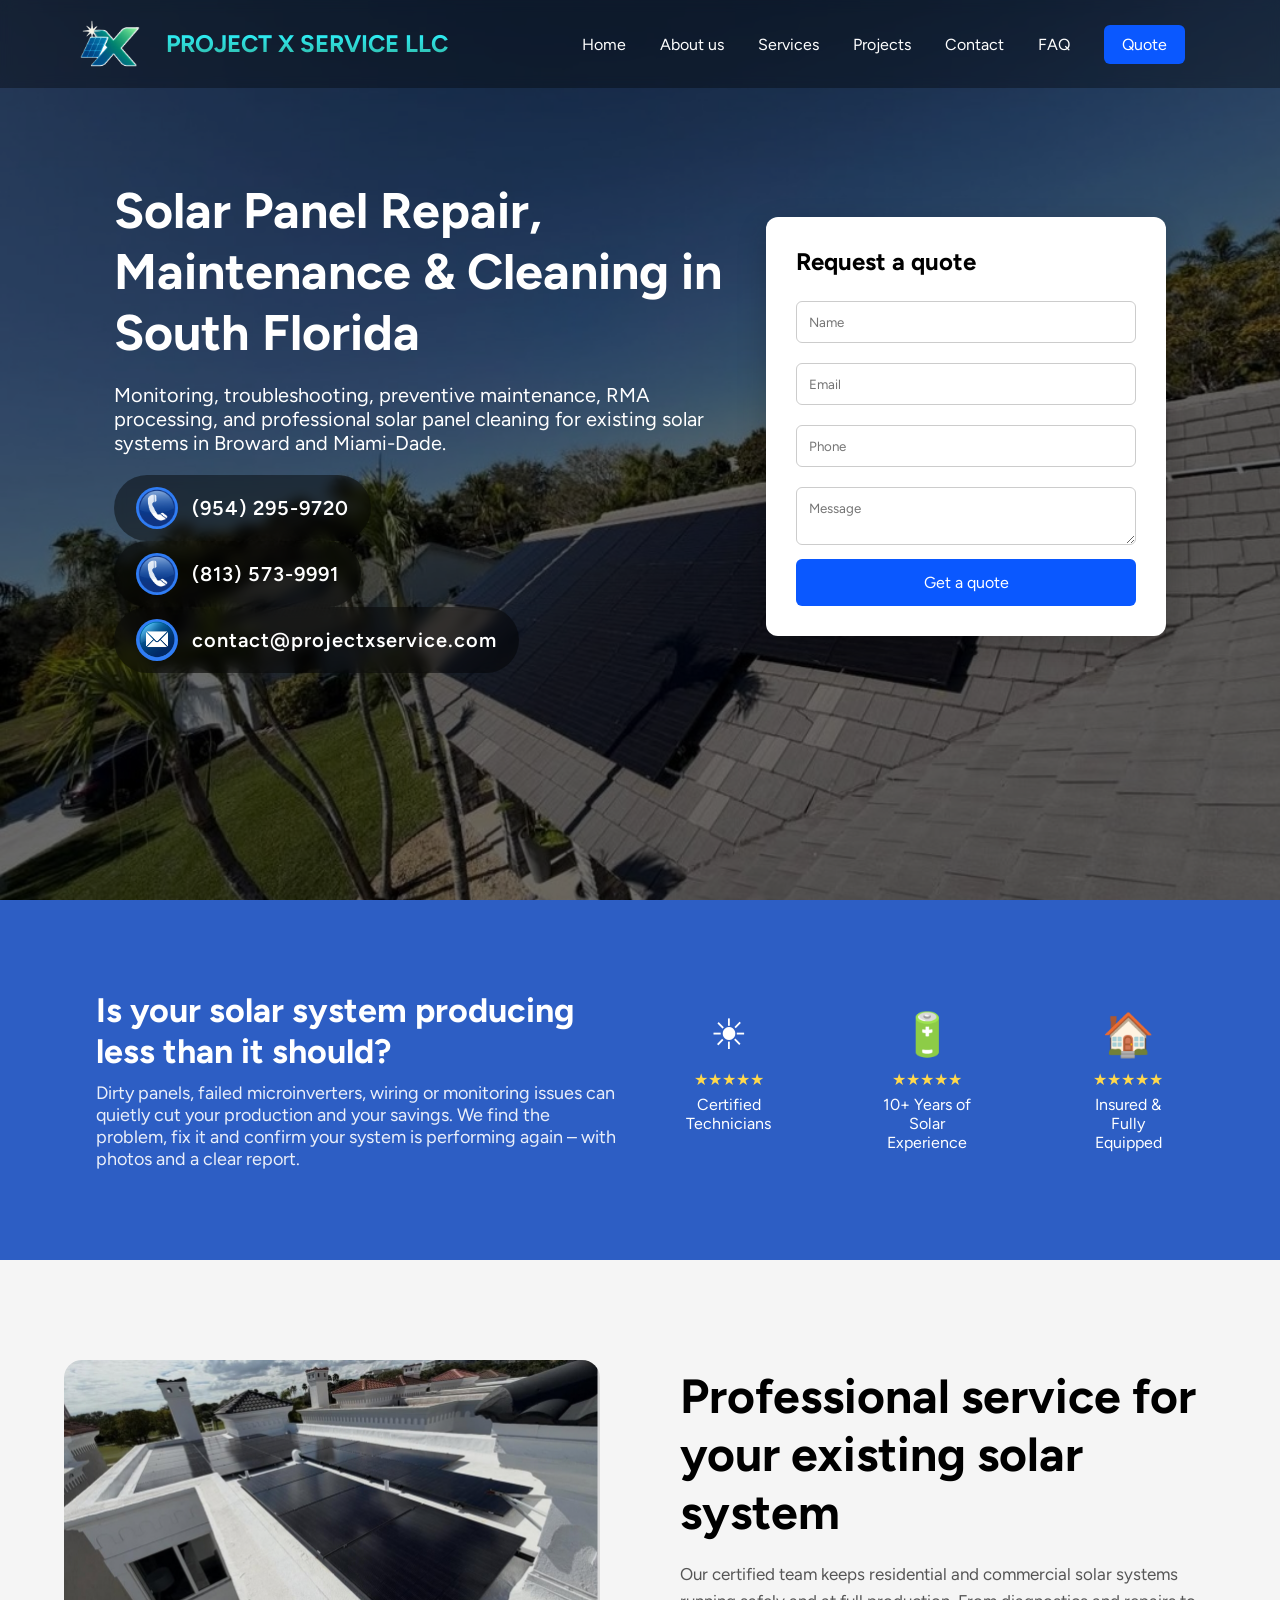
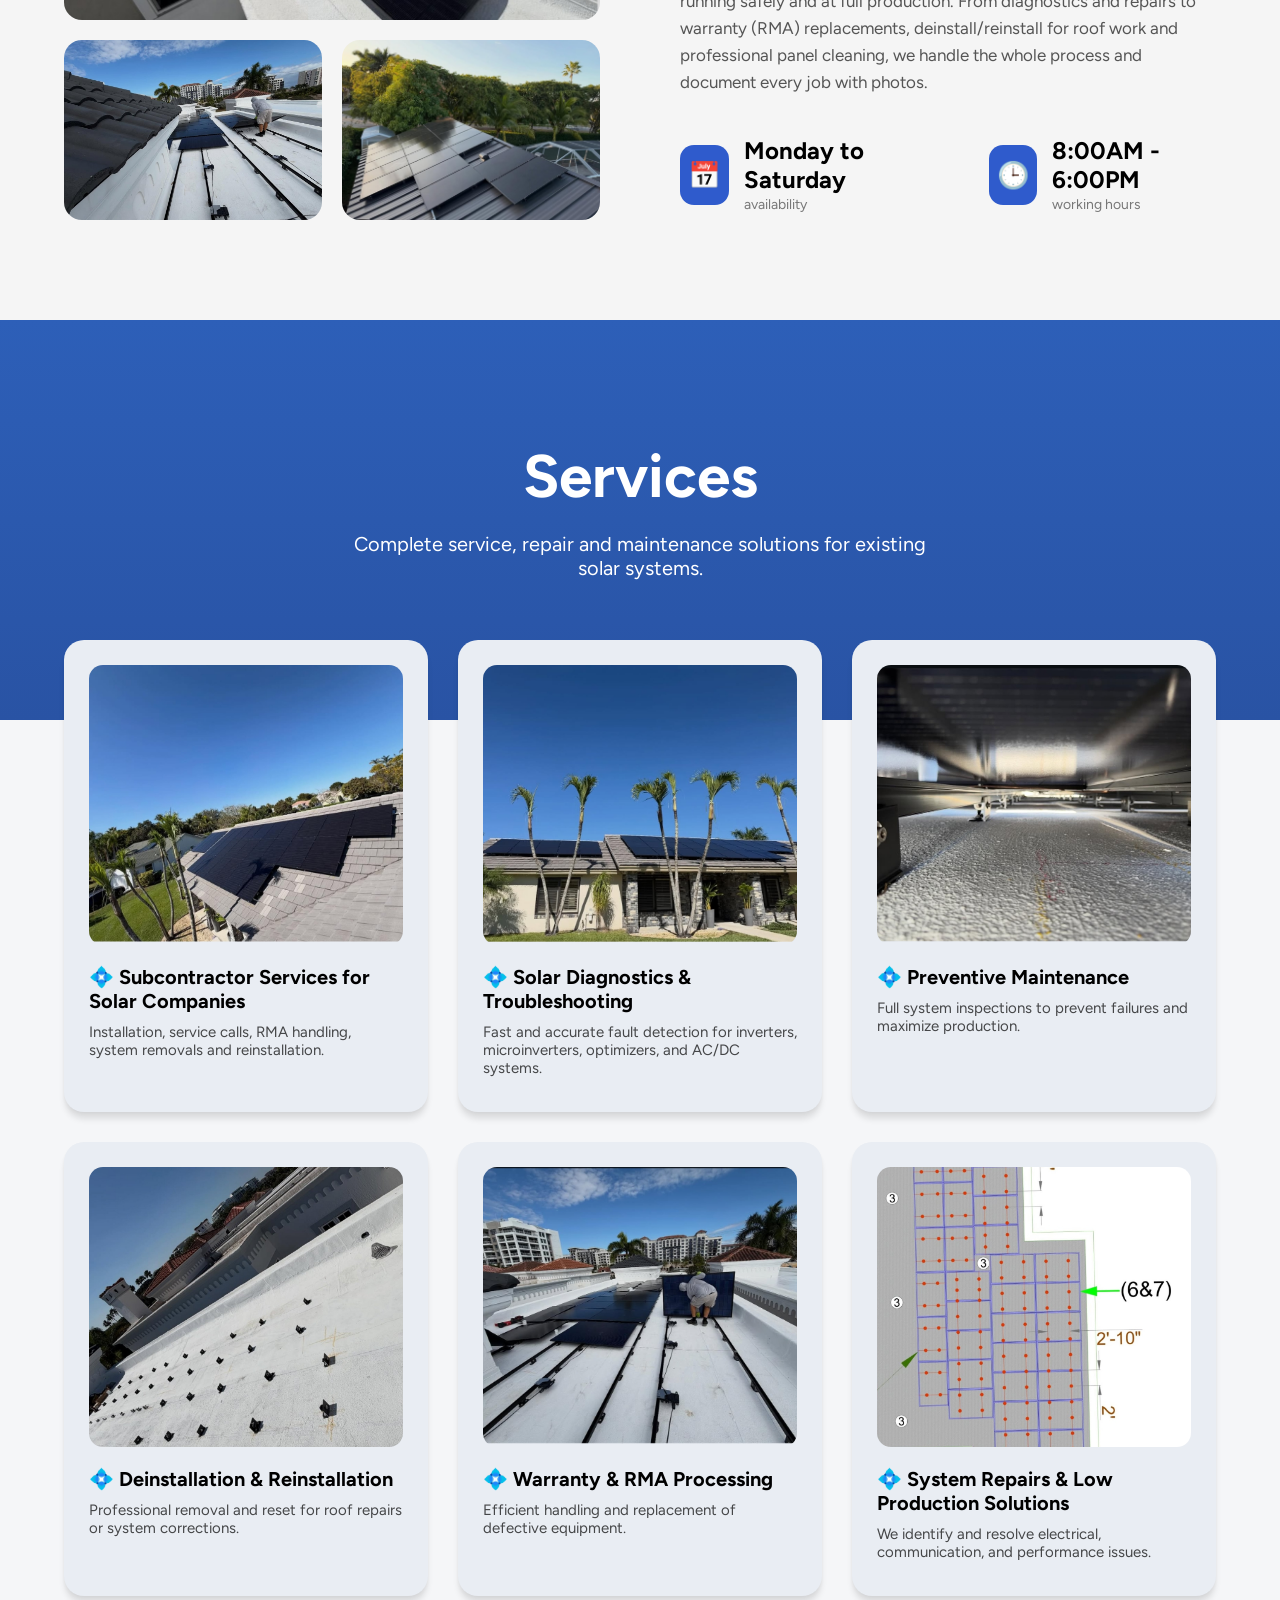
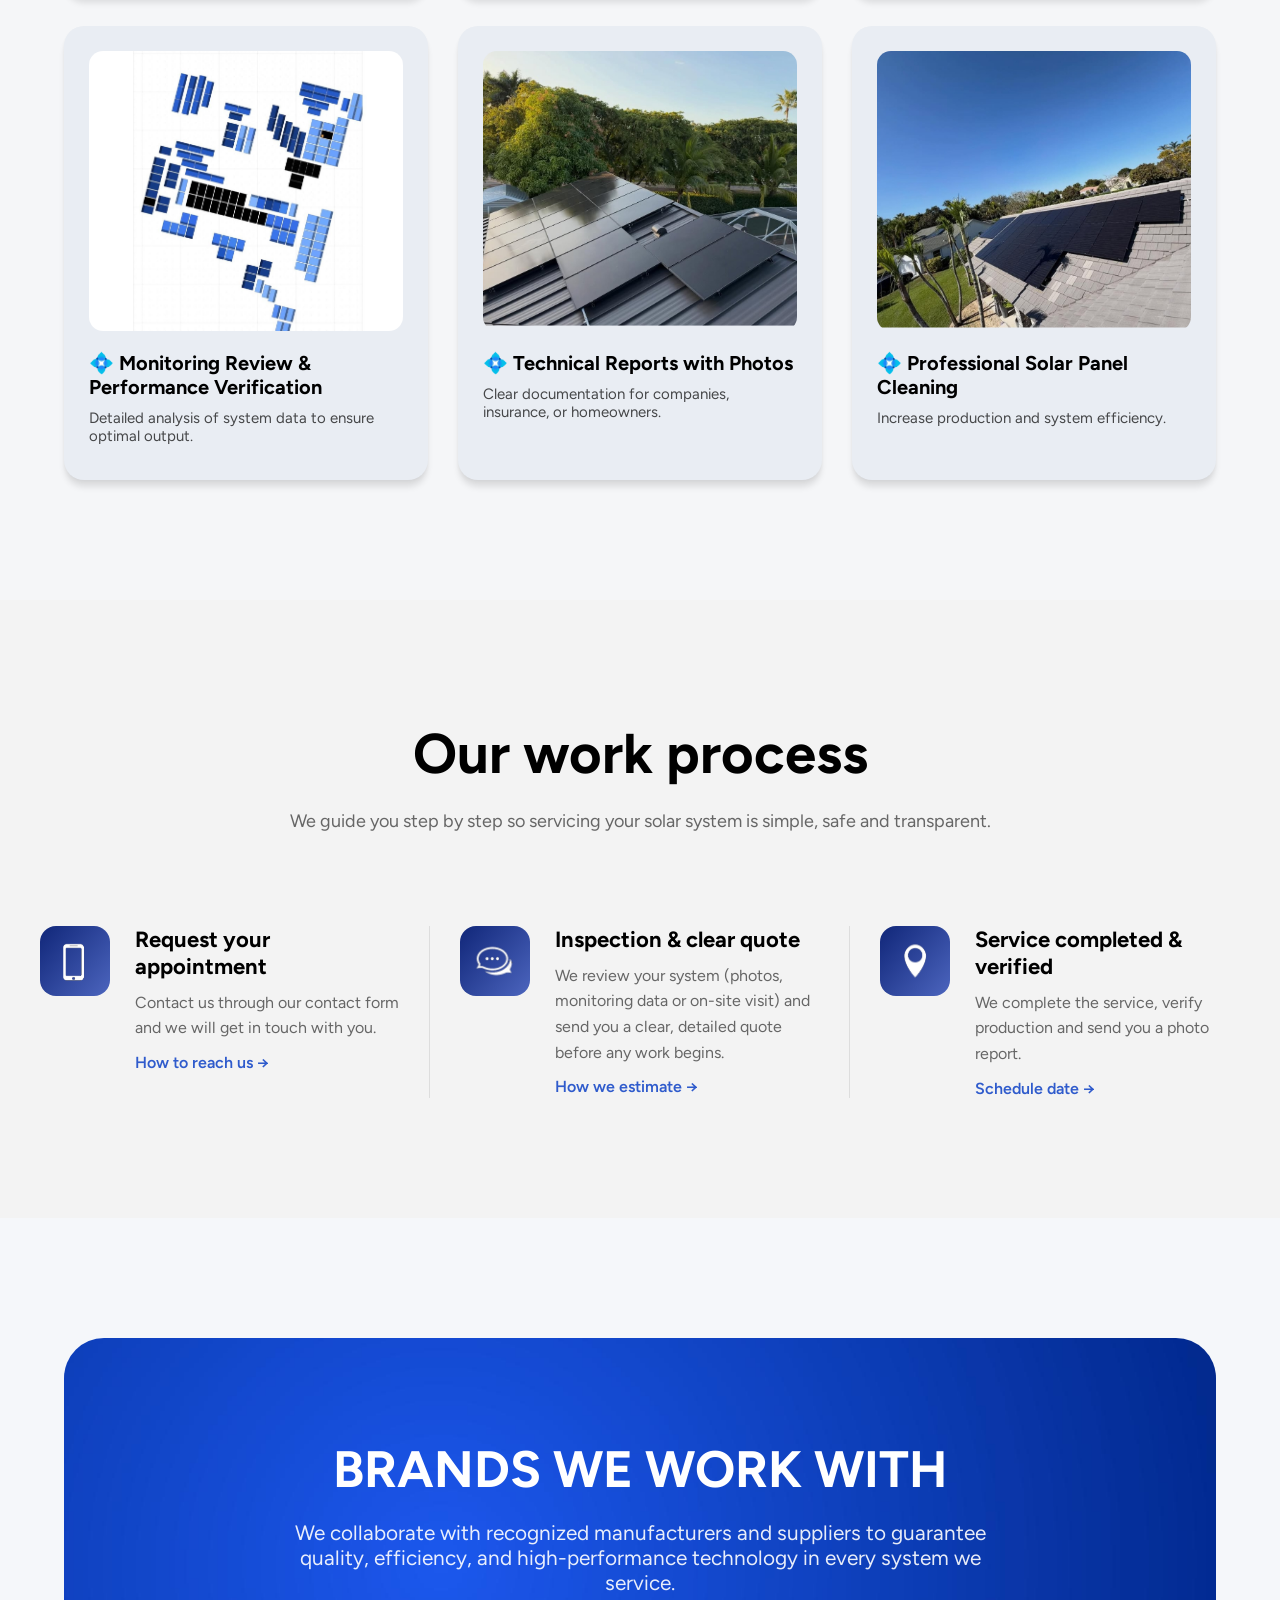
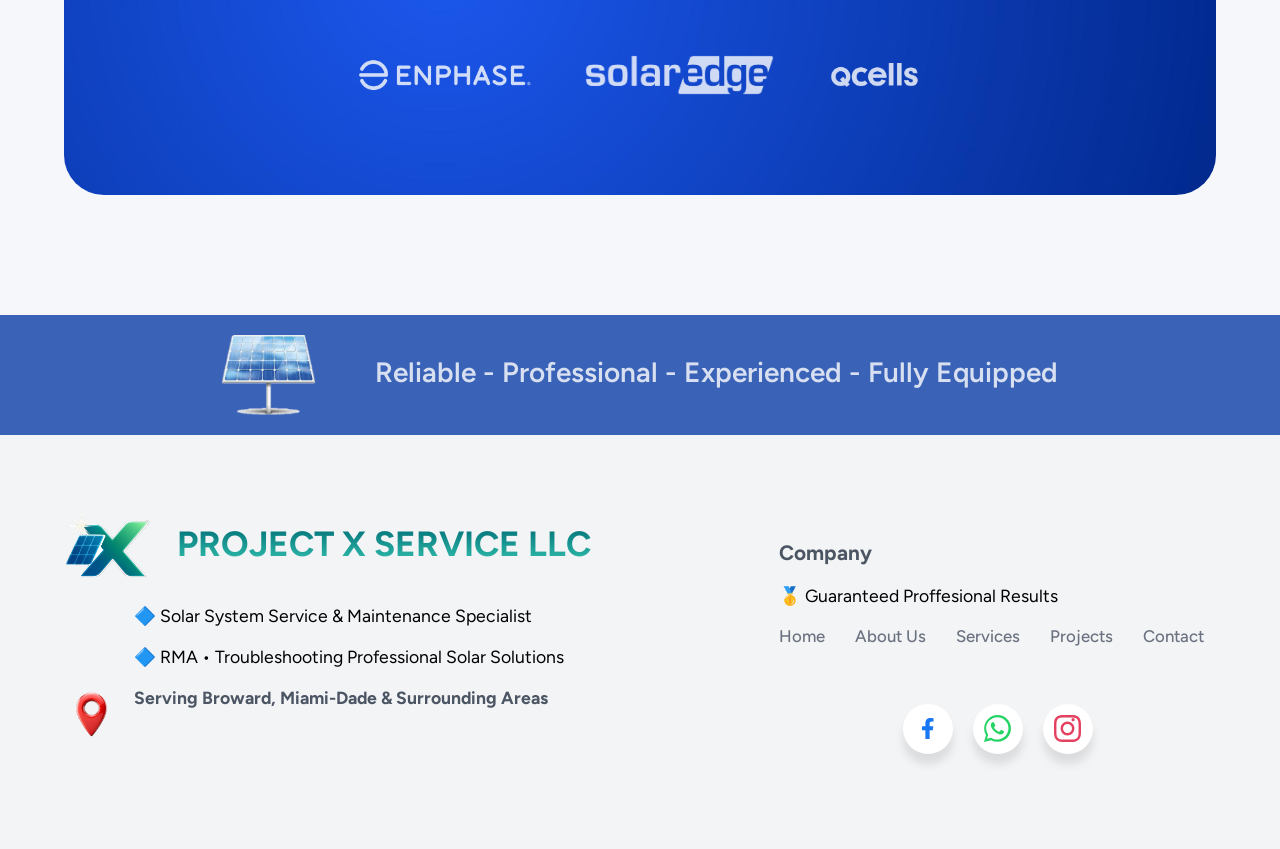
==== index.html @ cdb4c93f "Footer: serving Broward, Miami-Dade & surrounding areas" ====
<!doctype html>
<html lang="en">
<head>
  <meta charset="utf-8" />
  <meta name="viewport" content="width=device-width, initial-scale=1" />
  <link rel="shortcut icon" href="Img/Logo-nav.png" type="image/png">
  <title>Solar Panel Repair, Maintenance &amp; Cleaning | South Florida | Project X Service</title>
<meta name="description" content="Solar system service in Broward &amp; Miami-Dade: diagnostics, troubleshooting, preventive maintenance, RMA/warranty, deinstall/reinstall and panel cleaning. Call (954) 295-9720.">
<link rel="canonical" href="https://projectxservicellc.com/">
<meta name="robots" content="index, follow">
<meta property="og:type" content="website">
<meta property="og:site_name" content="Project X Service LLC">
<meta property="og:title" content="Solar Panel Repair, Maintenance &amp; Cleaning | South Florida | Project X Service">
<meta property="og:description" content="Solar system service in Broward &amp; Miami-Dade: diagnostics, troubleshooting, preventive maintenance, RMA/warranty, deinstall/reinstall and panel cleaning. Call (954) 295-9720.">
<meta property="og:url" content="https://projectxservicellc.com/">
<meta property="og:locale" content="en_US">
<meta name="twitter:card" content="summary_large_image">
<script type="application/ld+json">
{"@context":"https://schema.org","@type":"HomeAndConstructionBusiness","name":"Project X Service LLC","url":"https://projectxservicellc.com/","telephone":"+1-954-295-9720","email":"contact@projectxservice.com","description":"Solar system service and maintenance specialist: diagnostics, troubleshooting, preventive maintenance, RMA/warranty processing, deinstall/reinstall and professional solar panel cleaning.","address":{"@type":"PostalAddress","addressLocality":"Fort Lauderdale","addressRegion":"FL","addressCountry":"US"},"areaServed":["Broward County, FL","Miami-Dade County, FL"],"openingHoursSpecification":[{"@type":"OpeningHoursSpecification","dayOfWeek":["Monday","Tuesday","Wednesday","Thursday","Friday","Saturday"],"opens":"08:00","closes":"18:00"}],"sameAs":["https://www.instagram.com/projectxservicellc/","https://www.facebook.com/profile.php?id=61576101704373"]}
</script>
  <link rel="stylesheet" href="style.css" />
  <link rel="stylesheet" href="https://cdnjs.cloudflare.com/ajax/libs/font-awesome/6.5.0/css/all.min.css">


<link rel="preconnect" href="https://fonts.googleapis.com">
<link rel="preconnect" href="https://fonts.gstatic.com" crossorigin>
<link href="https://fonts.googleapis.com/css2?family=Figtree:ital,wght@0,300..900;1,300..900&family=Gentium+Plus:ital,wght@0,400;0,700;1,400;1,700&family=Lora:ital@1&family=Montserrat:wght@700&family=Noto+Serif:ital,wght@0,100..900;1,100..900&family=PT+Serif:ital,wght@0,400;0,700;1,400;1,700&family=Playfair+Display:ital,wght@0,600;1,600&family=Poppins:wght@500;700&display=swap" rel="stylesheet">
</head>
<body>

<!-- NAVBAR -->
<header id="home" class="navbar">
          <div class="logo">
          <img class="Logo-PX" src="Img/Logo.png">
          <a href="#home">PROJECT X SERVICE LLC</a>
        </div>

    <nav class="menu">
        <a href="#home">Home</a>
        <a href="about_us.html">About us</a>
        <a href="#services">Services</a>
        <a href="projects.html">Projects</a>
        <a href="contact.html">Contact</a>
        <a href="about_us.html#faq">FAQ</a>
        <a href="contact.html" class="btn-nav">Quote</a>
    </nav>

    <div class="menu-toggle">☰</div>
</header>

<!-- HERO -->
  <section class="hero">

      <div class="overlay"></div>

      <div class="hero-container">

          <!-- TEXTO -->
          <div class="hero-text">
              <h1 class="hero-reveal step-1">Solar Panel Repair, Maintenance &amp; Cleaning in South Florida</h1>
              <p class="hero-reveal step-2">Monitoring, troubleshooting, preventive maintenance, RMA processing, and professional solar panel cleaning for existing solar systems in Broward and Miami-Dade.</p>

          <div class="hero-buttons hero-reveal step-3">

            <div class="contact-bar">
              <div class="phone-box">
                <div class="phone-icon">
                  <img src="Img/tlf.png" alt="Teléfono">
                </div>
                <span class="phone-number">(954) 295-9720</span>
              </div>
            </div>

            <div class="contact-bar">
              <div class="phone-box">
                <div class="phone-icon">
                  <img src="Img/tlf.png" alt="Teléfono">
                </div>
                <span class="phone-number">(813) 573-9991</span>
              </div>
            </div>
            
            <div class="contact-bar">
              <div class="phone-box">
                <div class="phone-icon">
                  <img src="Img/email-principal.png" alt="Email">
                </div>
                <span class="phone-number">contact@projectxservice.com</span>
              </div>
            </div>

          </div>
          </div>
          
          <!-- FORMULARIO -->
          <div class="form hero-reveal step-4">
            <div class="form-card">
                
                <h2>Request a quote</h2>

                <form id="heroForm">
                    <input type="text" id="heroName" placeholder="Name" required>
                    <input type="email" id="heroEmail" placeholder="Email" required>
                    <input type="tel" id="heroPhone" placeholder="Phone">
                    <textarea id="heroMessage" placeholder="Message"></textarea>

                    <button type="submit">Get a quote</button>
                </form>

                <!-- SUCCESS STATE -->
                <div class="form-success" id="heroSuccess">
                  <div class="success-circle">
                    <svg viewBox="0 0 52 52">
                      <circle class="circle" cx="26" cy="26" r="24"/>
                      <path class="check" d="M14 27 L22 35 L38 18"/>
                    </svg>
                  </div>
                  <h3>Your message has been sent</h3>
                </div>

            </div>
          </div>

      </div>
</section>

<!-- FRANJA AZUL -->
<section class="solar-band">
  <div class="solar-container">

      <div class="solar-left reveal-item">
          <h2>Is your solar system producing less than it should?</h2>
          <p> Dirty panels, failed microinverters, wiring or monitoring issues can quietly cut your production and your savings. We find the problem, fix it and confirm your system is performing again – with photos and a clear report.</p>
      </div>

      <div class="solar-right">

          <div class="solar-item reveal-item">
              <div class="solar-icon">☀</div>
              <div class="stars">★★★★★</div>
              <span>Certified Technicians</span>
          </div>

          <div class="solar-item reveal-item">
              <div class="solar-icon">🔋</div>
              <div class="stars">★★★★★</div>
              <span>10+ Years of Solar Experience</span>
          </div>

          <div class="solar-item reveal-item">
              <div class="solar-icon">🏠</div>
              <div class="stars">★★★★★</div>
              <span>Insured &amp; Fully Equipped</span>
          </div>

      </div>

  </div>
</section>

<!-- ===== SECCIÓN SERVICIOS ===== -->
<section class="services-section">

  <div class="services-container">

    <!-- IMÁGENES IZQUIERDA -->
    <div class="services-images reveal">
      <img src="Img/T1.jpg" class="img-big" alt="Solar technician servicing a rooftop solar system in South Florida">
      
      <div class="img-row">
        <img src="Img/T2.jpg" alt="Solar panel maintenance by Project X Service LLC">
        <img src="Img/T3.jpg" alt="Solar system inspection in Fort Lauderdale, FL">
      </div>
    </div>

    <!-- TEXTO DERECHA -->
    <div class="services-content">

      <h2 class="reveal">Professional service for your existing solar system</h2>

      <p class="reveal">
        Our certified team keeps residential and commercial solar systems running safely and at full production. From diagnostics and repairs to warranty (RMA) replacements, deinstall/reinstall for roof work and professional panel cleaning, we handle the whole process and document every job with photos.
      </p>
      <!-- ICONOS -->
      <div class="services-features">

        <div class="feature-box reveal">
          <div class="feature-icon">📅</div>
          <div>
            <h3>Monday to Saturday</h3>
            <span>availability</span>
          </div>
        </div>

        <div class="feature-box reveal">
          <div class="feature-icon">🕒</div>
          <div>
            <h3>8:00AM - 6:00PM</h3>
            <span>working hours</span>
          </div>
        </div>

      </div>

    </div>
  </div>
</section>

<!-- SERVICES -->
<section id="services" class="services">

  <!-- FRANJA AZUL -->
  <div class="services-hero">
    <h2 class="reveal">Services</h2>
    <p class="reveal">
      Complete service, repair and maintenance solutions for existing solar systems.
    </p>
  </div>

  <!-- TARJETAS -->
  <div class="services-grid">

    <div class="service-card reveal">
      <div class="service-img">
        <img src="Img/servicio1.jpg" alt="Subcontractor services for solar companies">
      </div>
      <h3>💠 Subcontractor Services for Solar Companies</h3>
      <p>Installation, service calls, RMA handling, system removals and reinstallation.</p>
    </div>

    <div class="service-card reveal">
      <div class="service-img">
        <img src="Img/servicio2.jpg" alt="Solar diagnostics and troubleshooting">
      </div>
      <h3>💠 Solar Diagnostics & Troubleshooting</h3>
      <p>Fast and accurate fault detection for inverters, microinverters, optimizers, and AC/DC systems.</p>
    </div>

    <div class="service-card reveal">
      <div class="service-img">
        <img src="Img/servicio3.jpg" alt="Preventive solar maintenance">
      </div>
      <h3>💠 Preventive Maintenance</h3>
      <p>Full system inspections to prevent failures and maximize production.</p>
    </div>

    <div class="service-card reveal">
      <div class="service-img">
        <img src="Img/servicio4.jpg" alt="Solar deinstallation and reinstallation for roof work">
      </div>
      <h3>💠 Deinstallation & Reinstallation</h3>
      <p>Professional removal and reset for roof repairs or system corrections.</p>
    </div>

    <div class="service-card reveal">
      <div class="service-img">
        <img src="Img/servicio5.jpg" alt="Solar warranty and RMA processing">
      </div>
      <h3>💠 Warranty & RMA Processing</h3>
      <p>Efficient handling and replacement of defective equipment.</p>
    </div>

    <div class="service-card reveal">
      <div class="service-img">
        <img src="Img/servicio6.jpg" alt="Solar system repair for low production">
      </div>
      <h3>💠 System Repairs & Low Production Solutions</h3>
      <p>We identify and resolve electrical, communication, and performance issues.</p>
    </div>

    <div class="service-card reveal">
      <div class="service-img">
        <img src="Img/servicio7.jpg" alt="Solar monitoring review and performance verification">
      </div>
      <h3>💠 Monitoring Review & Performance Verification</h3>
      <p>Detailed analysis of system data to ensure optimal output.</p>
    </div>

    <div class="service-card reveal">
      <div class="service-img">
        <img src="Img/servicio8.jpg" alt="Solar technical report with photos">
      </div>
      <h3>💠 Technical Reports with Photos</h3>
      <p>Clear documentation for companies, insurance, or homeowners.</p>
    </div>

    <div class="service-card reveal">
      <div class="service-img">
        <img src="Img/servicio9.jpg" alt="Professional solar panel cleaning in South Florida">
      </div>
      <h3>💠 Professional Solar Panel Cleaning</h3>
      <p>Increase production and system efficiency.</p>
    </div>

  </div>
</section>

<section class="process">

  <div class="process-header">
    <h2 class="reveal">Our work process</h2>
    <p class="reveal">
      We guide you step by step so servicing your solar system is simple, safe and transparent.
    </p>
  </div>

  <div class="process-steps">

    <!-- PASO 1 -->
    <div class="process-step reveal step step-1">
      <div class="step-icon">
        <img src="Img/process-1.png" alt="">
      </div>

      <div class="step-text">
        <h3>Request your appointment</h3>
        <p>
          Contact us through our contact form and we will get in touch with you.
        </p>
        <a href="contact.html">How to reach us →</a>
      </div>
    </div>

    <!-- PASO 2 -->
    <div class="process-step reveal step step-2">
      <div class="step-icon">
        <img src="Img/process-2.png" alt="">
      </div>

      <div class="step-text">
        <h3>Inspection &amp; clear quote</h3>
        <p>
          We review your system (photos, monitoring data or on-site visit) and send you a clear, detailed quote before any work begins.
        </p>
        <a href="contact.html">How we estimate →</a>
      </div>
    </div>

    <!-- PASO 3 -->
    <div class="process-step reveal step step-3">
      <div class="step-icon">
        <img src="Img/process-3.png" alt="">
      </div>

      <div class="step-text">
        <h3>Service completed &amp; verified</h3>
        <p>
          We complete the service, verify production and send you a photo report.
        </p>
        <a href="contact.html">Schedule date →</a>
      </div>
    </div>

  </div>

</section>

<section class="brands reveal">
  <div class="brands-container">

    <h2>BRANDS WE WORK WITH</h2>
    <p>
      We collaborate with recognized manufacturers and suppliers to guarantee quality, efficiency, and high-performance technology in every system we service.
    </p>

    <div class="brands-logos">
      <img src="Img/Enphase_Logo.png" alt="Enphase">
      <img src="Img/Solar_Logo.png" alt="Solar Edge">
      <img src="Img/Qcells_Logo.webp" alt="Qcells">
    </div>

  </div>
</section>

<section class="end-band">
<div class="top-bar">
  <div class="top-bar-content reveal">
    <img src="Img/pp.png" alt="Icono">
    <h3>Reliable - Professional - Experienced - Fully Equipped</h3>
  </div>
</div>

</section>

<footer class="footer">
  <div class="footer-container">

    <!-- LEFT SIDE -->
    <div class="footer-left reveal">
      <div class="footer-logo">
        <img src="Img/Logo.png" alt="Project X">
        <h3>PROJECT X SERVICE LLC</h3>
      </div>

    <p class="D-footer">🔷 Solar System Service & Maintenance Specialist</p>
    <p class="D-footer">🔷 RMA • Troubleshooting Professional Solar Solutions</p>

      <div class="footer-address">
        <div class="address-row">
          <img src="Img/location_icon.png" alt="Location">
          <div>
            <p>Serving Broward, Miami-Dade &amp; Surrounding Areas</p>
          </div>
        </div>

      </div>
    </div>

    <!-- RIGHT SIDE -->
    <div class="footer-right reveal">

      <h4>Company</h4>
      <p class="D2-footer">🥇 Guaranteed Proffesional Results</p>

      <ul class="footer-links-horizontal">
        <li><a href="index.html">Home</a></li>
        <li><a href="about_us.html">About Us</a></li>
        <li><a href="index.html#services">Services</a></li>
        <li><a href="projects.html">Projects</a></li>
        <li><a href="contact.html">Contact</a></li>
      </ul>

      <!-- Redes sociales --> 
    <ul class="wrapper">

    <li>
        <a href="https://www.facebook.com/profile.php?id=61576101704373" target="_blank" class="icon facebook">
        <span class="tooltip">Facebook</span>
        <svg viewBox="0 0 320 512" height="1.2em" fill="currentColor">
            <path d="M279.14 288l14.22-92.66h-88.91v-60.13c0-25.35 12.42-50.06 52.24-50.06h40.42V6.26S260.43 0 225.36 0c-73.22 0-121.08 44.38-121.08 124.72v70.62H22.89V288h81.39v224h100.17V288z"/>
        </svg>
        </a>
    </li>

    <li>
        <a href="https://wa.me/message/UJJFYZ3BVUFKO1" target="_blank" class="icon whatsapp">
        <span class="tooltip">WhatsApp</span>
    <svg viewBox="0 0 24 24" height="1.5em" fill="currentColor">
    <path d="M20.52 3.48A11.88 11.88 0 0012.06 0C5.5 0 .17 5.33.17 11.89c0 2.09.55 4.13 1.6 5.93L0 24l6.34-1.66a11.86 11.86 0 005.72 1.46h.01c6.56 0 11.89-5.33 11.89-11.89 0-3.18-1.24-6.17-3.44-8.43zM12.07 21.8c-1.86 0-3.68-.5-5.27-1.44l-.38-.23-3.76.99 1-3.67-.25-.38a9.86 9.86 0 01-1.52-5.19c0-5.47 4.45-9.92 9.92-9.92 2.65 0 5.14 1.03 7.01 2.9a9.86 9.86 0 012.9 7.02c0 5.47-4.45 9.92-9.92 9.92zm5.45-7.41c-.3-.15-1.77-.87-2.04-.97-.27-.1-.47-.15-.67.15-.2.3-.77.97-.95 1.17-.17.2-.35.22-.65.07-.3-.15-1.27-.47-2.42-1.5-.89-.79-1.5-1.77-1.68-2.07-.17-.3-.02-.46.13-.61.13-.13.3-.35.45-.52.15-.17.2-.3.3-.5.1-.2.05-.37-.02-.52-.07-.15-.67-1.62-.92-2.22-.24-.58-.49-.5-.67-.51h-.57c-.2 0-.5.07-.76.36-.26.3-1 1-.97 2.44.03 1.44 1.02 2.83 1.16 3.03.15.2 2 3.06 4.86 4.29.68.29 1.21.46 1.62.59.68.22 1.3.19 1.79.11.55-.08 1.77-.72 2.02-1.42.25-.7.25-1.31.18-1.43-.07-.12-.27-.19-.57-.34z"/>
    </svg>
        </a>
    </li>

    <li>
        <a href="https://www.instagram.com/projectxservicellc/" target="_blank" class="icon instagram">
        <span class="tooltip">Instagram</span>
    <svg viewBox="0 0 24 24" height="1.5em" fill="currentColor">
    <path d="M12 2.16c3.2 0 3.58.01 4.85.07 3.25.15 4.77 1.69 4.92 4.92.06 1.27.07 1.65.07 4.85s-.01 3.58-.07 4.85c-.15 3.23-1.67 4.77-4.92 4.92-1.27.06-1.65.07-4.85.07s-3.58-.01-4.85-.07c-3.25-.15-4.77-1.69-4.92-4.92C2.17 15.58 2.16 15.2 2.16 12s.01-3.58.07-4.85c.15-3.23 1.67-4.77 4.92-4.92C8.42 2.17 8.8 2.16 12 2.16zm0-2.16C8.74 0 8.33.01 7.05.07 2.7.27.27 2.7.07 7.05.01 8.33 0 8.74 0 12s.01 3.67.07 4.95c.2 4.35 2.63 6.78 6.98 6.98 1.28.06 1.69.07 4.95.07s3.67-.01 4.95-.07c4.35-.2 6.78-2.63 6.98-6.98.06-1.28.07-1.69.07-4.95s-.01-3.67-.07-4.95C23.73 2.7 21.3.27 16.95.07 15.67.01 15.26 0 12 0zm0 5.84a6.16 6.16 0 100 12.32 6.16 6.16 0 000-12.32zm0 10.16a4 4 0 110-8 4 4 0 010 8zm6.41-11.85a1.44 1.44 0 11-2.88 0 1.44 1.44 0 012.88 0z"/>
    </svg>
        </a>
    </li>

    </ul>
  </div>
</footer>

<script src="script.js"></script>
</body>

</html>
---- style.css ----
*{
    margin:0;
    padding:0;
    box-sizing:border-box;
    font-family:Figtree, "Figtree Placeholder", sans-serif;
}

body{
    background:#f5f7fa;
}

/* NAVBAR */
.navbar{
    position:fixed;
    top:0;
    left:0;
    width:100%;
    display:flex;
    justify-content:space-between;
    align-items:center;
    padding:20px 80px;
    color:white;
    z-index:9999;
    background:rgba(0,0,0,0.35);
    backdrop-filter:blur(6px);
    transition: all 0.3s ease;
}


.menu a{
    margin:0 15px;
    color:white;
    text-decoration:none;
}

.btn-nav{
    background:#0a58ff;
    border:none;
    padding:10px 18px;
    color:white;
    border-radius:6px;
    cursor: pointer;
}

.menu-toggle{
    display:none;
    font-size:28px;
}

.navbar .logo {
  display: flex;
  flex-wrap: nowrap;
  align-items: center;
  gap: 12px;
  height: 100%;
}
.navbar .logo img.Logo-PX {
  display: block;
  height: 48px;
  width: auto;
  object-fit: contain;
}
.navbar .logo a {
  font-size: 24px;
  font-weight: 700;
  margin: 0;
  line-height: 1;
  align-self: center;
  margin-left: 14px;
  background: linear-gradient(#2DF3FD, #31BDAC);
  background-clip: text;
  -webkit-background-clip: text;
  -webkit-text-fill-color: transparent;
  text-decoration: none;
}

/* =====================================
   NAVBAR RESPONSIVE
=====================================*/
@media (max-width: 1024px){
  .navbar{
    padding: 20px 40px;
  }
}

@media (max-width: 768px){
  .navbar{
    padding: 18px 25px;
  }

  .menu{
    position: absolute;
    top: 100%;
    right: 0;
    background: #0b1c39;
    width: 240px;
    padding: 25px;
    display: flex;
    flex-direction: column;
    gap: 20px;
    transform: translateY(-20px);
    opacity: 0;
    pointer-events: none;
    transition: all 0.3s ease;
    border-radius: 0 0 0 12px;
  }

  .menu a{
    margin: 0;
    font-size: 16px;
  }

  .btn-nav{
    width: 100%;
    margin-top: 10px;
  }

  .menu.active{
    transform: translateY(0);
    opacity: 1;
    pointer-events: auto;
  }

  .menu-toggle{
    display:block;
    cursor:pointer;
  }
}

/* ==============================           PAG PRINCIPAL          ============================== */
/* ============================== SECCIÓN 1 - HERO - PAG PRINCIPAL ============================== */
.hero{
    min-height:100vh;
    padding:80px 0 80px 0;
    background:url("Img/Fondo.jpg") center/cover no-repeat;
    display:flex;
    align-items:center;
    position:relative;
}

.overlay{
    position:absolute;
    width:100%;
    height:100%;
    background:rgba(0,0,0,0.55);
}

.hero-container{
    position:relative;
    width:90%;
    margin:auto;
    display:flex;
    justify-content:space-between;
    align-items:center;
    color:white;
    margin-top: 100px;
}

/* TEXTO */
.hero-text{
    max-width:620px;
    margin-left: 50px;
}

.hero-text h1{
    font-size:50px;
    margin-bottom:20px;
}
.hero-text p{
    font-size:20px;
    margin-bottom: 20px;
}

.phone{
    margin-top:35px;
    background:#0a58ff;
    padding:12px 20px;
    border-radius:30px;
    display:inline-block;
}

.contact-bar {
  display: flex;
  align-items: center;
  gap: 25px;
  font-family: Arial, Helvetica, sans-serif;
}

/* BOTÓN TELÉFONO */
.phone-box {
   display: flex;
  justify-content: flex-start;
  align-items: center;
  gap: 14px;
  padding: 12px 22px;
  border-radius: 40px;

  background: rgba(0, 0, 0, 0.45);
  backdrop-filter: blur(6px);

  color: #fff;
  font-size: 20px;
  font-weight: 600;

  transition: all 0.3s ease;
  cursor: pointer;
}

/* HOVER */
.phone-box:hover {
  background: #ffffff;
  color: #000000;
}

/* ICONO */
.phone-icon {
  width: 42px;
  height: 42px;
  border-radius: 50%;
  background: #2f7df6;

  display: flex;
  align-items: center;
  justify-content: center;

  transition: all 0.3s ease;
}

/* Imagen dentro del icono */
.phone-icon img {
  width: 40px;
  height: 40px;
  object-fit: contain;
}

/* Cambiar icono al hacer hover */
.phone-box:hover .phone-icon {
  background: #000;
}

/* TEXTO */
.phone-number {
  letter-spacing: 1px;
}

/* FORM */
.form-card{
    background:white;
    padding:30px;
    border-radius:12px;
    width:400px;
    color:black;
    box-shadow:0 10px 30px rgba(0,0,0,0.2);
    margin-right: 50px;
}

.form-card h2{
    margin-bottom:15px;
}

.form-card input,
.form-card textarea{
    width:100%;
    margin:10px 0;
    padding:12px;
    border:1px solid #ccc;
    border-radius:6px;
}

.form-card button{
    width:100%;
    background:#0a58ff;
    color:white;
    border:none;
    padding:14px;
    border-radius:6px;
    font-size:16px;
    cursor:pointer;
}

.msg{
    margin-top:10px;
    text-align:center;
    font-size:14px;
}


/* =====================================
   HERO EXCLUSIVE ANIMATION
===================================== */

.hero-reveal{
  opacity: 0;
  transform: translateY(70px);
  transition: opacity 0.9s ease, transform 0.9s ease;
}

.hero-reveal.active{
  opacity: 1;
  transform: translateY(0);
}

@media (max-width: 1024px){
  .hero-container{
    flex-direction: column;
    text-align: center;
    gap: 50px;
    align-items: center;
  }

  .hero-text{
    margin-left: 0;
    max-width: 100%;
  }

  .form-card{
  margin: 0 auto;
  }
}

@media (max-width: 768px){
  .hero{
    padding: 36px 0 60px 0;
  }
  .hero-text h1{
    font-size: 34px;
    line-height: 1.2;
  }
  .hero-text p{
    font-size: 16.5px;
  }

.phone-box{
    font-size: 16px;
    padding: 10px 18px;
    margin: 5px auto 0 auto; /* centra automáticamente */
}

  .phone-icon{
    width: 36px;
    height: 36px;
  }

  .phone-icon img{
    width: 22px;
    height: 22px;
  }

  .form-card{
    width: 90%;
    padding: 25px;
  }
}

@media (max-width: 480px){
  .hero-text h1{
    font-size: 28px;
  }
  .hero-text p{
    font-size: 16px;
  }

  .phone-box{
    flex-direction: row;
    justify-content: center;
    font-size: 15px;
  }

  .form-card{
    width: 95%;
    margin: 0 auto; 
  }
}

@media (max-width: 768px){
  .hero-phone{
    justify-content: center;
  }

  .form-card{
    width: 90%;
    padding: 25px;
    margin: 0 auto;
  }
}

/* =================================== SECCIÓN 2 - FRANJA AZUL =================================== */
/* FRANJA AZUL */
.solar-band{
    background:#2d5ec4;
    padding:90px 0;
    color:white;
}

.solar-container{
    width:85%;
    margin:auto;
    display:flex;
    justify-content:space-between;
    align-items:center;
    gap: 60px;
}

.solar-left{
    max-width:520px;
}
.solar-left h2{
    font-size:34px;
    margin-bottom:10px;
}
.solar-left p{
    font-size:18px;
    opacity:0.9;
}

.solar-right{
    display:flex;
    gap:80px;
}

.solar-item{
    text-align:center;
    padding: 10px;
}

.solar-icon{
    font-size:42px;
    margin-bottom:10px;
}

.stars{
    color:#ffd84d;
    margin-bottom:6px;
}

.section-white{
    background:#fff;
    height:600px;
}

.reveal-item{
    opacity:0;
    transform:translateY(60px);
    transition:all 0.9s ease;
}
.reveal-item.show{
    opacity:1;
    transform:translateY(0);
}

@media (max-width: 1024px){
  .solar-container{
    flex-direction: column;
    text-align: center;
    gap: 50px;
  }

  .solar-left{
    max-width: 100%;
  }

  .solar-right{
    gap: 60px;
  }
}

@media (max-width: 768px){
  .solar-band{
    padding: 70px 0;
  }

  .solar-left h2{
    font-size: 26px;
    line-height: 1.3;
  }
  .solar-left p{
    font-size: 16px;
  }

  .solar-right{
    flex-direction: column;
    gap: 40px;
  }

  .solar-icon{
    font-size: 36px;
  }
}

@media (max-width: 480px){
  .solar-band{
    padding: 60px 0;
  }

  .solar-left h2{
    font-size: 22px;
  }
  .solar-left p{
    font-size: 15px;
  }

  .solar-icon{
    font-size: 32px;
  }
}

@media (max-width: 768px){
  .solar-item{
    background: rgba(255,255,255,0.08);
    border-radius: 12px;
  }
}

/* =================================== SECCIÓN 3 - GET PROFESSIONAL SERVICES =================================== */
.services-section{
  background:#f5f5f5;
  padding:100px 0;
}

.services-container{
  width:1200px;
  max-width:90%;
  margin:auto;
  display:grid;
  grid-template-columns:1fr 1fr;
  gap:80px;
  align-items:center;
}

/* ===== IMÁGENES ===== */
.services-images{
  display:flex;
  flex-direction:column;
  gap:20px;
}

.img-big{
  width:100%;
  height:260px;
  object-fit:cover;
  border-radius:18px;
}

.img-row{
  display:grid;
  grid-template-columns:1fr 1fr;
  gap:20px;
}

.img-row img{
  width:100%;
  height:180px;
  object-fit:cover;
  border-radius:18px;
}

/* ===== TEXTO ===== */
.services-content h2{
  font-size:48px;
  font-weight:700;
  margin-bottom:20px;
  color:#000;
}
.services-content p{
  font-size:17px;
  color:#555;
  line-height:1.6;
  margin-bottom:40px;
}

/* ===== FEATURES ===== */
.services-features{
  display:flex;
  gap:60px;
}

.feature-box{
  display:flex;
  align-items:center;
  gap:15px;
}

.feature-icon{
  width:60px;
  height:60px;
  background:#2f5bcc;
  color:#fff;
  display:flex;
  align-items:center;
  justify-content:center;
  border-radius:14px;
  font-size:26px;
}

.feature-box h3{
  margin:0;
  font-size:24px;
}

.feature-box span{
  color:#777;
  font-size:14px;
}

@media(max-width:900px){
  .services-container{
    grid-template-columns:1fr;
  }

  .services-content h2{
    font-size:34px;
  }

  .services-features{
    gap:30px;
  }

    .feature-box h3{
        font-size:20px;
        }
}

/* =================================== SECCIÓN 4 - SERVICIOS =================================== */
.services {
  background: #f5f6f8;
  padding-bottom: 120px;
}

/* FRANJA AZUL */
.services-hero {
  background: linear-gradient(180deg,#2d5fb8,#2953a4);
  color: white;
  text-align: center;
  padding: 120px 20px 140px;
  position: relative;
}

.services-hero h2 {
  font-size: 60px;
  margin-bottom: 20px;
}
.services-hero p {
  font-size: 20px;
  opacity: .9;
  max-width: 600px;
  margin: auto;
}

/* GRID */
.services-grid {
  width: 90%;
  max-width: 1200px;
  margin: -80px auto 0 auto;
  display: grid;
  grid-template-columns: repeat(3, 1fr);
  gap: 30px;
}

/* TARJETAS */
.service-card {
  background: #e9edf3;
  padding: 25px 25px 35px;
  border-radius: 20px;
  transition: .3s;
  box-shadow: 0 8px 6px -1px rgba(0, 0, 0, 0.1), 0 2px 4px -1px rgba(0, 0, 0, 0.06);
}
.service-card:hover {
  transform: translateY(-8px);
  background: white;
}

.service-card .icon {
  font-size: 32px;
  margin-bottom: 20px;
}

.service-card h3 {
  font-size: 20px;
  margin-bottom: 10px;
}
.service-card p {
  font-size: 15px;
  opacity: .7;
}

@media (max-width: 1000px) {
  .services-grid {
    grid-template-columns: repeat(2, 1fr);
  }
}

@media (max-width: 600px) {
  .services-grid {
    grid-template-columns: 1fr;
  }

  .services-hero h2 {
    font-size: 38px;
  }
}

/* IMAGEN EN TARJETA */
.service-img {
  width: 100%;
  height: 280px;
  border-radius: 14px;
  overflow: hidden;
  margin-bottom: 20px;
}

.service-img img {
  width: 100%;
  height: 100%;
  object-fit: cover;
  transition: .4s;
}

/* HOVER ZOOM */
.service-card:hover .service-img img {
  transform: scale(1.08);
}

/* =================================== SECCIÓN 5 - PROCESO DE TRABAJO =================================== */
.process {
  background:#f3f3f3;
  padding:120px 20px;
  text-align:center;
}

.process-header h2{
  font-size:56px;
  margin-bottom:20px;
}
.process-header p{
  max-width:720px;
  margin:auto;
  font-size:18px;
  color:#666;
  line-height:1.6;
}

/* STEPS */
.process-steps{
  margin-top:90px;
  display:grid;
  grid-template-columns:repeat(3,1fr);
  gap:60px;
  max-width:1200px;
  margin-left:auto;
  margin-right:auto;
}

/* STEP */
.process-step{
  display:flex;
  align-items:flex-start;
  gap:25px;
  text-align:left;
  position:relative;
}

/* línea divisoria */
.process-step:not(:last-child)::after{
  content:"";
  position:absolute;
  right:-30px;
  top:0;
  height:100%;
  width:1px;
  background:#ddd;
}

/* ICONO */
.step-icon{
  width:70px;
  height:70px;
  background: linear-gradient(130deg, #071e74f5, #4c65be);
  border-radius:16px;
  display:flex;
  align-items:center;
  justify-content:center;
  flex-shrink:0;
}

.step-icon img{
  width:56px;
}
.process-step .step-icon img{
  transition: transform 0.4s ease;
}
.process-step:hover .step-icon img{
  transform: scale(1.1);
}

/* TEXTO */
.step-text h3{
  font-size:22px;
  margin-bottom:10px;
}
.step-text p{
  color:#666;
  margin-bottom:12px;
  line-height:1.6;
}

.step-text a{
  color:#2f5bcc;
  font-weight:600;
  text-decoration:none;
}
.step-text a:hover{
  text-decoration:underline;
}

@media(max-width:900px){
  .process-steps{
    grid-template-columns:1fr;
    gap:40px;
  }
  .process-step::after{
    display:none;
  }

  .process-header h2{
    font-size:36px;
  }
}

@media (max-width:1200px){

  .process{
    padding:100px 20px;
  }

  .process-header h2{
    font-size:48px;
  }

  .process-steps{
    gap:40px;
  }

}

@media (max-width:1024px){

  .process-header h2{
    font-size:42px;
  }

  .process-header p{
    font-size:17px;
  }

  .step-icon{
    width:60px;
    height:60px;
  }

  .step-icon img{
    width:46px;
  }

  .step-text h3{
    font-size:20px;
  }

}

@media (max-width:480px){
  .process{
    padding:70px 16px;
  }

  .process-header h2{
    font-size:28px;
  }
}

@media (max-width:768px){

  .process{
    padding:80px 20px;
  }

  .process-header h2{
    font-size:32px;
  }

  .process-header p{
    font-size:16px;
  }

  .process-steps{
    margin-top:60px;
    gap:35px;
    grid-template-columns:1fr;
  }

  .process-step{
    gap:18px; /* mantiene icono a la izquierda */
  }

  .step-icon{
    width:55px;
    height:55px;
  }

  .step-icon img{
    width:40px;
  }

  .step-text h3{
    font-size:18px;
  }

  .step-text p{
    font-size:15px;
  }

}

/* =================================== SECCIÓN 6 - MARCAS CON LAS QUE TRABAJAMOS =================================== */
.brands{
  width: 90%;
  max-width: 1300px;
  margin: 120px auto;
  padding: 100px 40px;
  border-radius: 40px;
  background: url("Img/58801.png") center/cover no-repeat;
  color: white;
  text-align: center;
  position: relative;
  overflow: hidden;
}

.brands h2{
  font-size: 3.2rem;
  margin-bottom: 20px;
}
.brands p{
  max-width: 700px;
  margin: 0 auto 60px auto;
  font-size: 1.3rem;
  opacity: 0.9;
}

.brands-logos{
  display: flex;
  justify-content: center;
  align-items: center;
  flex-wrap: wrap;
  gap: 50px;
}

.brands-logos img{
  height: 40px;
  opacity: 0.8;
  transition: all 0.4s ease;
  filter: brightness(0) invert(1);
}
.brands-logos img:hover{
  opacity: 1;
  transform: scale(1.1);
}

@media (max-width:1024px){

  .brands{
    margin: 90px auto;
    padding: 80px 30px;
    border-radius: 30px;
  }

  .brands h2{
    font-size: 2.6rem;
  }

  .brands p{
    font-size: 1.1rem;
    margin-bottom: 45px;
  }

  .brands-logos{
    gap: 35px;
  }

  .brands-logos img{
    height: 34px;
  }

}

@media (max-width:768px){

  .brands{
    margin: 70px auto;
    padding: 60px 25px;
    border-radius: 25px;
  }

  .brands h2{
    font-size: 2.1rem;
    line-height: 1.2;
  }

  .brands p{
    font-size: 1rem;
    margin-bottom: 35px;
  }

  .brands-logos{
    gap: 25px;
  }

  .brands-logos img{
    height: 30px;
  }

}

@media (max-width:480px){

  .brands{
    margin: 60px auto;
    padding: 45px 20px;
    border-radius: 20px;
  }

  .brands h2{
    font-size: 1.7rem;
  }

  .brands p{
    font-size: 0.95rem;
    margin-bottom: 28px;
  }

  .brands-logos{
    gap: 18px;
  }

  .brands-logos img{
    height: 24px;
  }

}

/* ===================================== SECCIÓN 7 - FRANJA AZUL FINAL =====================================*/
.top-bar{
  background: #3a63b8;
  padding: 20px 0;
}

.top-bar-content{
  width: 90%;
  max-width: 1200px;
  margin: auto;
  display: flex;
  align-items: center;
  justify-content: center;
  gap: 60px;
  text-align: center;
}
.top-bar-content img{
  height: 80px;
  width: auto;
}

.top-bar-content h3{
  color: white;
  margin: 0;
  font-weight: 600;
  font-size: 28px;
  height: 40px;
  opacity: 0.8;
  transition: all 0.4s ease;
  filter: brightness(0) invert(1);
}

/* =====================================
   ANIMACIÓN REVEAL
=====================================*/
.reveal-item{
    opacity:0;
    transform:translateY(60px);
    transition:all 0.9s ease;
}
.reveal-item.show{
    opacity:1;
    transform:translateY(0);
}

.top-bar-content h3:hover{
  opacity: 1;
  transform: scale(1.1);
}

@media (max-width: 1024px){
  .top-bar-content{
    gap: 40px;
  }

  .top-bar-content h3{
    font-size: 24px;
  }

  .top-bar-content img{
    height: 65px;
  }
}

@media (max-width: 768px){
  .top-bar{
    padding: 30px 0;
  }

  .top-bar-content{
    flex-direction: column;
    gap: 20px;
  }

  .top-bar-content img{
    height: 55px;
  }

  .top-bar-content h3{
    font-size: 20px;
    line-height: 1.4;
  }
}

@media (max-width: 480px){
  .top-bar-content h3{
    font-size: 17px;
  }

  .top-bar-content img{
    height: 45px;
  }
}

/* =================================== SECCIÓN 8 - FOOTER =================================== */
.footer{
  background: #f3f4f6;
  padding: 75px 0;
}
.footer-container{
  width: 90%;
  max-width: 1200px;
  margin: auto;

  display: grid;
  grid-template-columns: 1.5fr 1fr;
  gap: 60px;
  align-items: start;
}

/* LEFT */
.footer-logo{
  display: flex;
  align-items: center;
  gap: 12px;
  margin-bottom: 25px;
}
.footer-logo img{
  height: 70px;
}

.footer-logo h3{
  font-size: 2.188rem;
  font-weight: 700;
  margin: 0;
  line-height: 1;
  align-self: center;
  margin-left: 14px;
  background: linear-gradient(#037278, #31BDAC);
  background-clip: text;
  -webkit-background-clip: text;
  -webkit-text-fill-color: transparent;
  text-decoration: none;
}

.footer-address .address-row{
  display: flex;
  gap: 15px;
  align-items: flex-start;
  margin-bottom: 15px;
}

.footer-address img{
  height: 55px;
}
.footer-address p{
  margin: 0;
  color: #4b5563;
  font-size: 1.1rem;
  font-weight: bold;
  margin-bottom: 8px;
}
.google-link{
  font-size: 1rem;
  color: #2563eb;
  text-decoration: underline;
}

.D-footer{
  font-size: 1.1rem;
  margin-bottom: 20px;
  margin-left: 70px;
}

/* RIGHT */
.footer-right h4{
  margin-top: 30px;
  margin-bottom: 20px;
  color: #4b5563;
  font-size: 1.3rem;
}
.D2-footer{
  font-size: 1.1rem;
  margin-bottom: 20px;
  text-align: left;
}

@media (max-width: 768px){
  .footer-right{
    text-align: center;
  }

  .D2-footer{
    text-align: center;
  }
}

.footer-links-horizontal{
  list-style: none;
  padding: 0;
  margin: 0 0 8px 0;

  display: flex;
  gap: 30px;
  flex-wrap: wrap;
  font-size: 1.05rem;
}

.footer-links-horizontal li{
  margin: 0;
}

.footer-links-horizontal a{
  text-decoration: none;
  color: #6b7280;
  font-weight: 500;
  transition: color 0.3s ease;
}
.footer-links-horizontal a:hover{
  color: #2563eb;
}

/* Social */
.wrapper {
  display: inline-flex;
  list-style: none;
  height: 120px;
  width: 100%;
  padding-top: 40px;
  font-family: "Poppins", sans-serif;
  justify-content: center;
}

.wrapper .icon {
  position: relative;
  background: #fff;
  border-radius: 50%;
  margin: 10px;
  width: 50px;
  height: 50px;
  font-size: 18px;

  display: flex;
  align-items: center;
  justify-content: center;

  box-shadow: 0 10px 10px rgba(0, 0, 0, 0.1);
  cursor: pointer;

  transition: transform 0.25s ease, background 0.25s ease;
}

.wrapper .tooltip {
  position: absolute;
  top: 0;
  font-size: 14px;
  background: #fff;
  color: #fff;
  padding: 5px 8px;
  border-radius: 5px;
  box-shadow: 0 10px 10px rgba(0, 0, 0, 0.1);
  opacity: 0;
  pointer-events: none;
  transition: all 0.3s cubic-bezier(0.68, -0.55, 0.265, 1.55);
}

.wrapper .tooltip::before {
  position: absolute;
  content: "";
  height: 8px;
  width: 8px;
  background: #fff;
  bottom: -3px;
  left: 50%;
  transform: translate(-50%) rotate(45deg);
  transition: all 0.3s cubic-bezier(0.68, -0.55, 0.265, 1.55);
}

.wrapper .icon:hover .tooltip {
  top: -45px;
  opacity: 1;
  visibility: visible;
  pointer-events: none;
}

.wrapper .icon:hover span,
.wrapper .icon:hover .tooltip {
  text-shadow: 0px -1px 0px rgba(0, 0, 0, 0.1);
}

.wrapper .facebook:hover,
.wrapper .facebook:hover .tooltip,
.wrapper .facebook:hover .tooltip::before {
  background: #1877f2;
  color: #fff;
}

.wrapper .instagram:hover,
.wrapper .instagram:hover .tooltip,
.wrapper .instagram:hover .tooltip::before {
  background: #e4405f;
  color: #fff;
}

.wrapper .whatsapp:hover,
.wrapper .whatsapp:hover .tooltip,
.wrapper .whatsapp:hover .tooltip::before {
  background: #25D366;
  color: #fff;
}

.wrapper .icon a {
  color: inherit;
  text-decoration: none;
  display: flex;
  align-items: center;
  justify-content: center;
}
.wrapper .icon a:visited {
  color: inherit;
}

.wrapper li {
  list-style: none;
}

.wrapper .icon {
  text-decoration: none;
  color: inherit;
}
.wrapper .icon svg {
  pointer-events: none;
}

.wrapper .facebook {
  color: #1877f2;
}
.wrapper .instagram {
  color: #e4405f;
}
.wrapper .whatsapp {
  color: #25D366;
}

@media (max-width: 768px){
  .footer-container{
    grid-template-columns: 1fr;
  }

  .footer-logo img{
    height: 50px;
  }

  .footer-logo h3{
    font-size: 1.6rem;
  }

  .footer-address img{
  height: 50px;
  }

}

@media (max-width:480px){

  .footer-logo img{
    height: 42px;
  }

  .footer-logo h3{
    font-size: 1.4rem;
  }

  .footer-address img{
  height: 42px;
  }

}


/* ======================================== NAVBAR - SECCIÓN ABOUT US  ======================================== */
/* === ABOUT HERO =====*/
.about-hero{
    height: 70vh;
    background: url("Img/About_Us.jpg") center/cover no-repeat;
    position: relative;
    display: flex;
    align-items: center;
    justify-content: center;
    text-align: center;
    color: white;
}

.about-overlay{
    position: absolute;
    inset: 0;
    background: rgba(0,0,0,0.55);
}

.about-content{
    position: relative;
    z-index: 2;
    max-width: 700px;
}
.about-content h1{
    font-size: 4rem;
    margin-bottom: 15px;
}

/* ===================================== SECCIÓN 1 - WHO WE ARE =====================================*/
.about-section{
    padding: 100px 0;
    background: #f8f9fc;
}
.about-container{
    width: 90%;
    max-width: 1200px;
    margin: auto;
    display: flex;
    align-items: center;
    gap: 60px;
}

.about-text{
    flex: 1;
}
.about-text h2{
    font-size: 36px;
    margin-bottom: 20px;
}
.about-text p{
    font-size: 18px;
    line-height: 1.6;
    color: #444;
    padding: 10px;
}

.name-bold{
  font-weight: bold;
}

.about-image{
    flex: 1;
}
.about-image img{
    width: 100%;
    border-radius: 12px;
    box-shadow: 0 10px 30px rgba(0,0,0,0.1);
}

@media (max-width: 992px){
    .about-container{
        flex-direction: column;
        text-align: center;
    }

    .about-content h1{
        font-size: 38px;
    }
}

@media (max-width: 480px){
    .about-content h1{
        font-size: 30px;
    }

    .about-text h2{
        font-size: 26px;
    }
}

/* Delay escalonado */
.delay-1{
    transition-delay: 0.2s;
}
.delay-2{
    transition-delay: 0.4s;
}
.delay-3{
    transition-delay: 0.6s;
}

/* ===================================== SECCIÓN 2 - QUALIFICATIONS =====================================*/
.qualifications-section{
    background: #f2f2f2;
    padding-bottom: 140px;
}

/* FRANJA */
.qualifications-band{
    position: relative;
    background: url("Img/58801.png") center/cover no-repeat;
    padding: 90px 20px;
    text-align: center;
    overflow: hidden;
}
.qualifications-overlay{
    position: absolute;
    inset: 0;
    background: rgba(0,0,0,0.45);
}

.qualifications-band-content{
    position: relative;
    max-width: 800px;
    margin: auto;
    color: white;
}
.qualifications-band h2{
    font-size: 44px;
    letter-spacing: 2px;
    margin-bottom: 15px;
}
.qualifications-band p{
    font-size: 18px;
    opacity: 0.9;
}

/* CONTENEDOR CARDS */
.qualifications-cards{
    width: 90%;
    max-width: 1200px;
    margin: 120px auto 0 auto;
    display: flex;
    justify-content: center;
    align-items: center;
    gap: 70px;
    position: relative;
}

/* ESTRUCTURA 3 - 1 - 3 */
.qualifications-cards{
    width: 90%;
    max-width: 1300px;
    margin: 120px auto 0 auto;
    display: flex;
    justify-content: center;
    align-items: center;
    gap: 90px;
}

/* COLUMNAS LATERALES */
.qualifications-column{
    display: flex;
    flex-direction: column;
    gap: 40px;
}

/* ---------- TARJETAS BASE -------- */
.qualification-card{
    background: white;
    border-radius: 24px;
    overflow: hidden;
    position: relative;
    box-shadow: 0 20px 50px rgba(0,0,0,0.07);
    transition: all 0.45s cubic-bezier(.25,.8,.25,1);
    display: flex;
    align-items: center;
    justify-content: center;
}

.qualification-card::before{
    content: "";
    position: absolute;
    top: -50%;
    left: -50%;
    width: 200%;
    height: 200%;
    background: linear-gradient(
        120deg,
        rgba(255,255,255,0.0) 30%,
        rgba(255,255,255,0.4) 50%,
        rgba(255,255,255,0.0) 70%
    );
    transform: rotate(25deg) translateX(-100%);
    transition: all 0.7s ease;
}

/* IMÁGENES GENERALES */
.qualification-card img{
    width: 100%;
    height: 100%;
    object-fit: cover;
    display: block;
    transition: transform 0.5s ease;
}

/* ---------- LATERALES -------- */
.qualification-card.side{
    width: 250px;
    height: 220px;
    opacity: 0.95;
}

.qualification-card.side img{
    object-fit: contain;
}

/* ---------- CENTRAL -------- */
.qualification-card.center{
    width: 390px;
    height: 480px;
    z-index: 2;
    box-shadow: 0 35px 90px rgba(0,0,0,0.12);
}

/* ---------- HOVER EFECTO -------- */
.qualification-card:hover{
    transform: translateY(-12px) scale(1.04);
    box-shadow: 0 45px 110px rgba(0,0,0,0.18);
}

.qualification-card:hover img{
    transform: scale(1.05);
}

.qualification-card:hover::before{
    transform: rotate(25deg) translateX(100%);
}

/* =====================================
   GLOBAL SCROLL ANIMATION SYSTEM
===================================== */
.reveal {
  opacity: 0;
  transform: translateY(50px);
  transition: opacity 0.8s ease, transform 0.8s ease;
}

.reveal.active {
  opacity: 1;
  transform: translateY(0);
}

/* ============================= */
/* RESPONSIVE */
/* ============================= */
@media (max-width:1200px){
  .qualifications-cards{
    gap:60px;
  }

  .qualification-card.side{
    width:220px;
    height:210px;
  }

  .qualification-card.center{
    width:340px;
    height:440px;
  }
}

@media (max-width:992px){
  .qualifications-band h2{
    font-size:36px;
  }

  .qualifications-band p{
    font-size:16px;
  }

  .qualifications-cards{
    gap:40px;
  }

  .qualification-card.side{
    width:180px;
    height:180px;
  }

  .qualification-card.center{
    width:260px;
    height:360px;
  }
}

@media (max-width:820px){
  .qualifications-cards{
    gap:30px;
  }

  .qualification-card.side{
    width:160px;
    height:160px;
  }

  .qualification-card.center{
    width:230px;
    height:330px;
  }
}

@media (max-width:768px){
  .qualifications-section{
    padding-bottom:80px;
  }

  .qualifications-band{
    padding:70px 20px;
  }

  .qualifications-band h2{
    font-size:28px;
  }

  .qualifications-band p{
    font-size:15px;
  }

  .qualifications-cards{
    flex-direction:column;
    gap:40px;
    margin-top:80px;
  }

  .qualifications-column{
    flex-direction:column;
    gap:25px;
    align-items:center;
  }

  .qualification-card.side{
    width:80%;
    max-width:320px;
    height:auto;
  }

  .qualification-card.center{
    width:85%;
    max-width:360px;
    height:auto;
  }

  .qualification-card img{
    height:auto;
  }
}
/* ===================================== SECCIÓN 3 - FAQ =====================================*/
.faq-section{
    padding: 120px 0;
    background: #f5f7fa;
}
.faq-header{
    text-align: center;
    margin-bottom: 70px;
}

.faq-badge{
    display: inline-block;
    padding: 6px 18px;
    border-radius: 20px;
    border: 1px solid #1d4ed8;
    color: #1d4ed8;
    font-size: 14px;
    margin-bottom: 20px;
}

.faq-header h2{
    font-size: 60px;
    font-weight: 600;
}
.faq-header h2 span{
    color: #1d4ed8;
}

.faq-container{
    width: 85%;
    max-width: 1000px;
    margin: 0 auto;
}

.faq-answer{
    max-height: 0;
    overflow: hidden;
    transition: max-height 0.4s ease;
    margin-top: 10px;
}

.faq-item.active .faq-answer{
    max-height: 500px;
}

/* ============================= */
/* FAQ SCROLL REVEAL */
/* ============================= */
.faq-item{
    background: #ffffff;
    border-radius: 20px;
    margin-bottom: 25px;
    padding: 25px 30px;
    cursor: pointer;
    border: 1px solid #e5e7eb;

    opacity: 0;
    transform: translateY(40px);
    transition: 
        transform 0.6s cubic-bezier(.25,.8,.25,1),
        opacity 0.6s ease,
        background 0.3s ease,
        box-shadow 0.3s ease;
}

/* Cuando aparece en pantalla */
.faq-item.show{
    opacity: 1;
    transform: translateY(0);
}

.faq-item.active{
    background: #8ac0e6;
    background: linear-gradient(175deg,rgba(138, 192, 230, 1) 0%, rgba(168, 208, 237, 1) 35%, rgba(182, 215, 241, 1) 45%, rgba(237, 243, 255, 1) 100%);
    box-shadow: 0 20px 60px rgba(0,0,0,0.06);
}

.faq-question{
    display: flex;
    justify-content: space-between;
    align-items: center;
}
.faq-question h3{
    font-size: 20px;
    font-weight: 500;
}

.faq-icon{
    width: 38px;
    height: 38px;
    border-radius: 50%;
    background: #eef2ff;
    display: flex;
    align-items: center;
    justify-content: center;
    color: #1d4ed8;
    transition: all 0.35s ease;
}
.faq-icon svg{
    width: 18px;
    height: 18px;
    transition: transform 0.35s ease;
}

/* Cuando está activo */
.faq-item.active .faq-icon{
    background: #3d6cef;
    color: white;
}
.faq-item.active .faq-icon svg{
    transform: rotate(180deg);
}

.faq-answer{
    overflow: hidden;
    height: 0;
    transition: height 0.4s ease;
    margin-top: 10px;
}
.faq-answer p{
    margin: 0;
    color: #4b4b4b;
}

@media (max-width:1200px){
  .faq-header h2{
    font-size:48px;
  }

  .faq-container{
    width:90%;
  }
}

@media (max-width:992px){
  .faq-section{
    padding:100px 0;
  }

  .faq-header{
    margin-bottom:50px;
  }

  .faq-header h2{
    font-size:40px;
  }
  .faq-question h3{
    font-size:18px;
  }
}

@media (max-width:768px){
  .faq-section{
    padding:80px 0;
  }

  .faq-header h2{
    font-size:30px;
  }

  .faq-badge{
    font-size:13px;
    padding:5px 15px;
  }

  .faq-item{
    padding:20px 22px;
    border-radius:16px;
  }

  .faq-question h3{
    font-size:17px;
    line-height:1.4;
  }

  .faq-icon{
    width:32px;
    height:32px;
  }

  .faq-icon svg{
    width:16px;
    height:16px;
  }
}

@media (max-width:480px){
  .faq-section{
    padding:70px 0;
  }

  .faq-header h2{
    font-size:26px;
  }

  .faq-container{
    width:92%;
  }

  .faq-item{
    padding:18px;
  }
}

/* ===================================== SECCIÓN 4 - READY TO TRANSFORM =====================================*/
.cta-section{
    background: url("Img/58801.png") center center no-repeat;
    background-size: cover;
}

.cta-overlay{
    width: 100%;
    background: rgba(25, 63, 160, 0.85);
    display: flex;
    align-items: center;
    padding: 100px 0;
}

.cta-content{
    width: 85%;
    max-width: 1200px;
    margin: 0 auto;
    display: flex;
    justify-content: space-between;
    align-items: center;
}
.cta-content h2{
    color: white;
    font-size: 48px;
    font-weight: 600;
}

.cta-button{
    padding: 16px 35px;
    border: 1px solid rgba(255,255,255,0.5);
    border-radius: 14px;
    color: white;
    text-decoration: none;
    font-weight: 500;
    transition: all 0.3s ease;
    backdrop-filter: blur(5px);
}
.cta-button:hover{
    background: white;
    color: #1d4ed8;
}

/* Estado inicial oculto */
.fade-up {
    opacity: 0;
    transform: translateY(40px);
    transition: all 0.4s ease;
}

/* Cuando aparece */
.fade-up.show {
    opacity: 1;
    transform: translateY(0);
}

/* Pequeño retraso para el botón */
.delay {
    transition-delay: 0.1s;
}

@media (max-width:992px){
  .cta-content{
    width: 90%;
  }

  .cta-content h2{
    font-size: 38px;
  }
}

@media (max-width:768px){

  .cta-content{
    flex-direction: column;
    gap: 25px;
    text-align: center;
  }

  .cta-overlay{
    padding: 80px 20px;
  }

  .cta-content h2{
    font-size: 28px;
    line-height: 1.3;
  }
}

@media (max-width:480px){

  .cta-overlay{
    padding: 60px 20px;
  }

  .cta-content h2{
    font-size: 22px;
  }

  .cta-button{
    width: 100%;
    max-width: 280px;
  }
}

/* =================================== NAVBAR - SECCIÓN CONTACT =================================== */
/* === CONTACT HERO =====*/
.contact-hero{
    height: 70vh;
    background: url("Img/F-Contact.jpg") center/cover no-repeat;
    position: relative;
    display: flex;
    align-items: center;
    justify-content: center;
    text-align: center;
    color: white;
}

.contact-overlay{
    position: absolute;
    inset: 0;
    background: rgba(0,0,0,0.55);
}

.contact-content{
    position: relative;
    z-index: 2;
    max-width: 700px;
}
.contact-content h1{
    font-size: 4rem;
    margin-bottom: 15px;
}

/* =================== SECCIÓN 1 - FORMULARIO ====================== */
.contact-section{
  background:#f4f4f4;
  padding:120px 20px;
  text-align:center;
}

.contact-header{
  max-width:700px;
  margin:auto;
  margin-bottom:60px;
}
.contact-header h2{
  font-size:48px;
  margin-bottom:15px;
}
.contact-header p{
  font-size:18px;
  color:#666;
}

/* FORM WRAPPER */
.contact-form-wrapper{
  max-width:700px;
  margin:auto;
  position:relative;
  border-radius:24px;
  overflow:hidden;
}

/* FORM */
.contact-form{
  display:flex;
  flex-direction:column;
  gap:20px;
  transition:opacity .5s ease, transform .5s ease;
}

.form-row{
  display:flex;
  gap:20px;
}

.contact-form input,
.contact-form textarea{
  width:100%;
  padding:18px;
  border:none;
  border-radius:14px;
  background:#e9edf3;
  font-size:16px;
  outline:none;
  transition:.3s;
}

.contact-form input:focus,
.contact-form textarea:focus{
  background:#dde3ec;
}

.send-btn{
  padding:18px;
  border:none;
  border-radius:14px;
  background:#2f5ec4;
  color:white;
  font-size:18px;
  font-weight:600;
  cursor:pointer;
  transition:.3s;
}
.send-btn:hover{
  background:#244ca3;
}

/* SUCCESS STATE - CAMBIO A APROBADO */
.form-success{
  position:absolute;
  inset:0;
  display:flex;
  flex-direction:column;
  justify-content:center;
  align-items:center;
  background:white;
  border-radius:24px;
  opacity:0;
  pointer-events:none;
  transform:translateY(20px) scale(.97);
  box-shadow: 0 10px 30px rgba(0,0,0,0.06);
  transition: all .6s cubic-bezier(.25,.8,.25,1),
              box-shadow .6s ease;
}

.form-success.active{
  opacity:1;
  pointer-events:auto;
  transform:translateY(0) scale(1);
  box-shadow:
    0 35px 90px rgba(0,0,0,0.12),
    0 20px 40px rgba(47,94,196,0.08);
}

.success-circle{
  width:90px;
  height:90px;
  margin-bottom:25px;
}
.success-circle svg{
  width:100%;
  height:100%;
}

/* CÍRCULO ANIMADO */
.circle{
  fill:none;
  stroke:#2f5ec4;
  stroke-width:3;
  stroke-linecap:round;

  stroke-dasharray:151;
  stroke-dashoffset:151;

  transform:rotate(-90deg);
  transform-origin:center;

}

/* CHECK */
.check{
  fill:none;
  stroke:#2f5ec4;
  stroke-width:3;
  stroke-linecap:round;
  stroke-linejoin:round;

  stroke-dasharray:48;
  stroke-dashoffset:48;

  opacity:0;
}

/* ANIMACIÓN SOLO CUANDO ESTÁ ACTIVO */
.form-success.active .circle{
  animation:drawCircle 1s cubic-bezier(.65,0,.35,1) forwards;
}

.form-success.active .check{
  animation:
    drawCheck .5s .9s ease forwards,
    fadeCheck .3s .9s ease forwards;
}

.form-success h3{
  color:#2f5ec4;
  font-weight:600;
}

@keyframes drawCircle{
  to{
    stroke-dashoffset:0;
  }
}

@keyframes drawCheck{
  to{
    stroke-dashoffset:0;
  }
}

@keyframes fadeCheck{
  to{
    opacity:1;
  }
}

/* NOTAS DEL FORMULARIO */
.form-notes{
  margin-top:25px;
  padding:15px 18px;
  background:#f4f6fa;
  border-radius:12px;
  font-size:13px;
  color:#475569;
  line-height:1.6;
}

.form-notes p{
  margin-bottom:8px;
}
.form-notes span{
  font-weight:600;
  color:#2f5ec4;
}

@media (max-width:768px){
  .contact-header h2{
    font-size: 42px;
  }
}

@media (max-width:480px){
  .contact-header h2{
    font-size: 36px;
  }
}

/* =================== SECCIÓN 2 - CONTACT OTHERS PLATFORMS ====================== */
.contact-platforms{
  margin-top:100px;
  text-align:center;
}
.contact-platforms h2{
  font-size:22px;
  letter-spacing:1px;
  margin-bottom:50px;
  color:#1e293b;
}

.platforms-grid{
  display:grid;
  grid-template-columns:repeat(auto-fit,minmax(220px,1fr));
  gap:30px;
  max-width:900px;
  margin:auto;
}

.platform-title-wrapper{
  width:100%;
  height:110px;
  background-image:url("Img/58801.png");
  background-size:cover;
  background-position:center;
  background-repeat:no-repeat;
  display:flex;
  align-items:center;
  justify-content:center;
  text-align:center;
  margin-bottom: 60px;
}

.platform-title-wrapper h2{
  margin:0; 
  color:white;
  font-size:22px;
  letter-spacing:1px;
  line-height:1; 
}

.platform-card{
  background:white;
  padding:35px 25px;
  border-radius:18px;
  box-shadow:0 10px 40px rgba(0,0,0,0.06);
  transition:.4s ease;
}
.platform-card:hover{
  transform:translateY(-6px);
  box-shadow:0 20px 60px rgba(0,0,0,0.12);
}

.platform-card h4{
  margin-bottom:15px;
  color:#2f5ec4;
  font-weight:600;
}
.platform-card p{
  margin:6px 0;
  color:#475569;
  font-size:15px;
}
.platform-card p span{
  font-weight: bold;
  color: #083075;
}

.platform-icon{
  width:75px;
  height:75px;
  margin:0 auto 25px;
  display:flex;
  align-items:center;
  justify-content:center;
  border-radius:50%;
  background:#f1f4fb;
  transition:0.3s ease;
}
.platform-icon img{
  width:60px;
  height:60px;
  object-fit:contain;
}

.platform-card:hover .platform-icon{
  transform:scale(1.08);
}

/* =================== SECCIÓN 3 - LOADING + LINEA DIVISORA FOOTER ====================== */
/* Loading - Recurso del Final */ 
.loading-wave{
  width:300px;
  height:100px;
  display:flex;
  justify-content:center;
  align-items:flex-end;
  margin:0 auto;
}

.loading-bar {
  width: 20px;
  height: 10px;
  margin: 0 5px;
  background-color: #3498db;
  border-radius: 5px;
  animation: loading-wave-animation 1s ease-in-out infinite;
}

.loading-bar:nth-child(2) {
  animation-delay: 0.1s;
}
.loading-bar:nth-child(3) {
  animation-delay: 0.2s;
}
.loading-bar:nth-child(4) {
  animation-delay: 0.3s;
}

@keyframes loading-wave-animation {
  0% {
    height: 10px;
  }

  50% {
    height: 50px;
  }

  100% {
    height: 10px;
  }
}

/* Linea Divisora Footer */ 
.section-divider{
  width:100%;
  max-width:1200px;
  height:1px;
  margin:100px auto 0 auto;
  background:linear-gradient(
    to right,
    transparent,
    rgba(0,0,0,0.15),
    transparent
  );
}

/* =================================== NAVBAR - SECCIÓN PROJECTS =================================== */
/* === SECCIÓN 1 - PROJECTS HERO =====*/
.projects-hero{
    height: 70vh;
    background: url("Img/F-Projects.jpg") center/cover no-repeat;
    position: relative;
    display: flex;
    align-items: center;
    justify-content: center;
    text-align: center;
    color: white;
}

.projects-overlay{
    position: absolute;
    inset: 0;
    background: rgba(0,0,0,0.55);
}

.projects-content{
    position: relative;
    z-index: 2;
    max-width: 700px;
}
.projects-content h1{
    font-size: 4rem;
    margin-bottom: 15px;
}

/* --------------------------- Sección 2 ------------------------------- */
/* === REEL CAROUSEL =====*/
.reel-carousel{
  position:relative;
  margin:60px auto 50px auto;
  max-width:900px;
  height:540px;
  border-radius:25px;
  overflow:hidden;
  box-shadow:0 40px 80px rgba(0,0,0,0.15);
  background:#000;
}

.reel-overlay h3{
  font-size: 50px;
}
.reel-overlay p{
  font-size: 20px;
}

.reel-slide{
  position:absolute;
  inset:0;
  opacity:0;
  transition:opacity .8s ease;
}
.reel-slide.active{
  opacity:1;
  z-index:1;
}

.reel-slide img{
  width:100%;
  height:100%;
  object-fit:cover;
}

/* Gradient */
.reel-slide::after{
  content:"";
  position:absolute;
  inset:0;
  background:linear-gradient(to top, rgba(0,0,0,0.7), transparent 60%);
}

/* Overlay text */
.reel-overlay{
  position:absolute;
  bottom:40px;
  left:40px;
  color:white;
  z-index:2;
  max-width:500px;
}

/* Progress bars */
.reel-progress{
  position:absolute;
  top:20px;
  left:20px;
  right:80px;
  display:flex;
  gap:8px;
  z-index:3;
}

.reel-progress span{
  flex:1;
  height:4px;
  background:rgba(255,255,255,0.3);
  border-radius:4px;
  overflow:hidden;
  position:relative;
}

.reel-progress span div{
  height:100%;
  width:0%;
  background:white;
}

.reel-pause{
  position:absolute;
  top:15px;
  right:20px;
  z-index:4;
  width:40px;
  height:40px;
  border-radius:50%;
  border:none;
  background:rgba(0,0,0,0.5);
  color:white;
  cursor:pointer;
  font-size:14px;
}

/* Arrows */
.reel-btn{
  position:absolute;
  top:50%;
  transform:translateY(-50%);
  background:rgba(0,0,0,0.4);
  border:none;
  color:white;
  width:45px;
  height:45px;
  border-radius:50%;
  cursor:pointer;
  z-index:4;
}

.reel-btn.prev{ left:20px; }
.reel-btn.next{ right:20px; }

/* --------------------------- Sección 3 ------------------------------- */
/* SECTION MORE PROJECTS - FRANJA AZUL */
.more-projects-section{
    background: #f2f2f2;
    padding-bottom: 140px;
}

.more-projects-band{
    position: relative;
    background: url("Img/58801.png") center/cover no-repeat;
    padding: 62px 20px;
    text-align: center;
    overflow: hidden;
}

.more-projects-overlay{
    position: absolute;
    inset: 0;
    background: rgba(0,0,0,0.45);
}

.more-projects-band-content{
    position: relative;
    max-width: 800px;
    margin: auto;
    color: white;
}

.more-projects-band h2{
    font-size: 44px;
    letter-spacing: 2px;
    margin-bottom: 15px;
}
.more-projects-band p{
    font-size: 18px;
    opacity: 0.9;
}

/* --------------------------- Sección 4 ------------------------------- */
/* SECTION MORE PROJECTS - TARJETAS DE ANTES Y DESPUÉS */
.projects-section{
  padding:100px 20px;
  max-width:1200px;
  margin:auto;
}

.projects-intro{
  text-align:center;
  margin-bottom:70px;
}
.projects-intro h2{
  font-size:2.5rem;
  margin-bottom:20px;
  color: #1d4ed8;
}
.projects-intro p{
  font-size: 1.25rem;
  max-width:600px;
  margin:auto;
  color:#6b7280;
  line-height:1.6;
}

.projects-grid{
  display:grid;
  grid-template-columns: repeat(2, 1fr);
  gap:50px;
  margin-top:30px;
}

/* Tablet */
@media (max-width: 992px){
  .projects-grid{
    grid-template-columns: 1fr;
  }
}

.project-card{
  background:white;
  border-radius:20px;
  overflow:visible;
  box-shadow:0 15px 40px rgba(0,0,0,0.06);
  transition:0.4s ease;
}
.project-card:hover{
  transform:translateY(-5px);
  box-shadow:0 20px 50px rgba(0,0,0,0.1);
}

.project-images{
  display:flex;
}
.project-images div{
  position:relative;
  width:50%;
}

.project-images img{
  width:100%;
  height:250px;
  object-fit:cover;
  display:block;
}

.project-images span{
  position:absolute;
  top:12px;
  left:12px;
  background:#2f5ec4;
  color:white;
  font-size:0.8rem;
  padding:5px 12px;
  border-radius:20px;
}

.project-images div{
  position:relative;
  width:50%;
  transition:0.4s ease;
}

.project-images div img{
  transition:0.4s ease;
}

.project-images:hover div{
  opacity:0.6;
}

.project-images div:hover{
  opacity:1;
  transform: scale(1.15);
  z-index:5;
}

.project-info{
  padding:25px;
}
.project-info h3{
  margin-bottom:10px;
}
.project-info p{
  color:#6b7280;
  font-size:0.95rem;
  line-height:1.5;
}

.projects-cta{
  margin-top:100px;
  text-align:center;
}
.projects-cta h3{
  margin-bottom:25px;
  font-size:1.5rem;
}

.projects-btn{
  display:inline-block;
  padding:14px 40px;
  background:#2f5ec4;
  color:white;
  border-radius:10px;
  text-decoration:none;
  transition:0.3s ease;
}
.projects-btn:hover{
  background:#1f47a3;
}

.lightbox{
  position:fixed;
  inset:0;
  background:rgba(0,0,0,0.85);
  backdrop-filter:blur(8px);
  display:flex;
  align-items:center;
  justify-content:center;
  opacity:0;
  visibility:hidden;
  transition:0.4s ease;
  z-index:9999;
}
.lightbox.active{
  opacity:1;
  visibility:visible;
}

.lightbox-img{
  max-width:90%;
  max-height:85vh;
  border-radius:20px;
  box-shadow:0 40px 80px rgba(0,0,0,0.5);
  transform:scale(0.8);
  transition:0.4s ease;
}
.lightbox.active .lightbox-img{
  transform:scale(1);
}

/* BOTÓN CERRAR */
.lightbox-close{
  position:absolute;
  top:30px;
  right:40px;
  font-size:40px;
  color:white;
  cursor:pointer;
  transition:0.3s;
}
.lightbox-close:hover{
  transform:scale(1.2);
}

/* ----- Sección 5 y 7 - Rail-less solar y On-Site Performance - Descripción + Galería ------ */
/* ------------- SECCIÓN MORE PROJECTS - SHOWCASE - VARIANTE 4 IMAGENES ------------------ */
.project-showcase{
  padding:120px 0;
  background:#f8fafc;
}
.showcase-container{
  max-width:1220px;
  margin:auto;
  display:grid;
  grid-template-columns: 1.2fr 1fr;
  gap:60px;
  align-items:center;
}

/* LEFT SIDE */
.showcase-gallery{
  position:relative;
}

.showcase-main{
  position:relative;
  height:480px;
  border-radius:20px;
  overflow:hidden;
  box-shadow:0 30px 60px rgba(0,0,0,0.1);
}

.main-image{
  position:absolute;
  inset:0;
  width:100%;
  height:100%;
  object-fit:cover;
  opacity:0;
  transition:opacity .8s ease;
}
.main-image.active{
  opacity:1;
}

.showcase-thumbs{
  display:flex;
  gap:15px;
  margin-top:20px;
}

.thumb{
  width:100px;
  height:70px;
  object-fit:cover;
  border-radius:10px;
  cursor:pointer;
  opacity:0.6;
  transition:0.3s;
}

.thumb.active,
.thumb:hover{
  opacity:1;
  transform:scale(1.05);
}

/* Buttons */
.showcase-btn{
  position:absolute;
  top:45%;
  transform:translateY(-50%);
  background:white;
  border:none;
  width:45px;
  height:45px;
  border-radius:50%;
  cursor:pointer;
  box-shadow:0 10px 25px rgba(0,0,0,0.1);
  z-index:2;
}

.showcase-btn.prev{ left:-20px; }
.showcase-btn.next{ right:-20px; }

/* RIGHT SIDE */
.showcase-content h2{
  font-size:2.5rem;
  margin-bottom:20px;
}
.showcase-content p{
  color:#555;
  line-height:1.6;
  margin-bottom:25px;
  font-size: 1.1rem;
}

.showcase-content ul{
  list-style:none;
  padding:0;
}
.showcase-content li{
  margin-bottom:10px;
  color:#444;
}

@media (max-width: 992px){
  .showcase-container{
    grid-template-columns: 1fr;
    gap:30px;
  }

  .showcase-content{
    order:1;
    text-align:center;
    max-width:700px;
    margin:auto;
  }

  .showcase-gallery{
    order:2;
  }

  .showcase-main{
    height:360px;
  }

  .showcase-thumbs{
    justify-content:center;
  }

  .showcase-btn.prev{
    left:15px;
  }
  .showcase-btn.next{
    right:15px;
  }
}

@media (max-width: 576px){
  .project-showcase{
    padding:80px 20px;
  }

  .showcase-content h2{
    font-size:1.6rem;
    line-height:1.3;
  }
  .showcase-content p{
    font-size:1rem;
  }

  .showcase-main{
    height:260px;
    border-radius:16px;
  }

  .thumb{
    width:65px;
    height:45px;
  }
}

/* ----- Sección 6 - Electrical Connections - Descripción + Galería ------ */
/* SHOWCASE - VARIANTE DE DOS IMAGENES */
.project-showcase.two-images .showcase-container{
  grid-template-columns: 1fr 1.1fr;
}

.project-showcase.two-images .showcase-main{
  height:500px;
}

/* En móvil mantiene texto arriba */
@media (max-width: 992px){
  .project-showcase.two-images .showcase-container{
    grid-template-columns:1fr;
  }

  .project-showcase.two-images .showcase-content{
    order:1;
    text-align:center;
  }

  .project-showcase.two-images .showcase-gallery{
    order:2;
  }

  .project-showcase.two-images .showcase-main{
    height:360px;
  }
}

@media (max-width:576px){
  .project-showcase.two-images .showcase-main{
    height:260px;
  }
}

/* ----- Sección 8 - Advance Solar - Descripción + Galería ------ */
/* ---- SHOWCASE - VARIANTE 5 IMAGENES ---- */
.project-showcase.advanced-troubleshooting .showcase-thumbs{
  display:flex;
  justify-content:left;
  gap:12px;
  flex-wrap:wrap;
  width:100%;
  max-width:100%;
  box-sizing:border-box;
}

.project-showcase.advanced-troubleshooting .thumb{
  width:85px;
  height:60px;
  object-fit:cover;
}

/* ADVANCED TROUBLESHOOTING – RESPONSIVE */
@media (max-width:768px){
  .project-showcase.advanced-troubleshooting{
    padding:60px 20px;
  }

  .project-showcase.advanced-troubleshooting .showcase-main{
    height:260px;
  }

  .project-showcase.advanced-troubleshooting .showcase-thumbs{
    justify-content:center;
    gap:10px;
  }

  .project-showcase.advanced-troubleshooting .thumb{
    width:70px;
    height:50px;
  }
}

@media (min-width:992px){
  .project-showcase.advanced-troubleshooting .showcase-gallery{
    order:2;
  }

  .project-showcase.advanced-troubleshooting .showcase-content{
    order:1;
  }
}

/* ----- Sección 9 - Seguridad Trabajo - Descripción + Galería ------ */
.project-safety{
  padding:100px 20px;
  background:#f8f9fb;
}
.safety-container{
  max-width:1200px;
  margin:0 auto;
}

.safety-hero img{
  width:100%;
  height:500px;
  object-fit:cover;
  border-radius:12px;
}

.safety-grid{
  display:grid;
  grid-template-columns:repeat(3,1fr);
  gap:15px;
  margin-top:25px;
}

.safety-grid img{
  width:100%;
  height:200px;
  object-fit:cover;
  border-radius:10px;
}

.safety-content{
  margin-top:60px;
  text-align:center;
  max-width:1000px;
  margin-left:auto;
  margin-right:auto;
}

.safety-content h2{
  font-size:38px;
  margin-bottom:15px;
}
.safety-content p{
  margin-bottom:18px;
  line-height:1.6;
  color: #60666e;
  font-size: 17.6px;
}

.safety-content ul{
  list-style:none;
  padding:0;
  margin:30px 0;
}
.safety-content ul li{
  margin-bottom:10px;
  font-weight:500;
  color: #60666e;
}

@media(max-width:992px){
  .safety-hero img{
    height:350px;
  }

  .safety-grid{
    grid-template-columns:repeat(2,1fr);
  }
}

@media(max-width:768px){
  .project-safety{
    padding:70px 20px;
  }

  .safety-hero img{
    height:250px;
  }

  .safety-grid{
    grid-template-columns:1fr;
  }

  .safety-content h2{
    font-size:26px;
  }
}

/* =========================================
   CUSTOM LIGHTBOX
========================================= */
.custom-lightbox2{
  position:fixed;
  inset:0;
  background:rgba(0,0,0,0.9);
  display:flex;
  align-items:center;
  justify-content:center;
  opacity:0;
  visibility:hidden;
  transition:0.3s ease;
  z-index:9999;
}

.custom-lightbox2.active{
  opacity:1;
  visibility:visible;
}

.lightbox2-image{
  max-width:90%;
  max-height:85%;
  border-radius:8px;
}

.lightbox2-close{
  position:absolute;
  top:25px;
  right:35px;
  font-size:40px;
  color:#fff;
  cursor:pointer;
}

.lightbox2-prev,
.lightbox2-next{
  position:absolute;
  top:50%;
  transform:translateY(-50%);
  font-size:40px;
  background:none;
  border:none;
  color:#fff;
  cursor:pointer;
  padding:10px 20px;
}

.lightbox2-prev{ left:30px; }
.lightbox2-next{ right:30px; }

.lightbox2-prev:hover,
.lightbox2-next:hover,
.lightbox2-close:hover{
  opacity:0.7;
}

.lightbox2-trigger{
  cursor:pointer;
  transition:0.3s ease;
}
.lightbox2-trigger:hover{
  transform:scale(1.03);
}

/* ----- Sección 10 - Electrical Connections - Descripción + Galería ------ */
.project-electrical{
  padding:100px 20px;
  background:#ffffff;
}
.electrical-container{
  max-width:1200px;
  margin:0 auto;
  display:grid;
  grid-template-columns:1.1fr 1fr;
  gap:60px;
  align-items:center;
}

.electrical-gallery{
  display:flex;
  gap:15px;
}

.electrical-main img{
  width:100%;
  height:500px;
  object-fit:cover;
  border-radius:12px;
}

.electrical-thumbs{
  display:flex;
  flex-direction:column;
  gap:10px;
  max-height:500px;
  overflow-y:auto;
}

.electrical-thumb{
  width:90px;
  height:70px;
  object-fit:cover;
  border-radius:8px;
  cursor:pointer;
  opacity:0.6;
  transition:0.3s ease;
}

.electrical-thumb.active,
.electrical-thumb:hover{
  opacity:1;
  transform:scale(1.05);
}

.electrical-content h2{
  font-size:40px;
  margin-bottom:15px;
}
.electrical-content p{
  margin-bottom:18px;
  line-height:1.6;
}
.electrical-content ul{
  list-style:none;
  padding:0;
  margin:25px 0;
}
.electrical-content ul li{
  margin-bottom:10px;
  font-weight:500;
}

.electrical-main{
  position:relative;
  width:100%;
  min-width:0;
}

.electrical-prev,
.electrical-next{
  position:absolute;
  top:50%;
  transform:translateY(-50%);
  background:rgba(0,0,0,0.5);
  border:none;
  color:#fff;
  font-size:28px;
  padding:10px 15px;
  cursor:pointer;
  border-radius:6px;
  transition:0.3s ease;
}

.electrical-prev{ left:15px; }
.electrical-next{ right:15px; }

.electrical-prev:hover,
.electrical-next:hover{
  background:rgba(0,0,0,0.8);
}

.electrical-gallery{
  display:flex;
  gap:15px;
  min-width:0;
}

.electrical-container > *{
  min-width:0;
}

@media (max-width: 992px){
  .electrical-container{
    grid-template-columns: 1fr;
    gap: 40px;
  }
  .electrical-gallery{
    flex-direction: column;
    width: 100%;
  }

  .electrical-main{
    width: 100%;
  }
  .electrical-main img{
    width: 100%;
    height: 360px;
  }

  .electrical-thumbs{
    flex-direction: row;
    overflow-x: auto;
    overflow-y: hidden;
    max-height: none;
    width: 100%;
    gap: 10px;
  }
  .electrical-thumb{
    flex: 0 0 auto;
    width: 80px;
    height: 60px;
  }
}

@media (max-width: 768px){
  .project-electrical{
    padding: 70px 15px;
  }
  .electrical-main img{
    height: 260px;
  }

  .electrical-content{
    text-align: center;
  }
  .electrical-content h2{
    font-size: 24px;
    line-height: 1.2;
  }
}

@media (max-width: 480px){
  .electrical-main img{
    height: 220px;
  }

  .electrical-thumb{
    width: 65px;
    height: 50px;
  }

  .electrical-prev,
  .electrical-next{
    font-size: 18px;
    padding: 6px 10px;
  }
}

/* ----- Sección 11 - Battery Installation - Descripción + Galería ------ */
.project-battery{
  padding:100px 20px;
  background:#f9f9f9;
}

.battery-container{
  max-width:1200px;
  margin:0 auto;
  display:grid;
  grid-template-columns:1.1fr 1fr;
  gap:60px;
  align-items:center;
}
.battery-container > *{
  min-width:0;
}

.battery-gallery{
  display:flex;
  gap:15px;
  min-width:0;
}

.battery-main{
  position:relative;
  width:100%;
}
.battery-main img{
  width:100%;
  height:500px;
  object-fit:cover;
  border-radius:12px;
}

.battery-prev,
.battery-next{
  position:absolute;
  top:50%;
  transform:translateY(-50%);
  background:rgba(0,0,0,0.5);
  border:none;
  color:#fff;
  font-size:28px;
  padding:10px 15px;
  cursor:pointer;
  border-radius:6px;
  transition:0.3s ease;
}

.battery-prev{ left:15px; }
.battery-next{ right:15px; }

.battery-prev:hover,
.battery-next:hover{
  background:rgba(0,0,0,0.8);
}

.battery-thumbs{
  display:flex;
  flex-direction:column;
  gap:10px;
  max-height:500px;
  overflow-y:auto;
}

.battery-thumb{
  width:90px;
  height:70px;
  object-fit:cover;
  border-radius:8px;
  cursor:pointer;
  opacity:0.6;
  transition:0.3s ease;
}

.battery-thumb.active,
.battery-thumb:hover{
  opacity:1;
  transform:scale(1.05);
}

.battery-content h2{
  font-size:38px;
  margin-bottom:15px;
}
.battery-content p{
  margin-bottom:18px;
  line-height:1.6;
}

@media (max-width: 992px){
  .battery-container{
    grid-template-columns:1fr;
    gap:40px;
  }

  .battery-gallery{
    flex-direction:column;
  }

  .battery-main img{
    height:360px;
  }

  .battery-thumbs{
    flex-direction:row;
    overflow-x:auto;
    overflow-y:hidden;
    max-height:none;
  }
  .battery-thumb{
    flex:0 0 auto;
    width:80px;
    height:60px;
  }
}

@media (max-width:768px){
  .battery-main img{
    height:260px;
  }
  .battery-content{
    text-align:center;
  }
  .battery-content h2{
    font-size:26px;
  }
}

@media (max-width:480px){
  .battery-main img{
    height:220px;
  }
  .battery-thumb{
    width:65px;
    height:50px;
  }
}

/* ---------- Sección 12 - Battery Benefits - Contenido Informativo ------------ */
.battery-benefits{
  padding:110px 20px;
  background:#ffffff;
}
.battery-benefits-container{
  max-width:1200px;
  margin:0 auto;
}

.section-tag{
  font-size:14px;
  letter-spacing:1.5px;
  text-transform:uppercase;
  color:#1f6feb;
  font-weight:600;
}

.battery-benefits-header h2{
  font-size:40px;
  margin:15px 0 10px;
}
.section-line{
  width:60px;
  height:4px;
  background:linear-gradient(90deg,#1f6feb,#00c896);
  border-radius:4px;
  margin:15px 0 25px;
}
.battery-benefits-header p{
  font-size:18px;
  line-height:1.6;
  color:#555;
  max-width:1050px;
}

/* Grid */
.battery-benefits-grid{
  display:grid;
  grid-template-columns:repeat(3,1fr);
  gap:35px;
  margin:70px 0;
}

/* Cards */
.benefit-card{
  padding:35px 30px;
  border-radius:16px;
  background: #ffffff;
  background: linear-gradient(79deg, rgba(255, 255, 255, 1) 0%, rgba(216, 227, 242, 1) 45%, rgba(196, 223, 242, 1) 59%, rgba(170, 194, 242, 1) 100%);
  transition:all 0.35s ease;
  position:relative;
  overflow:hidden;
}

.benefit-card::before{
  content:"";
  position:absolute;
  top:0;
  left:0;
  width:4px;
  height:100%;
  background:linear-gradient(180deg,#1f6feb,#00c896);
  transition:0.3s ease;
}

.benefit-card:hover{
  transform:translateY(-8px);
  box-shadow:0 20px 40px rgba(0,0,0,0.08);
}

.benefit-icon{
  font-size:28px;
  margin-bottom:18px;
}
.benefit-card h3{
  font-size:20px;
  margin-bottom:12px;
}
.benefit-card p{
  font-size:16px;
  line-height:1.6;
  color:#555;
}

.battery-benefits-footer{
  max-width:1200px;
}
.battery-benefits-footer p{
  font-size:18px;
  font-weight:500;
  line-height:1.6;
  color:#515151;
}

@media (max-width:992px){
  .battery-benefits-grid{
    grid-template-columns:repeat(2,1fr);
  }
}

@media (max-width:768px){
  .battery-benefits{
    padding:80px 20px;
  }
  .battery-benefits-grid{
    grid-template-columns:1fr;
  }
  .battery-benefits-header h2{
    font-size:28px;
  }
}

@media (max-width:768px){
  .battery-benefits-footer p{
    font-size:16px;
    text-align: center;
  }
}

/* ----- Sección 13 - Reel Final - Variante sutil del primer reel ------ */
.reel-variant{
  max-width:1000px;
  height:500px;
  box-shadow:0 30px 60px rgba(0,0,0,0.12);
  margin-top: 30px;
  margin-bottom: 30px;
}

.reel-variant .single-title{
  position:absolute;
  bottom:40px;
  left:50%;
  transform:translateX(-50%);
  text-align:center;
  width:80%;
  max-width:700px;
}
.reel-variant .single-title h3{
  font-size:25px;
  font-weight:500;
  line-height:1.4;
  background:rgba(0,0,0,0.45);
  padding:12px 24px;
  border-radius:12px;
  display:inline-block;
}

.reel-variant .reel-slide::after{
  background:linear-gradient(to top, rgba(0,0,0,0.6), rgba(0,0,0,0.2));
}

/* TABLET */
@media (max-width: 992px){
  .reel-variant{
    height:420px;
  }
  .reel-variant .single-title h3{
    font-size:22px;
    padding:10px 20px;
  }
}

/* MÓVIL */
@media (max-width: 576px){
  .reel-variant{
    height:340px;
  }
  .reel-variant .single-title{
    bottom:25px;
    width:90%;
  }
  .reel-variant .single-title h3{
    font-size:18px;
    padding:8px 16px;
    line-height:1.3;
  }

}
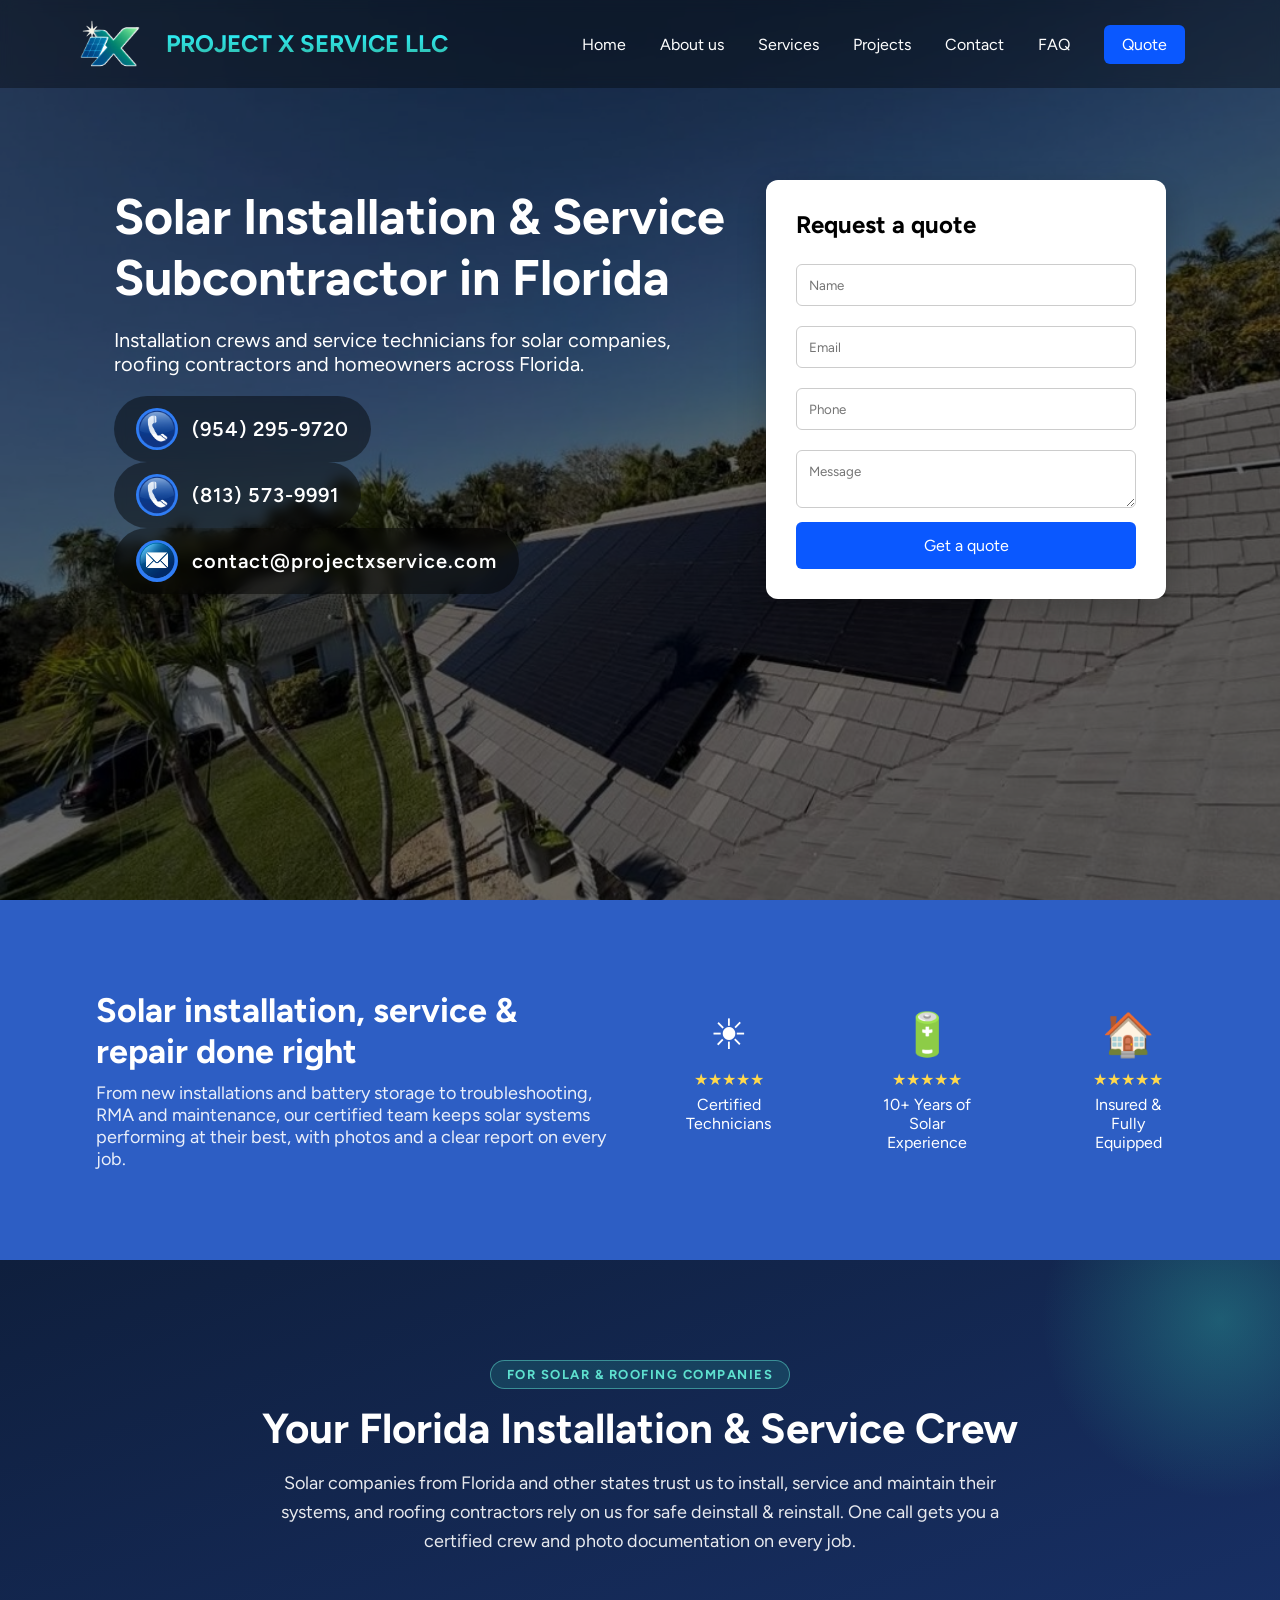
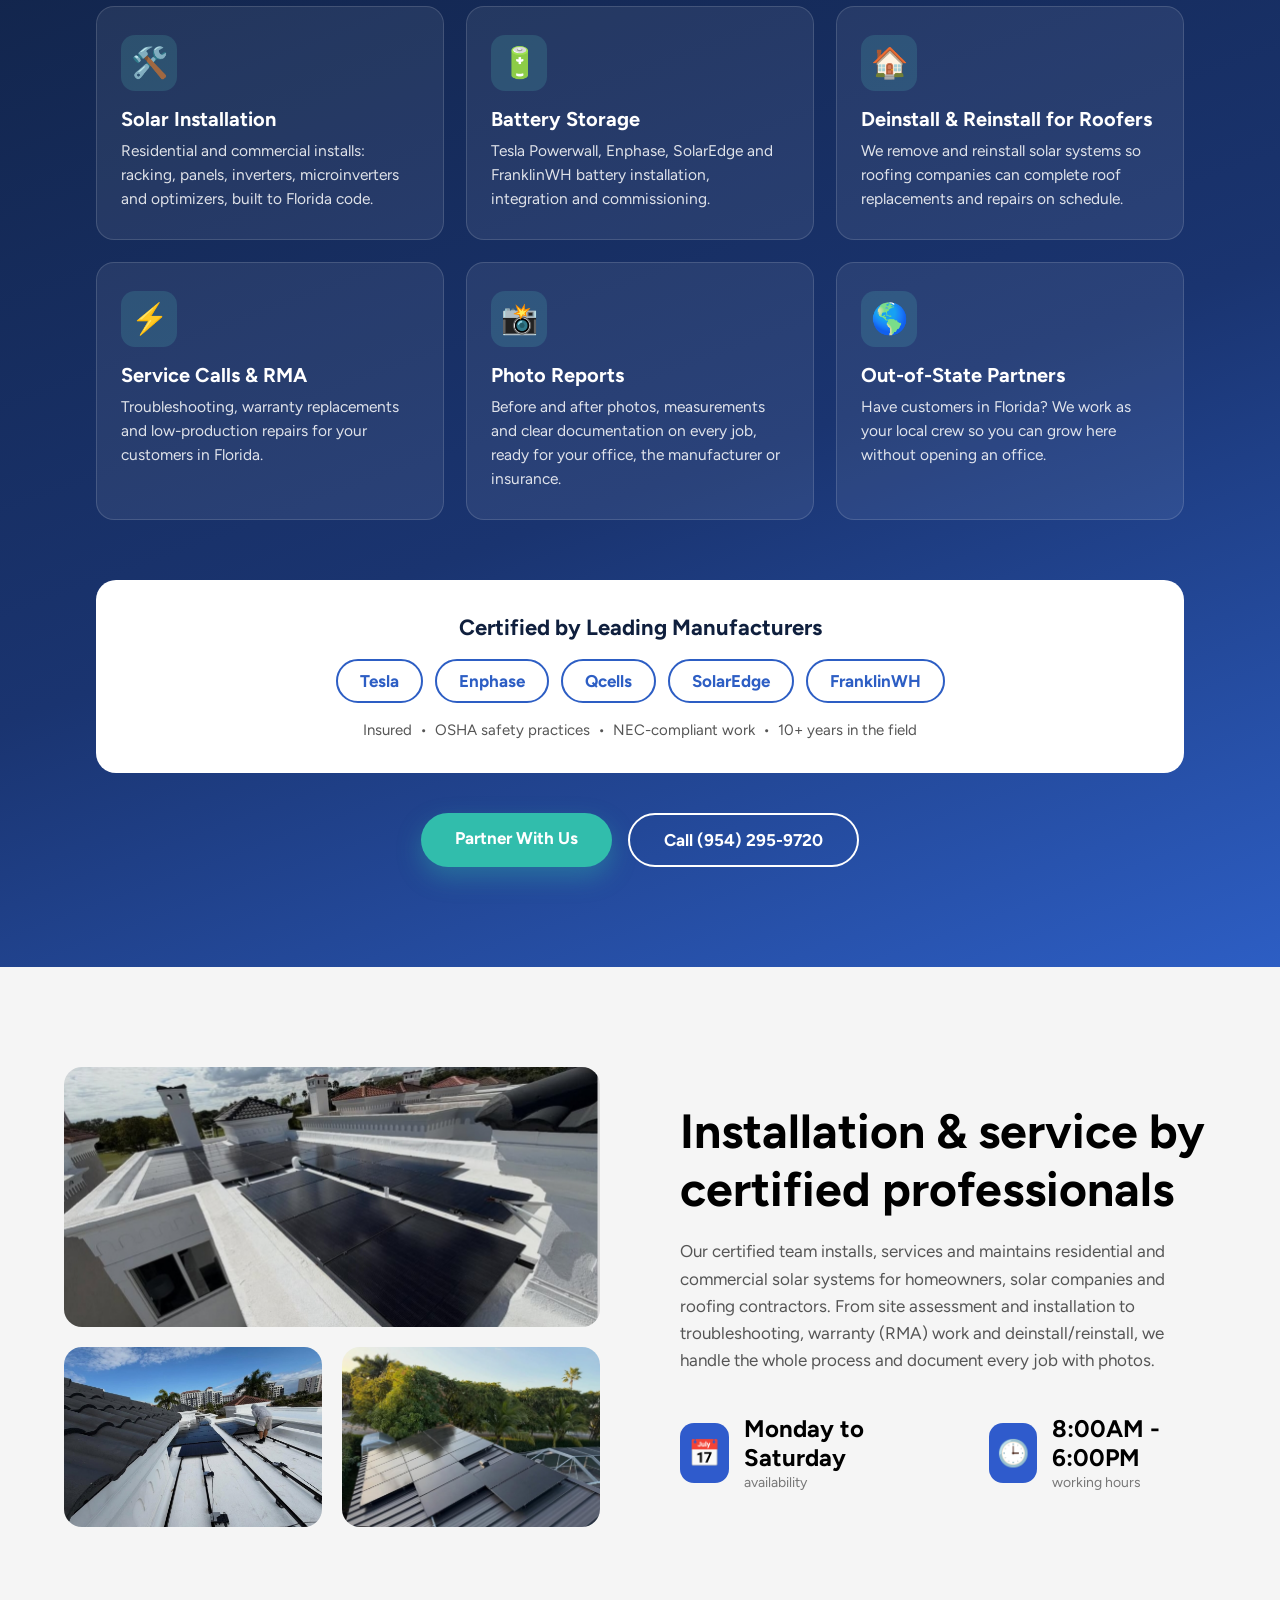
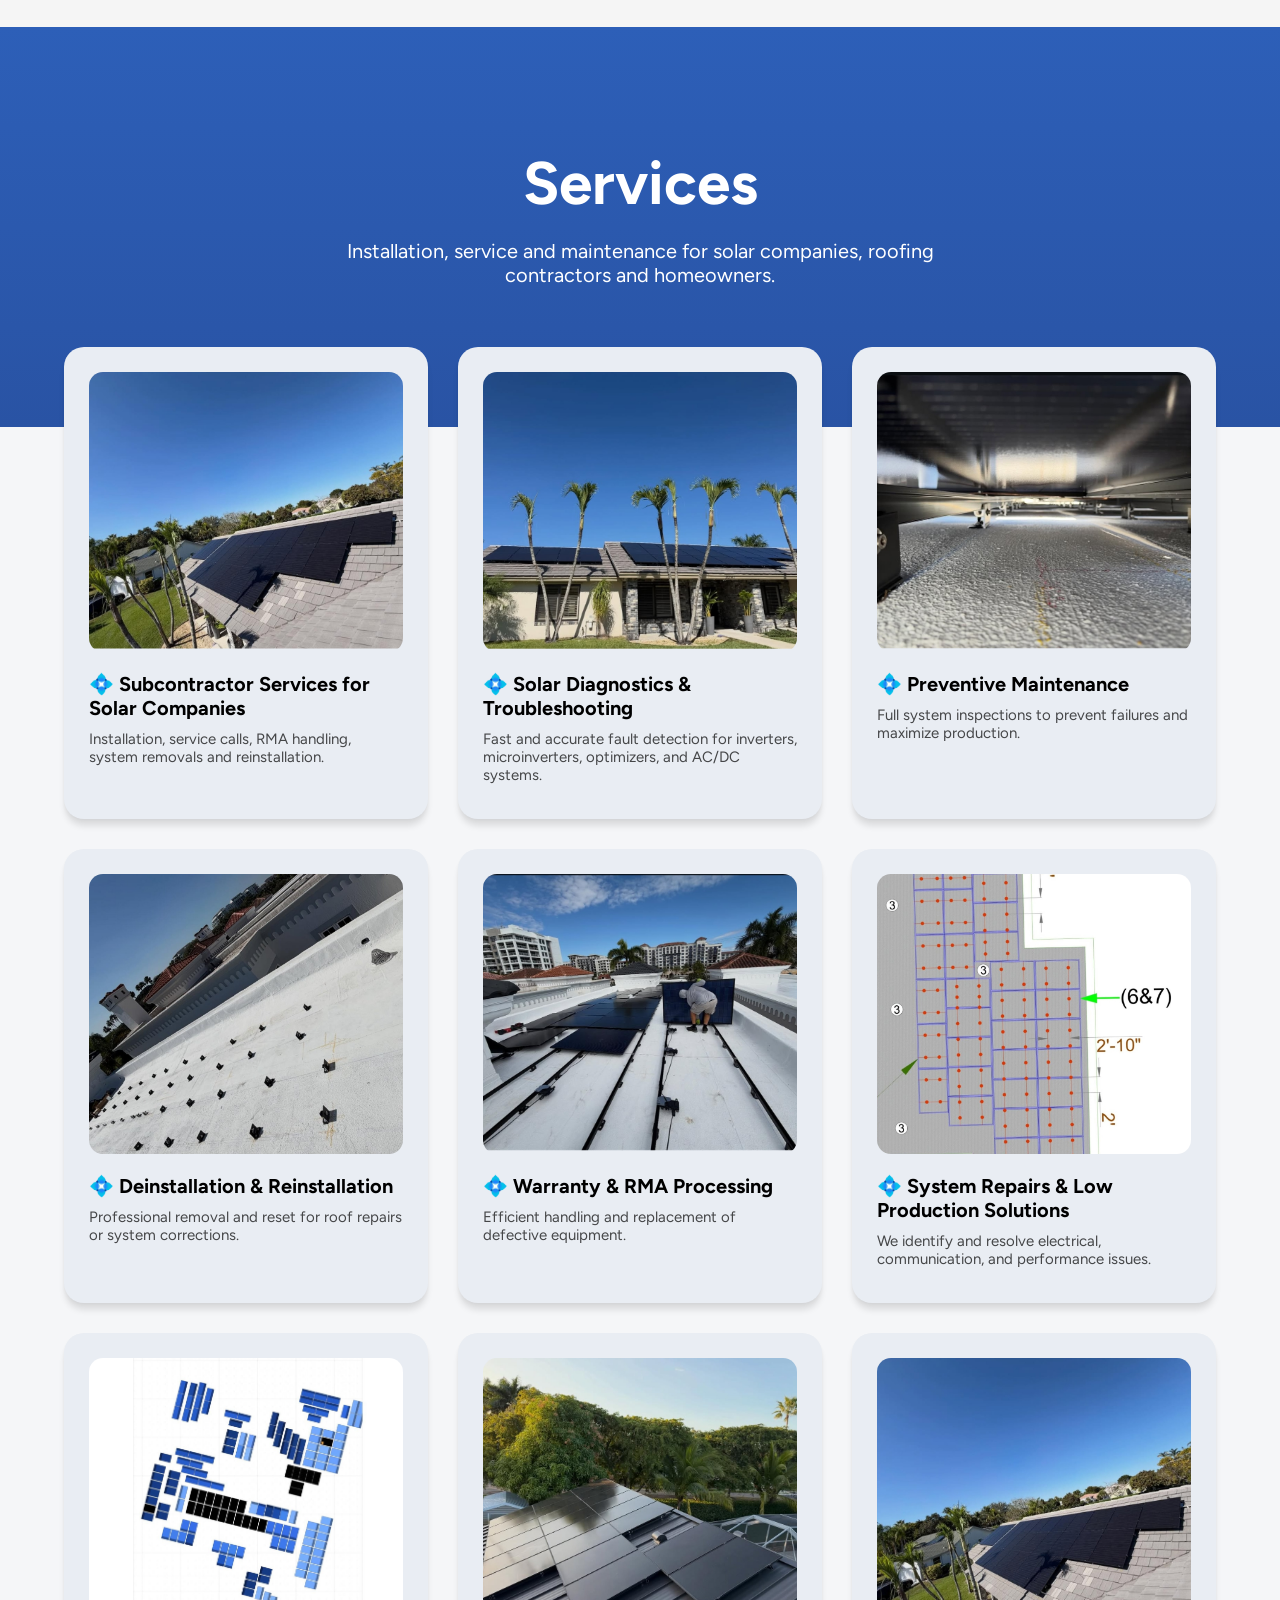
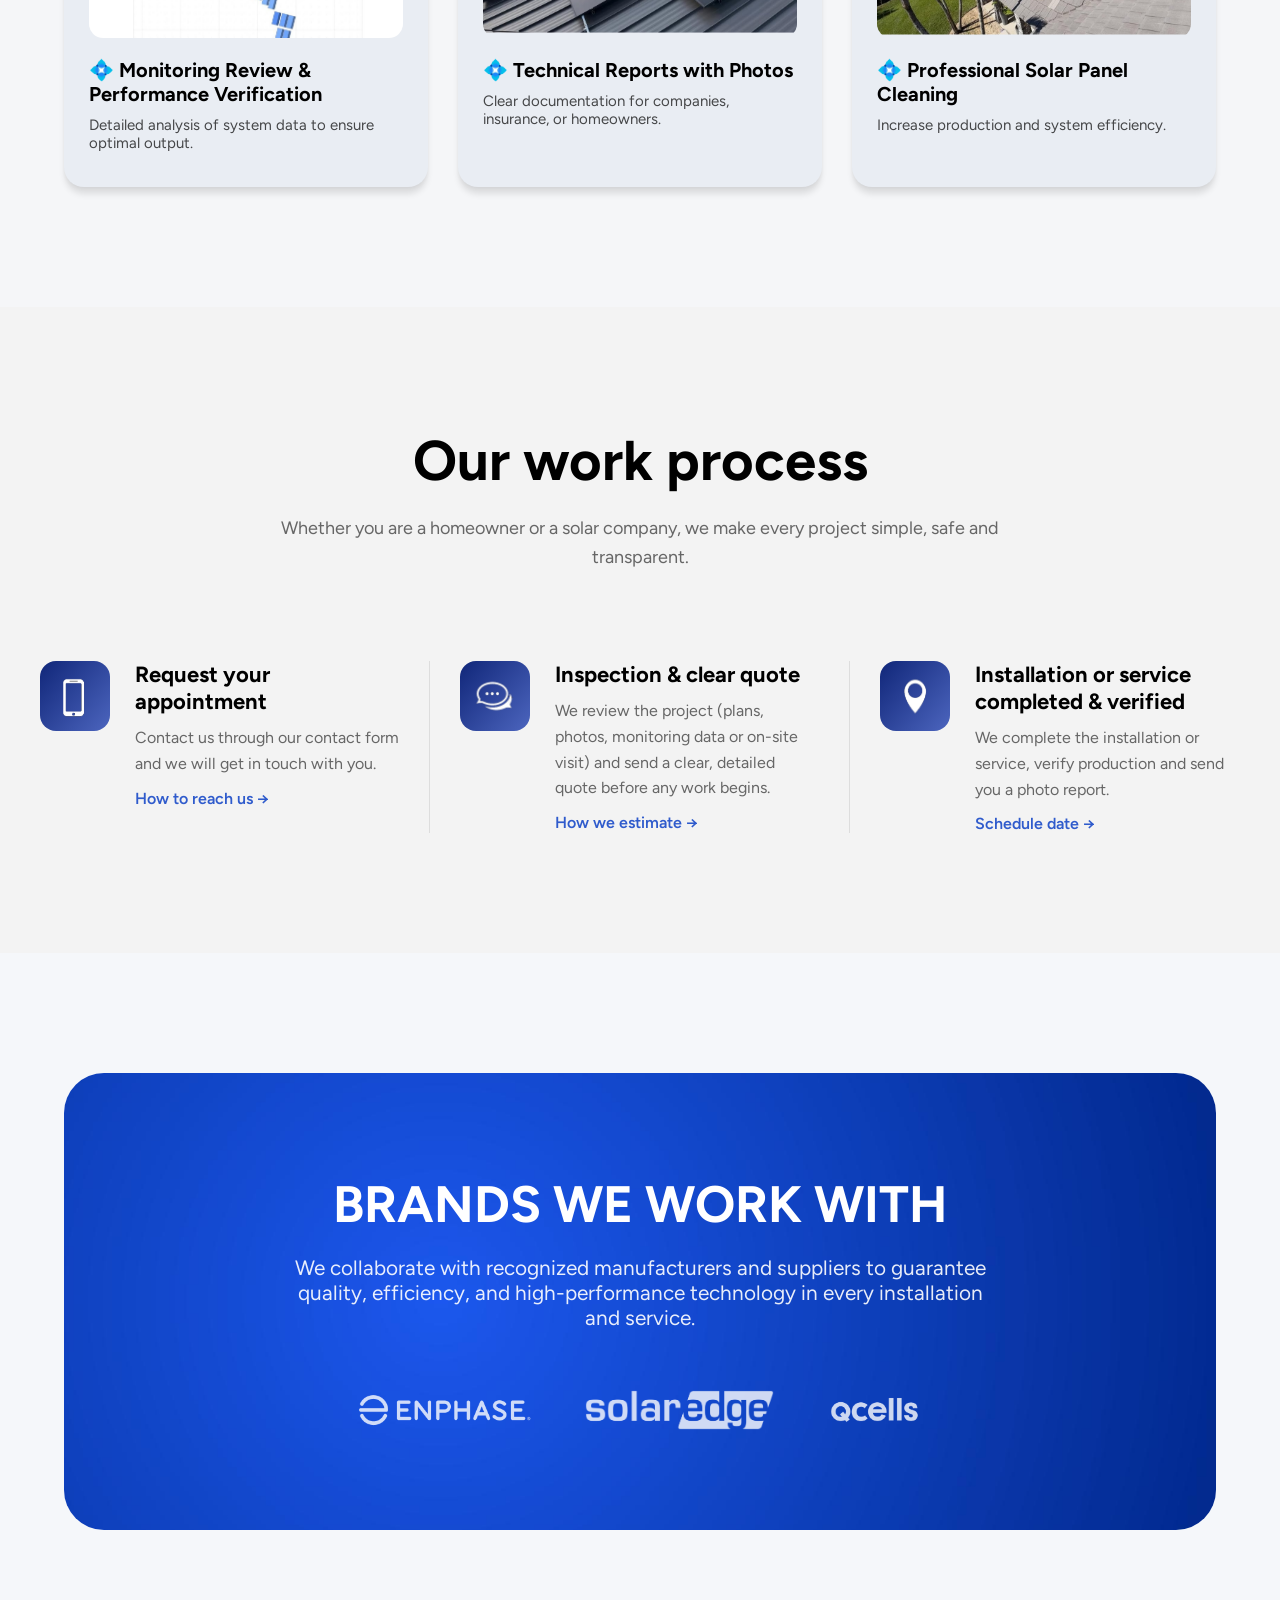
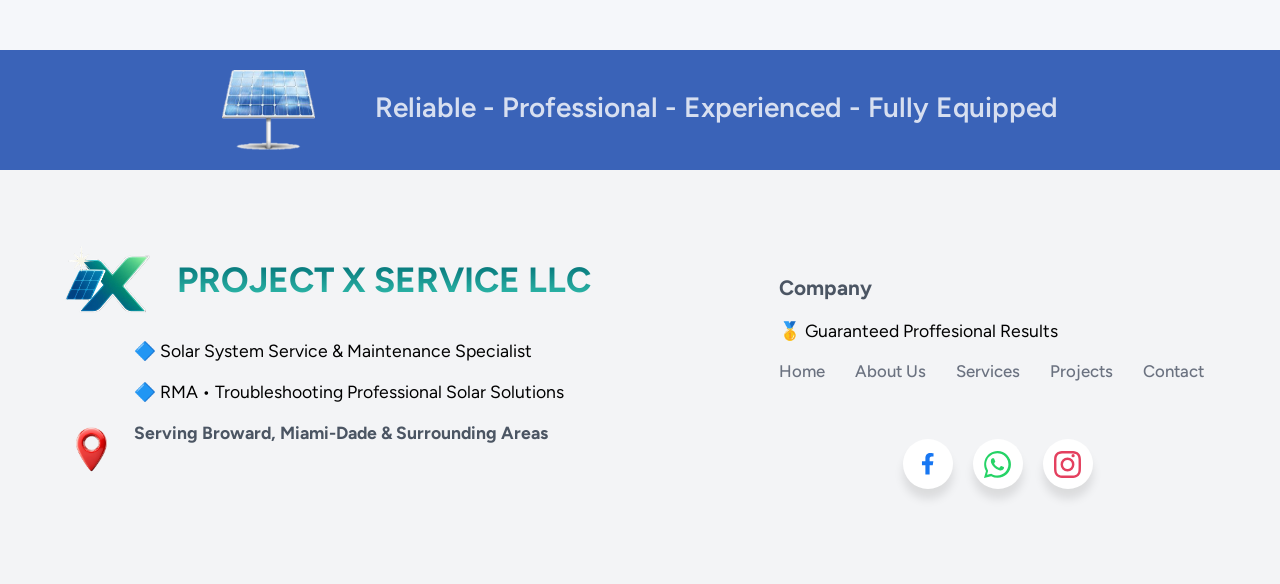
==== commit 33a3b335: "Installation + B2B partners section, certifications, Florida-wide SEO" ====
--- a/index.html
+++ b/index.html
@@ -4,19 +4,19 @@
   <meta charset="utf-8" />
   <meta name="viewport" content="width=device-width, initial-scale=1" />
   <link rel="shortcut icon" href="Img/Logo-nav.png" type="image/png">
-  <title>Solar Panel Repair, Maintenance &amp; Cleaning | South Florida | Project X Service</title>
-<meta name="description" content="Solar system service in Broward &amp; Miami-Dade: diagnostics, troubleshooting, preventive maintenance, RMA/warranty, deinstall/reinstall and panel cleaning. Call (954) 295-9720.">
+  <title>Solar Installation &amp; Service Subcontractor in Florida | Project X Service</title>
+<meta name="description" content="Certified solar installation and service crew for solar companies, roofing contractors and homeowners across Florida. Tesla, Enphase, Qcells, SolarEdge and FranklinWH certified. Call (954) 295-9720.">
 <link rel="canonical" href="https://projectxservicellc.com/">
 <meta name="robots" content="index, follow">
 <meta property="og:type" content="website">
 <meta property="og:site_name" content="Project X Service LLC">
-<meta property="og:title" content="Solar Panel Repair, Maintenance &amp; Cleaning | South Florida | Project X Service">
-<meta property="og:description" content="Solar system service in Broward &amp; Miami-Dade: diagnostics, troubleshooting, preventive maintenance, RMA/warranty, deinstall/reinstall and panel cleaning. Call (954) 295-9720.">
+<meta property="og:title" content="Solar Installation &amp; Service Subcontractor in Florida | Project X Service">
+<meta property="og:description" content="Certified solar installation and service crew for solar companies, roofing contractors and homeowners across Florida. Tesla, Enphase, Qcells, SolarEdge and FranklinWH certified. Call (954) 295-9720.">
 <meta property="og:url" content="https://projectxservicellc.com/">
 <meta property="og:locale" content="en_US">
 <meta name="twitter:card" content="summary_large_image">
 <script type="application/ld+json">
-{"@context":"https://schema.org","@type":"HomeAndConstructionBusiness","name":"Project X Service LLC","url":"https://projectxservicellc.com/","telephone":"+1-954-295-9720","email":"contact@projectxservice.com","description":"Solar system service and maintenance specialist: diagnostics, troubleshooting, preventive maintenance, RMA/warranty processing, deinstall/reinstall and professional solar panel cleaning.","address":{"@type":"PostalAddress","addressLocality":"Fort Lauderdale","addressRegion":"FL","addressCountry":"US"},"areaServed":["Broward County, FL","Miami-Dade County, FL"],"openingHoursSpecification":[{"@type":"OpeningHoursSpecification","dayOfWeek":["Monday","Tuesday","Wednesday","Thursday","Friday","Saturday"],"opens":"08:00","closes":"18:00"}],"sameAs":["https://www.instagram.com/projectxservicellc/","https://www.facebook.com/profile.php?id=61576101704373"]}
+{"@context":"https://schema.org","@type":"HomeAndConstructionBusiness","name":"Project X Service LLC","url":"https://projectxservicellc.com/","telephone":"+1-954-295-9720","email":"contact@projectxservice.com","description":"Certified solar installation and service subcontractor for solar companies, roofing contractors and homeowners across Florida: installation, battery storage, diagnostics, RMA/warranty, deinstall/reinstall and maintenance.","address":{"@type":"PostalAddress","addressLocality":"Fort Lauderdale","addressRegion":"FL","addressCountry":"US"},"areaServed":["Florida","Broward County, FL","Miami-Dade County, FL"],"openingHoursSpecification":[{"@type":"OpeningHoursSpecification","dayOfWeek":["Monday","Tuesday","Wednesday","Thursday","Friday","Saturday"],"opens":"08:00","closes":"18:00"}],"sameAs":["https://www.instagram.com/projectxservicellc/","https://www.facebook.com/profile.php?id=61576101704373"]}
 </script>
   <link rel="stylesheet" href="style.css" />
   <link rel="stylesheet" href="https://cdnjs.cloudflare.com/ajax/libs/font-awesome/6.5.0/css/all.min.css">
@@ -57,8 +57,8 @@
 
           <!-- TEXTO -->
           <div class="hero-text">
-              <h1 class="hero-reveal step-1">Solar Panel Repair, Maintenance &amp; Cleaning in South Florida</h1>
-              <p class="hero-reveal step-2">Monitoring, troubleshooting, preventive maintenance, RMA processing, and professional solar panel cleaning for existing solar systems in Broward and Miami-Dade.</p>
+              <h1 class="hero-reveal step-1">Solar Installation &amp; Service Subcontractor in Florida</h1>
+              <p class="hero-reveal step-2">Installation crews and service technicians for solar companies, roofing contractors and homeowners across Florida.</p>
 
           <div class="hero-buttons hero-reveal step-3">
 
@@ -129,8 +129,8 @@
   <div class="solar-container">
 
       <div class="solar-left reveal-item">
-          <h2>Is your solar system producing less than it should?</h2>
-          <p> Dirty panels, failed microinverters, wiring or monitoring issues can quietly cut your production and your savings. We find the problem, fix it and confirm your system is performing again – with photos and a clear report.</p>
+          <h2>Solar installation, service &amp; repair done right</h2>
+          <p> From new installations and battery storage to troubleshooting, RMA and maintenance, our certified team keeps solar systems performing at their best, with photos and a clear report on every job.</p>
       </div>
 
       <div class="solar-right">
@@ -158,6 +158,34 @@
   </div>
 </section>
 
+<!-- ===== PARTNERS (B2B) ===== -->
+<section class="partners" id="partners">
+<div class="partners-container">
+<div class="partners-head reveal">
+<span class="partners-tag">For Solar &amp; Roofing Companies</span>
+<h2>Your Florida Installation &amp; Service Crew</h2>
+<p>Solar companies from Florida and other states trust us to install, service and maintain their systems, and roofing contractors rely on us for safe deinstall &amp; reinstall. One call gets you a certified crew and photo documentation on every job.</p>
+</div>
+<div class="partners-grid">
+<div class="partner-card reveal"><div class="partner-icon">🛠️</div><h3>Solar Installation</h3><p>Residential and commercial installs: racking, panels, inverters, microinverters and optimizers, built to Florida code.</p></div>
+<div class="partner-card reveal"><div class="partner-icon">🔋</div><h3>Battery Storage</h3><p>Tesla Powerwall, Enphase, SolarEdge and FranklinWH battery installation, integration and commissioning.</p></div>
+<div class="partner-card reveal"><div class="partner-icon">🏠</div><h3>Deinstall &amp; Reinstall for Roofers</h3><p>We remove and reinstall solar systems so roofing companies can complete roof replacements and repairs on schedule.</p></div>
+<div class="partner-card reveal"><div class="partner-icon">⚡</div><h3>Service Calls &amp; RMA</h3><p>Troubleshooting, warranty replacements and low-production repairs for your customers in Florida.</p></div>
+<div class="partner-card reveal"><div class="partner-icon">📸</div><h3>Photo Reports</h3><p>Before and after photos, measurements and clear documentation on every job, ready for your office, the manufacturer or insurance.</p></div>
+<div class="partner-card reveal"><div class="partner-icon">🌎</div><h3>Out-of-State Partners</h3><p>Have customers in Florida? We work as your local crew so you can grow here without opening an office.</p></div>
+</div>
+<div class="cert-strip reveal">
+<h3>Certified by Leading Manufacturers</h3>
+<div class="cert-badges"><span>Tesla</span><span>Enphase</span><span>Qcells</span><span>SolarEdge</span><span>FranklinWH</span></div>
+<p class="cert-note">Insured &nbsp;•&nbsp; OSHA safety practices &nbsp;•&nbsp; NEC-compliant work &nbsp;•&nbsp; 10+ years in the field</p>
+</div>
+<div class="partners-cta reveal">
+<a href="contact.html" class="partners-btn">Partner With Us</a>
+<a href="tel:+19542959720" class="partners-btn ghost">Call (954) 295-9720</a>
+</div>
+</div>
+</section>
+
 <!-- ===== SECCIÓN SERVICIOS ===== -->
 <section class="services-section">
 
@@ -176,10 +204,10 @@
     <!-- TEXTO DERECHA -->
     <div class="services-content">
 
-      <h2 class="reveal">Professional service for your existing solar system</h2>
+      <h2 class="reveal">Installation &amp; service by certified professionals</h2>
 
       <p class="reveal">
-        Our certified team keeps residential and commercial solar systems running safely and at full production. From diagnostics and repairs to warranty (RMA) replacements, deinstall/reinstall for roof work and professional panel cleaning, we handle the whole process and document every job with photos.
+        Our certified team installs, services and maintains residential and commercial solar systems for homeowners, solar companies and roofing contractors. From site assessment and installation to troubleshooting, warranty (RMA) work and deinstall/reinstall, we handle the whole process and document every job with photos.
       </p>
       <!-- ICONOS -->
       <div class="services-features">
@@ -213,7 +241,7 @@
   <div class="services-hero">
     <h2 class="reveal">Services</h2>
     <p class="reveal">
-      Complete service, repair and maintenance solutions for existing solar systems.
+      Installation, service and maintenance for solar companies, roofing contractors and homeowners.
     </p>
   </div>
 
@@ -300,7 +328,7 @@
   <div class="process-header">
     <h2 class="reveal">Our work process</h2>
     <p class="reveal">
-      We guide you step by step so servicing your solar system is simple, safe and transparent.
+      Whether you are a homeowner or a solar company, we make every project simple, safe and transparent.
     </p>
   </div>
 
@@ -330,7 +358,7 @@
       <div class="step-text">
         <h3>Inspection &amp; clear quote</h3>
         <p>
-          We review your system (photos, monitoring data or on-site visit) and send you a clear, detailed quote before any work begins.
+          We review the project (plans, photos, monitoring data or on-site visit) and send a clear, detailed quote before any work begins.
         </p>
         <a href="contact.html">How we estimate →</a>
       </div>
@@ -343,9 +371,9 @@
       </div>
 
       <div class="step-text">
-        <h3>Service completed &amp; verified</h3>
+        <h3>Installation or service completed &amp; verified</h3>
         <p>
-          We complete the service, verify production and send you a photo report.
+          We complete the installation or service, verify production and send you a photo report.
         </p>
         <a href="contact.html">Schedule date →</a>
       </div>
@@ -360,7 +388,7 @@
 
     <h2>BRANDS WE WORK WITH</h2>
     <p>
-      We collaborate with recognized manufacturers and suppliers to guarantee quality, efficiency, and high-performance technology in every system we service.
+      We collaborate with recognized manufacturers and suppliers to guarantee quality, efficiency, and high-performance technology in every installation and service.
     </p>
 
     <div class="brands-logos">
--- a/style.css
+++ b/style.css
@@ -3713,21 +3713,32 @@
     line-height:1.3;
   }
 
-}
-
-
-
-
-
-
-
-
-
-
-
-
-
-
-
-
-
+}
+
+/* ===== PARTNERS (B2B) ===== */
+.partners{background:linear-gradient(160deg,#0f1f3d 0%,#1a3470 60%,#2d5ec4 100%);color:#fff;padding:100px 0;position:relative;overflow:hidden}
+.partners::before{content:"";position:absolute;top:-120px;right:-120px;width:360px;height:360px;border-radius:50%;background:radial-gradient(circle,rgba(49,189,172,.35),transparent 70%);pointer-events:none}
+.partners-container{width:85%;max-width:1200px;margin:auto;position:relative}
+.partners-head{text-align:center;max-width:780px;margin:0 auto 50px}
+.partners-tag{display:inline-block;background:rgba(49,189,172,.18);color:#5ee0cf;border:1px solid rgba(94,224,207,.5);padding:6px 16px;border-radius:999px;font-size:13px;font-weight:700;letter-spacing:1.5px;text-transform:uppercase;margin-bottom:16px}
+.partners-head h2{font-size:42px;line-height:1.15;margin:0 0 16px}
+.partners-head p{font-size:18px;opacity:.9;line-height:1.6;margin:0}
+.partners-grid{display:grid;grid-template-columns:repeat(3,1fr);gap:22px}
+.partner-card{background:rgba(255,255,255,.07);border:1px solid rgba(255,255,255,.14);border-radius:18px;padding:28px 24px;transition:transform .3s,background .3s,border-color .3s}
+.partner-card:hover{transform:translateY(-6px);background:rgba(255,255,255,.12);border-color:#5ee0cf}
+.partner-icon{font-size:30px;width:56px;height:56px;display:flex;align-items:center;justify-content:center;border-radius:14px;background:rgba(94,224,207,.15);margin-bottom:16px}
+.partner-card h3{font-size:20px;margin:0 0 8px}
+.partner-card p{font-size:15.5px;opacity:.85;line-height:1.55;margin:0}
+.cert-strip{margin-top:60px;text-align:center;background:#fff;color:#0f1f3d;border-radius:20px;padding:34px 24px}
+.cert-strip h3{font-size:22px;margin:0 0 18px}
+.cert-badges{display:flex;flex-wrap:wrap;justify-content:center;gap:12px}
+.cert-badges span{font-weight:700;font-size:17px;padding:10px 22px;border-radius:999px;border:2px solid #2d5ec4;color:#2d5ec4;transition:.3s}
+.cert-badges span:hover{background:#2d5ec4;color:#fff}
+.cert-note{margin:18px 0 0;font-size:15px;color:#555}
+.partners-cta{display:flex;justify-content:center;flex-wrap:wrap;gap:16px;margin-top:40px}
+.partners-btn{display:inline-block;padding:15px 34px;border-radius:999px;font-weight:700;font-size:17px;text-decoration:none;background:#31bdac;color:#fff;box-shadow:0 10px 25px rgba(49,189,172,.35);transition:transform .25s,box-shadow .25s}
+.partners-btn:hover{transform:translateY(-3px);box-shadow:0 14px 30px rgba(49,189,172,.5)}
+.partners-btn.ghost{background:transparent;border:2px solid #fff;box-shadow:none}
+.partners-btn.ghost:hover{background:#fff;color:#0f1f3d}
+@media (max-width:900px){.partners-grid{grid-template-columns:repeat(2,1fr)}.partners-head h2{font-size:34px}}
+@media (max-width:600px){.partners{padding:70px 0}.partners-container{width:90%}.partners-grid{grid-template-columns:1fr}.partners-head h2{font-size:28px}.partners-head p{font-size:16px}}
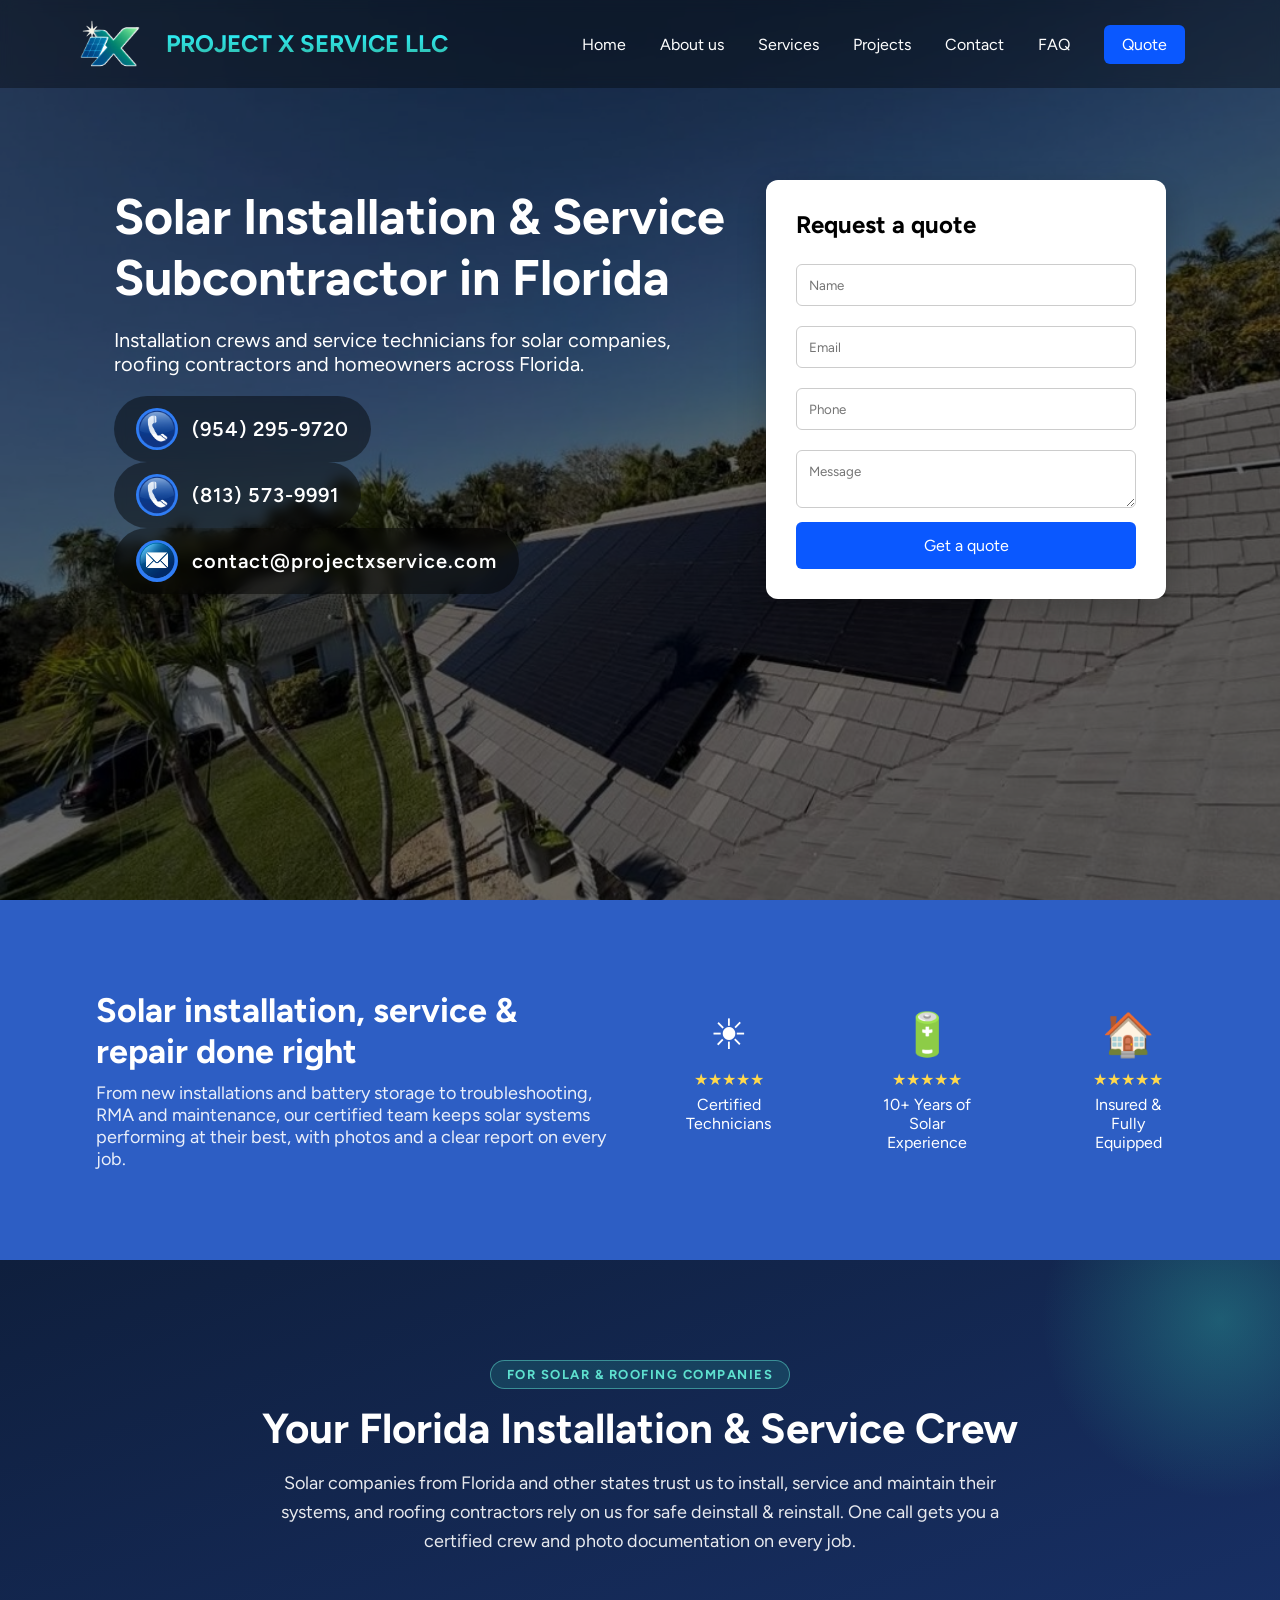
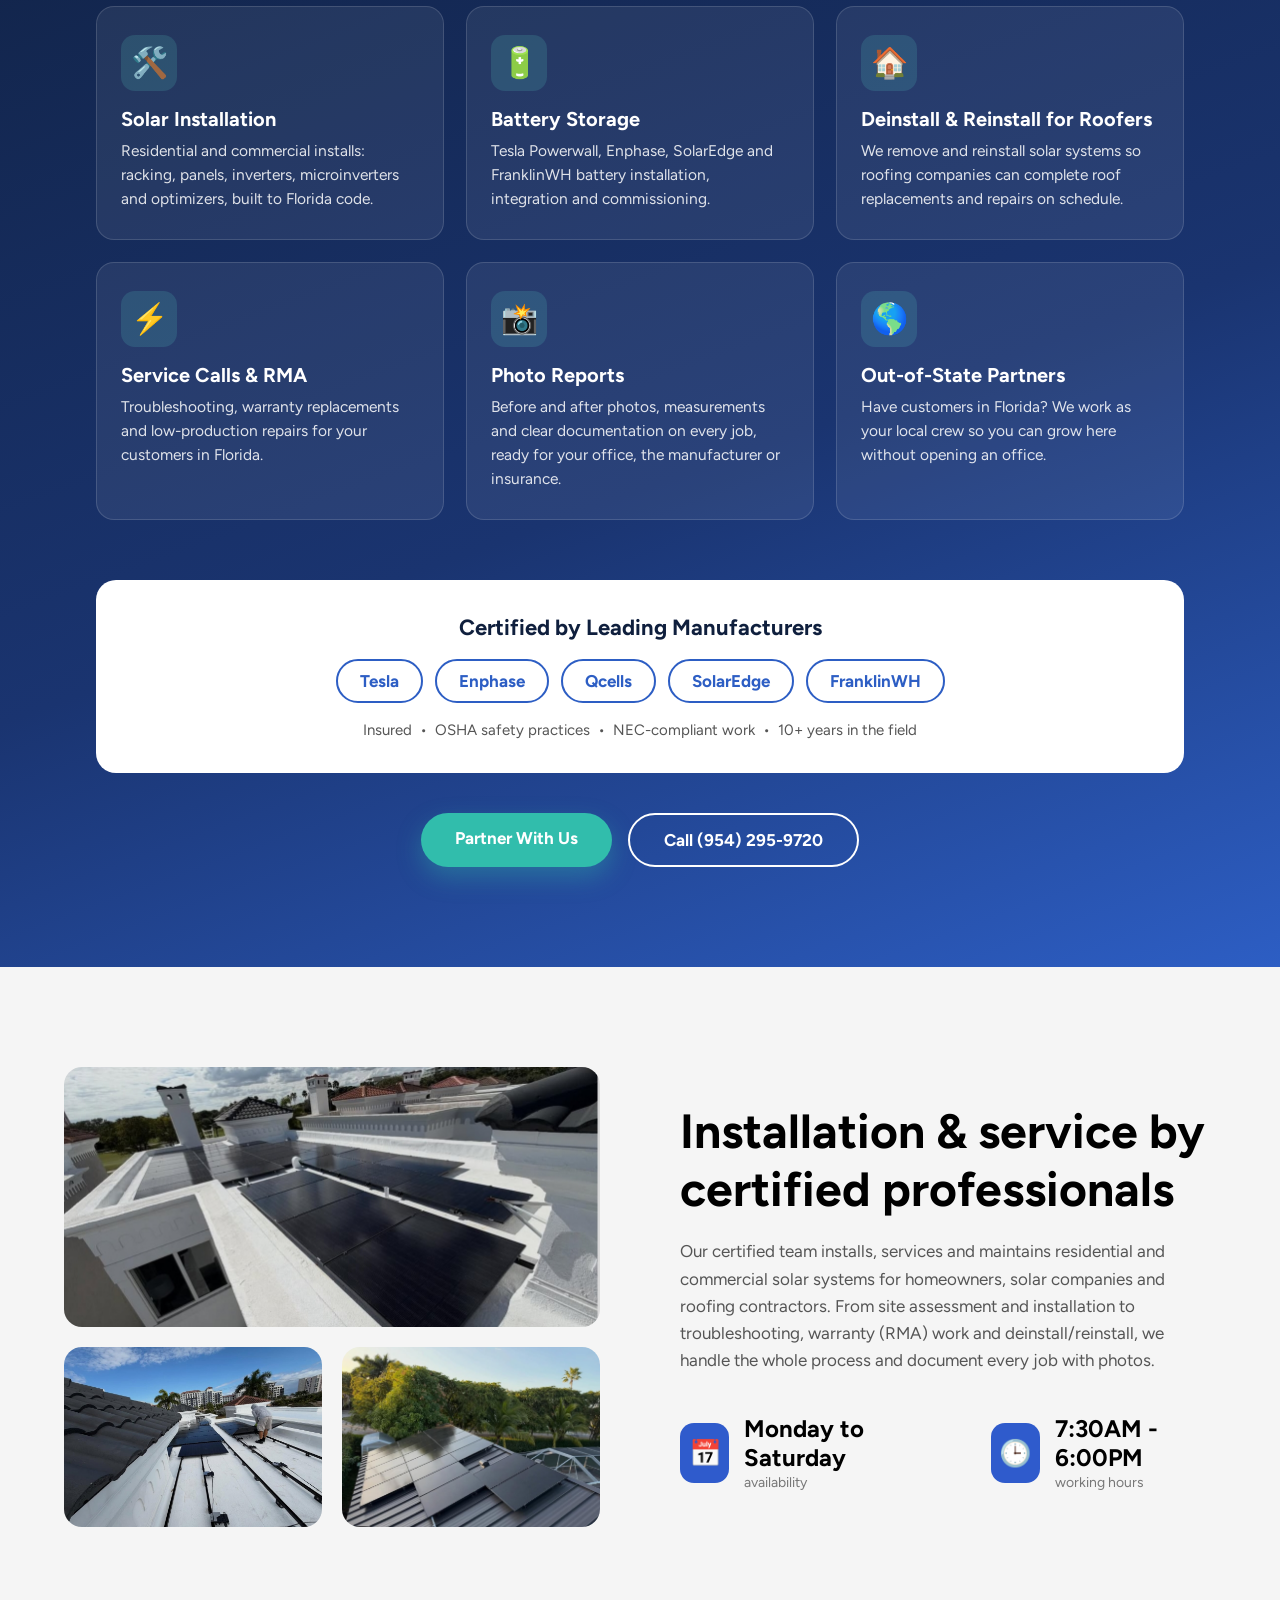
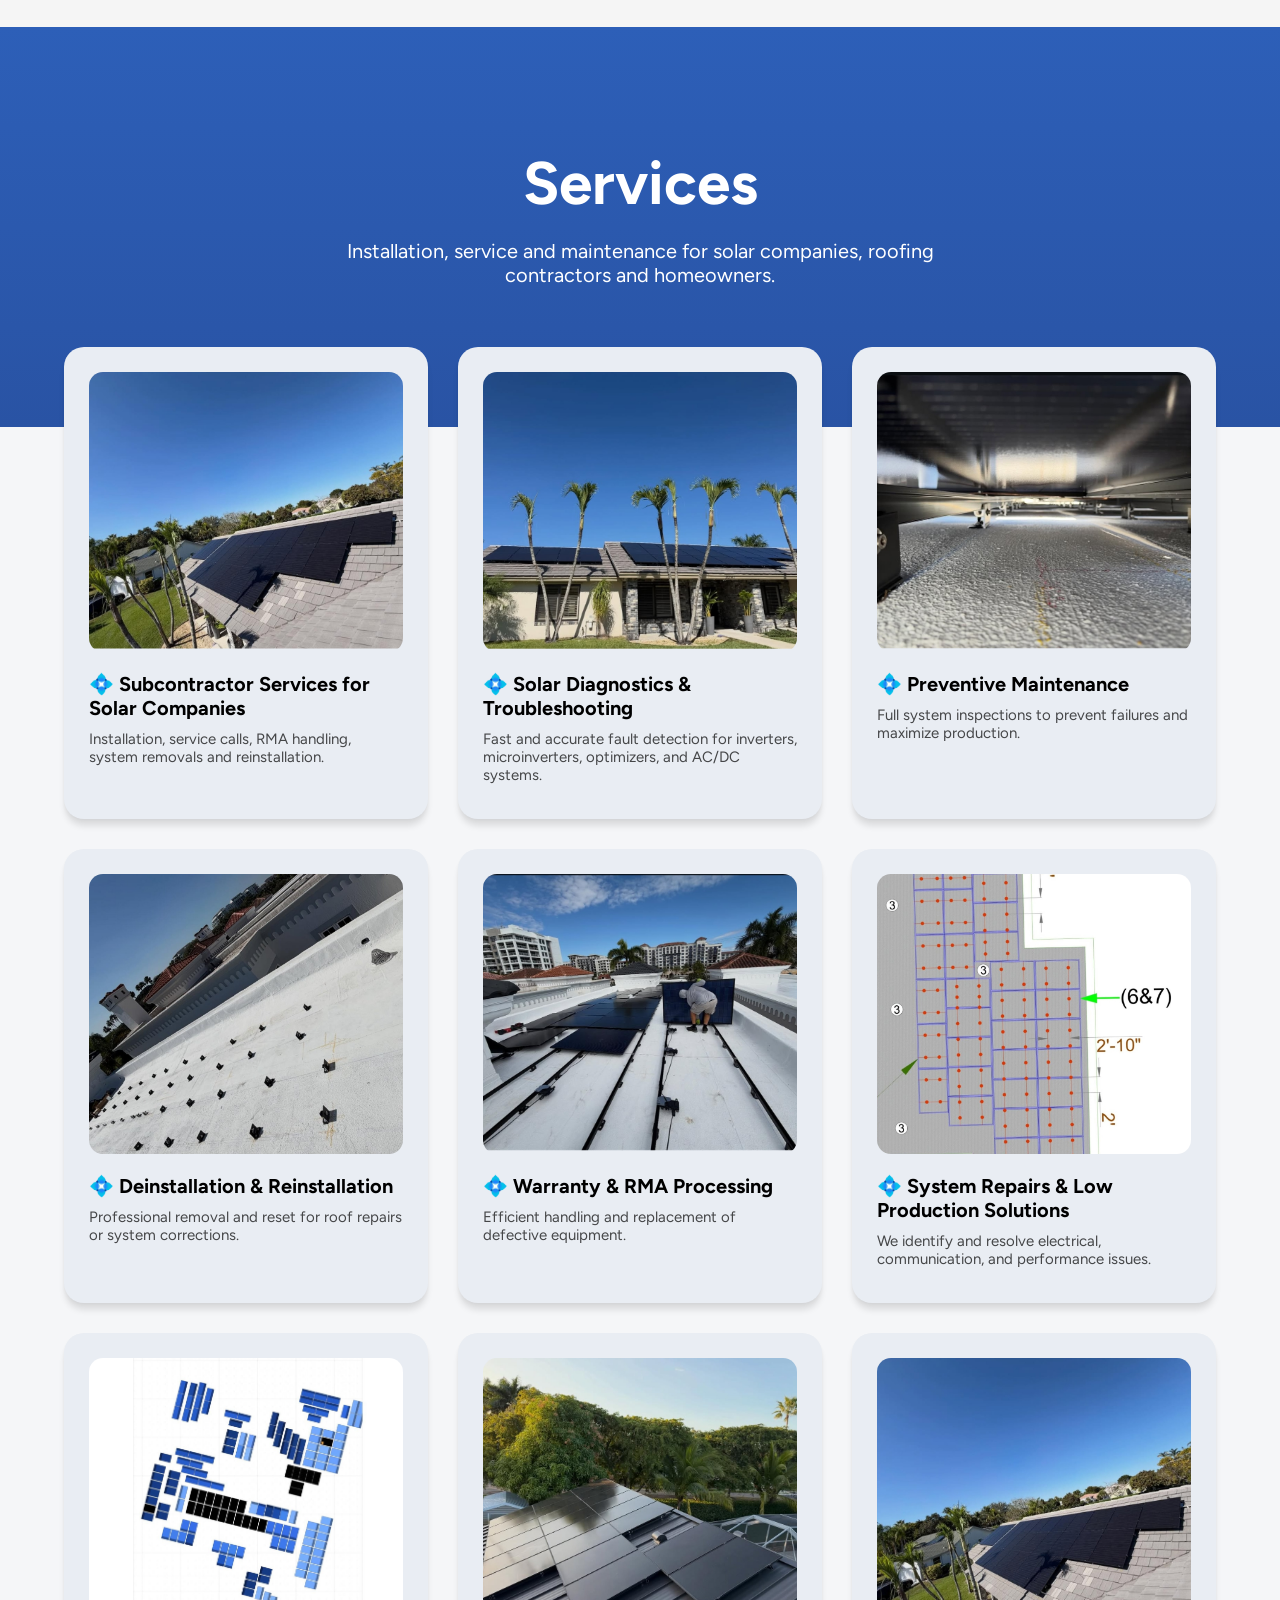
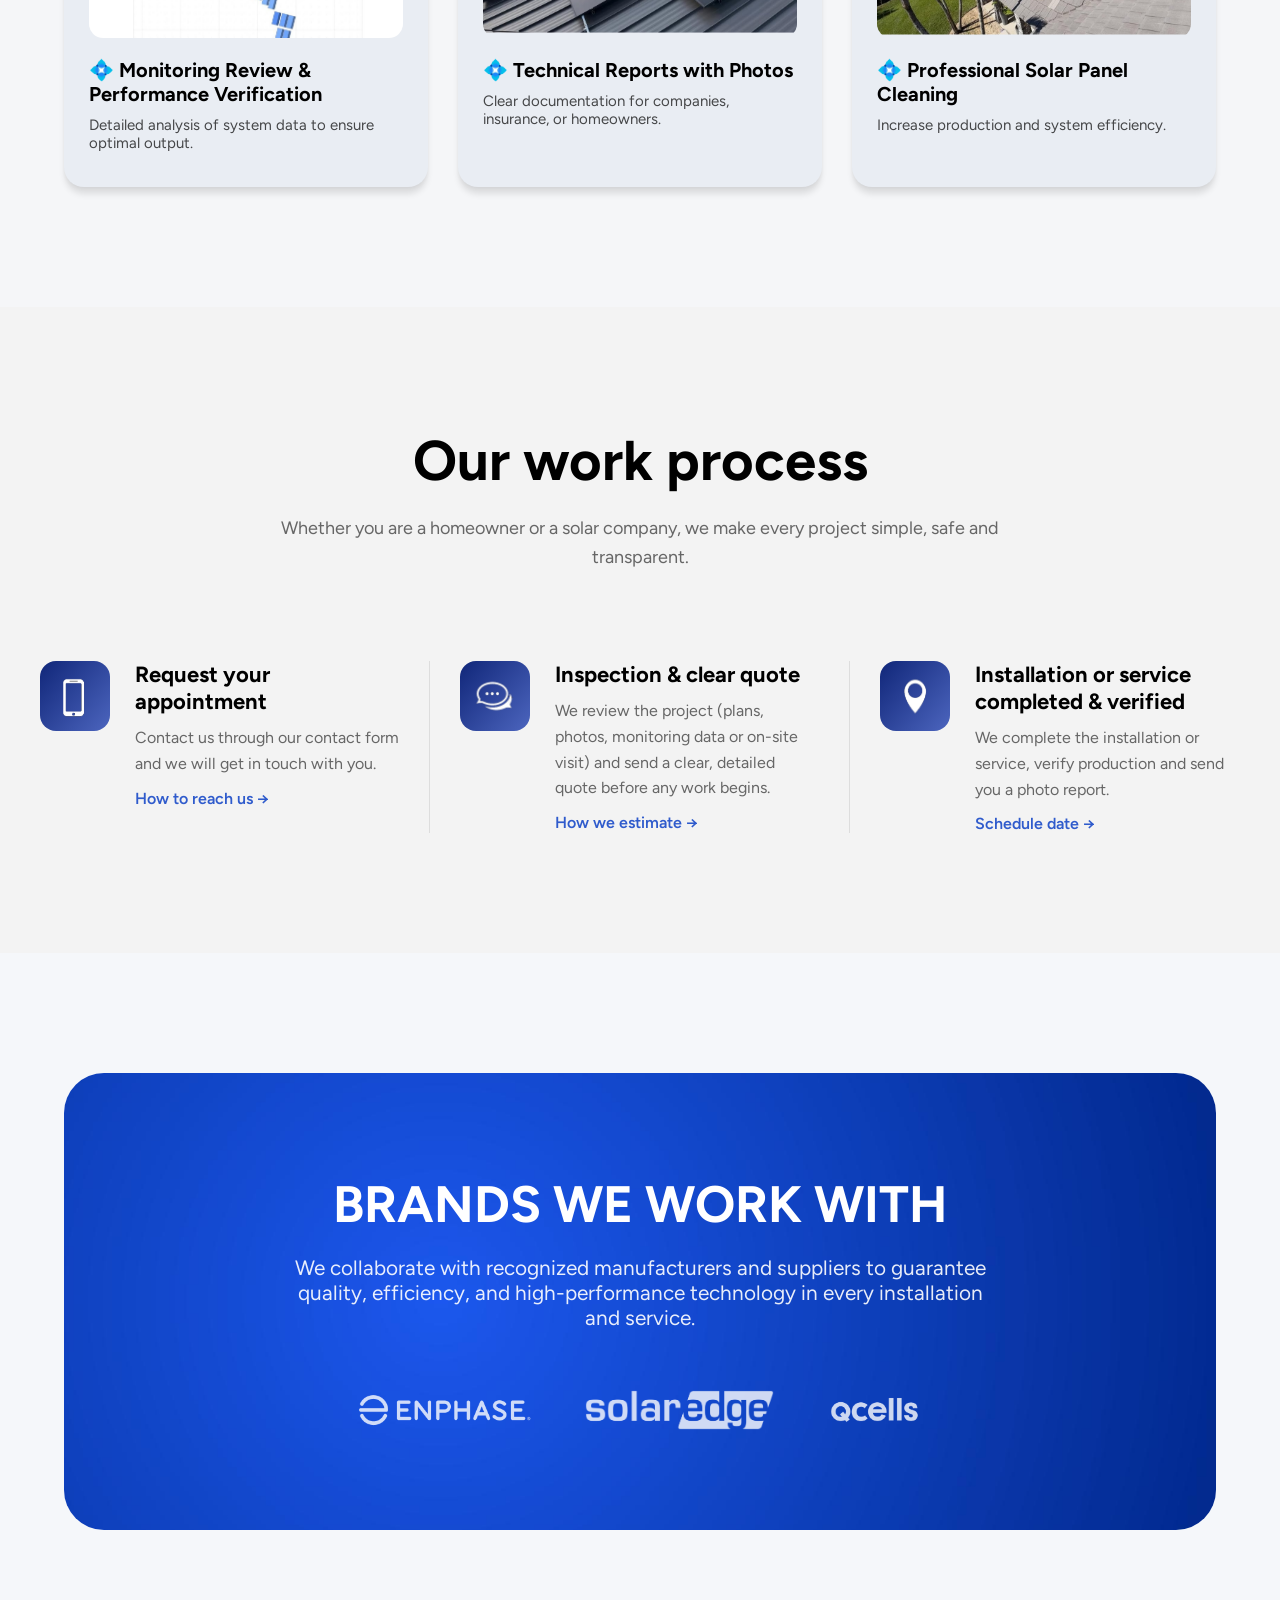
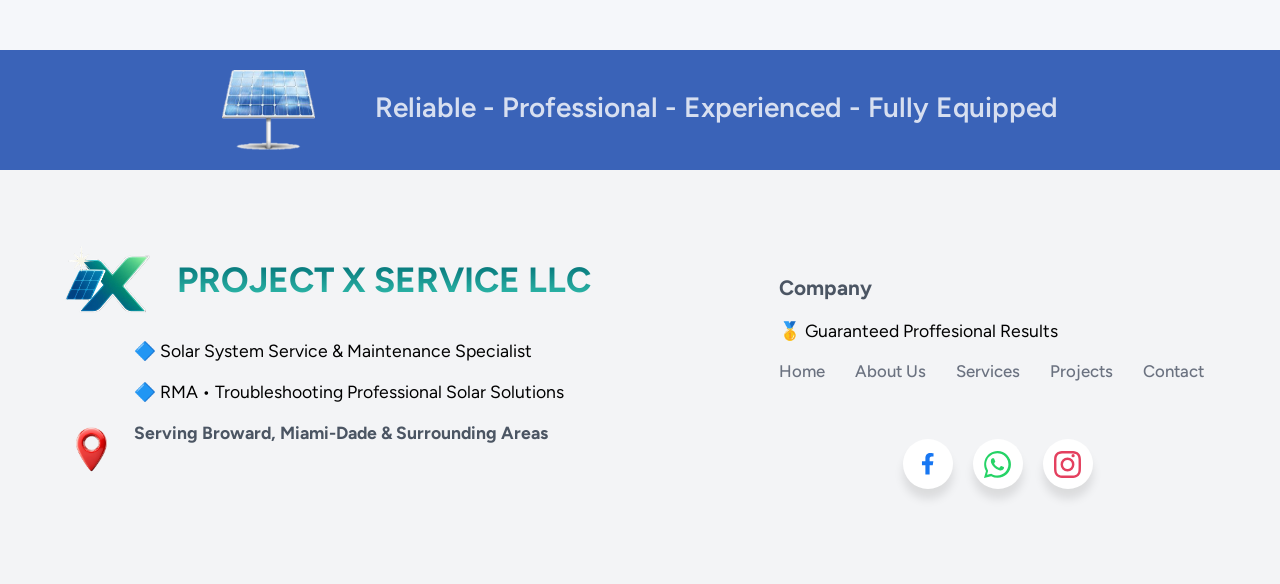
==== commit fb3c9ebb: "Hours: 7:30 AM - 6:00 PM" ====
--- a/index.html
+++ b/index.html
@@ -16,7 +16,7 @@
 <meta property="og:locale" content="en_US">
 <meta name="twitter:card" content="summary_large_image">
 <script type="application/ld+json">
-{"@context":"https://schema.org","@type":"HomeAndConstructionBusiness","name":"Project X Service LLC","url":"https://projectxservicellc.com/","telephone":"+1-954-295-9720","email":"contact@projectxservice.com","description":"Certified solar installation and service subcontractor for solar companies, roofing contractors and homeowners across Florida: installation, battery storage, diagnostics, RMA/warranty, deinstall/reinstall and maintenance.","address":{"@type":"PostalAddress","addressLocality":"Fort Lauderdale","addressRegion":"FL","addressCountry":"US"},"areaServed":["Florida","Broward County, FL","Miami-Dade County, FL"],"openingHoursSpecification":[{"@type":"OpeningHoursSpecification","dayOfWeek":["Monday","Tuesday","Wednesday","Thursday","Friday","Saturday"],"opens":"08:00","closes":"18:00"}],"sameAs":["https://www.instagram.com/projectxservicellc/","https://www.facebook.com/profile.php?id=61576101704373"]}
+{"@context":"https://schema.org","@type":"HomeAndConstructionBusiness","name":"Project X Service LLC","url":"https://projectxservicellc.com/","telephone":"+1-954-295-9720","email":"contact@projectxservice.com","description":"Certified solar installation and service subcontractor for solar companies, roofing contractors and homeowners across Florida: installation, battery storage, diagnostics, RMA/warranty, deinstall/reinstall and maintenance.","address":{"@type":"PostalAddress","addressLocality":"Fort Lauderdale","addressRegion":"FL","addressCountry":"US"},"areaServed":["Florida","Broward County, FL","Miami-Dade County, FL"],"openingHoursSpecification":[{"@type":"OpeningHoursSpecification","dayOfWeek":["Monday","Tuesday","Wednesday","Thursday","Friday","Saturday"],"opens":"07:30","closes":"18:00"}],"sameAs":["https://www.instagram.com/projectxservicellc/","https://www.facebook.com/profile.php?id=61576101704373"]}
 </script>
   <link rel="stylesheet" href="style.css" />
   <link rel="stylesheet" href="https://cdnjs.cloudflare.com/ajax/libs/font-awesome/6.5.0/css/all.min.css">
@@ -180,7 +180,7 @@
 <p class="cert-note">Insured &nbsp;•&nbsp; OSHA safety practices &nbsp;•&nbsp; NEC-compliant work &nbsp;•&nbsp; 10+ years in the field</p>
 </div>
 <div class="partners-cta reveal">
-<a href="contact.html" class="partners-btn">Partner With Us</a>
+<a href="#partners" class="partners-btn" data-open-partner>Partner With Us</a>
 <a href="tel:+19542959720" class="partners-btn ghost">Call (954) 295-9720</a>
 </div>
 </div>
@@ -223,7 +223,7 @@
         <div class="feature-box reveal">
           <div class="feature-icon">🕒</div>
           <div>
-            <h3>8:00AM - 6:00PM</h3>
+            <h3>7:30AM - 6:00PM</h3>
             <span>working hours</span>
           </div>
         </div>
@@ -482,6 +482,58 @@
   </div>
 </footer>
 
+<!-- ===== PARTNER MODAL ===== -->
+<div class="px-modal" id="partnerModal" aria-hidden="true">
+<div class="px-modal-backdrop" data-close></div>
+<div class="px-modal-box form-card" role="dialog" aria-modal="true" aria-labelledby="partnerTitle">
+<button type="button" class="px-modal-close" data-close aria-label="Close">&times;</button>
+<h2 id="partnerTitle">Partner With Us</h2>
+<p class="px-modal-sub">Tell us about your company and your projects in Florida.</p>
+<form id="partnerForm">
+<input type="text" name="Company" placeholder="Company name" required>
+<input type="text" name="Name" placeholder="Contact name" required>
+<input type="email" name="email" placeholder="Email" required>
+<input type="tel" name="Phone" placeholder="Phone">
+<input type="text" name="State" placeholder="State (e.g. Texas)">
+<textarea name="Message" placeholder="Tell us about your projects"></textarea>
+<input type="hidden" name="_subject" value="New Partnership Inquiry - Project X Website">
+<input type="hidden" name="_template" value="table">
+<input type="hidden" name="_captcha" value="false">
+<input type="text" name="_honey" class="px-hp" tabindex="-1" autocomplete="off">
+<button type="submit">Send</button>
+<p class="px-form-error" hidden>Something went wrong. Please email us at contact@projectxservice.com</p>
+</form>
+<div class="form-success" id="partnerSuccess">
+<div class="success-circle">
+<svg viewBox="0 0 52 52">
+<circle class="circle" cx="26" cy="26" r="24"/>
+<path class="check" d="M14 27 L22 35 L38 18"/>
+</svg>
+</div>
+<h3>Your message has been sent</h3>
+</div>
+</div>
+</div>
+<script>
+(function(){
+var m=document.getElementById('partnerModal');if(!m)return;
+var f=document.getElementById('partnerForm'),ok=document.getElementById('partnerSuccess'),err=m.querySelector('.px-form-error');
+function open(e){if(e)e.preventDefault();m.classList.add('open');m.setAttribute('aria-hidden','false');document.body.style.overflow='hidden';}
+function close(){m.classList.remove('open');m.setAttribute('aria-hidden','true');document.body.style.overflow='';}
+document.querySelectorAll('[data-open-partner]').forEach(function(b){b.addEventListener('click',open);});
+m.querySelectorAll('[data-close]').forEach(function(b){b.addEventListener('click',close);});
+document.addEventListener('keydown',function(e){if(e.key==='Escape')close();});
+f.addEventListener('submit',function(e){
+e.preventDefault();var btn=f.querySelector('button[type=submit]');btn.disabled=true;btn.textContent='Sending...';err.hidden=true;
+fetch('https://formsubmit.co/ajax/contact@projectxservice.com',{method:'POST',headers:{'Accept':'application/json'},body:new FormData(f)})
+.then(function(r){if(!r.ok)throw 0;return r.json();})
+.then(function(){f.style.display='none';ok.classList.add('active');ok.style.display='flex';f.reset();})
+.catch(function(){err.hidden=false;})
+.finally(function(){btn.disabled=false;btn.textContent='Send';});
+});
+})();
+</script>
+
 <script src="script.js"></script>
 </body>
 
--- a/style.css
+++ b/style.css
@@ -3742,3 +3742,29 @@
 .partners-btn.ghost:hover{background:#fff;color:#0f1f3d}
 @media (max-width:900px){.partners-grid{grid-template-columns:repeat(2,1fr)}.partners-head h2{font-size:34px}}
 @media (max-width:600px){.partners{padding:70px 0}.partners-container{width:90%}.partners-grid{grid-template-columns:1fr}.partners-head h2{font-size:28px}.partners-head p{font-size:16px}}
+
+/* ===== PARTNER MODAL ===== */
+.px-modal{position:fixed;inset:0;z-index:9999;display:flex;align-items:center;justify-content:center;padding:16px;opacity:0;visibility:hidden;transition:opacity .3s,visibility .3s}
+.px-modal.open{opacity:1;visibility:visible}
+.px-modal-backdrop{position:absolute;inset:0;background:rgba(10,20,45,.7);backdrop-filter:blur(3px)}
+.px-modal-box{position:relative;width:100%;max-width:460px;max-height:92vh;overflow-y:auto;background:#fff;color:#0f1f3d;border-radius:20px;padding:34px 28px 28px;box-shadow:0 25px 60px rgba(0,0,0,.35);transform:translateY(20px) scale(.97);transition:transform .3s}
+.px-modal.open .px-modal-box{transform:none}
+.px-modal-close{position:absolute;top:10px;right:14px;background:none;border:0;font-size:30px;line-height:1;color:#666;cursor:pointer}
+.px-modal-box h2{margin:0 0 6px;font-size:26px;color:#0f1f3d}
+.px-modal-sub{margin:0 0 18px;color:#555;font-size:15px}
+.px-modal-box form{display:flex;flex-direction:column;gap:12px}
+.px-modal-box input,.px-modal-box textarea{width:100%;box-sizing:border-box;padding:13px 14px;border:1px solid #d5dbe5;border-radius:10px;font:inherit;font-size:15px}
+.px-modal-box textarea{min-height:90px;resize:vertical}
+.px-modal-box input:focus,.px-modal-box textarea:focus{outline:none;border-color:#2d5ec4;box-shadow:0 0 0 3px rgba(45,94,196,.15)}
+.px-modal-box button[type=submit]{background:#2d5ec4;color:#fff;border:0;border-radius:10px;padding:14px;font-size:16px;font-weight:700;cursor:pointer;transition:background .25s}
+.px-modal-box button[type=submit]:hover{background:#1d4ed8}
+.px-modal-box button[disabled]{opacity:.7;cursor:wait}
+.px-hp{position:absolute!important;left:-9999px!important;width:1px;height:1px;opacity:0}
+.px-form-error{color:#c0392b;font-size:14px;margin:0}
+#partnerSuccess{display:none;flex-direction:column;align-items:center;text-align:center;padding:20px 0}
+
+/* Partner modal fixes */
+.px-modal-box .px-modal-close{width:40px!important;height:40px!important;padding:0!important;margin:0!important;left:auto!important;right:10px!important;top:8px!important;background:transparent!important;color:#666!important;border:0!important;border-radius:50%!important;box-shadow:none!important;font-size:30px!important;line-height:40px!important;text-align:center}
+.px-modal-box .px-modal-close:hover{background:#f0f2f6!important;color:#0f1f3d!important}
+.px-modal-box input,.px-modal-box textarea{margin:0!important}
+.px-modal-box h2{padding-right:40px}
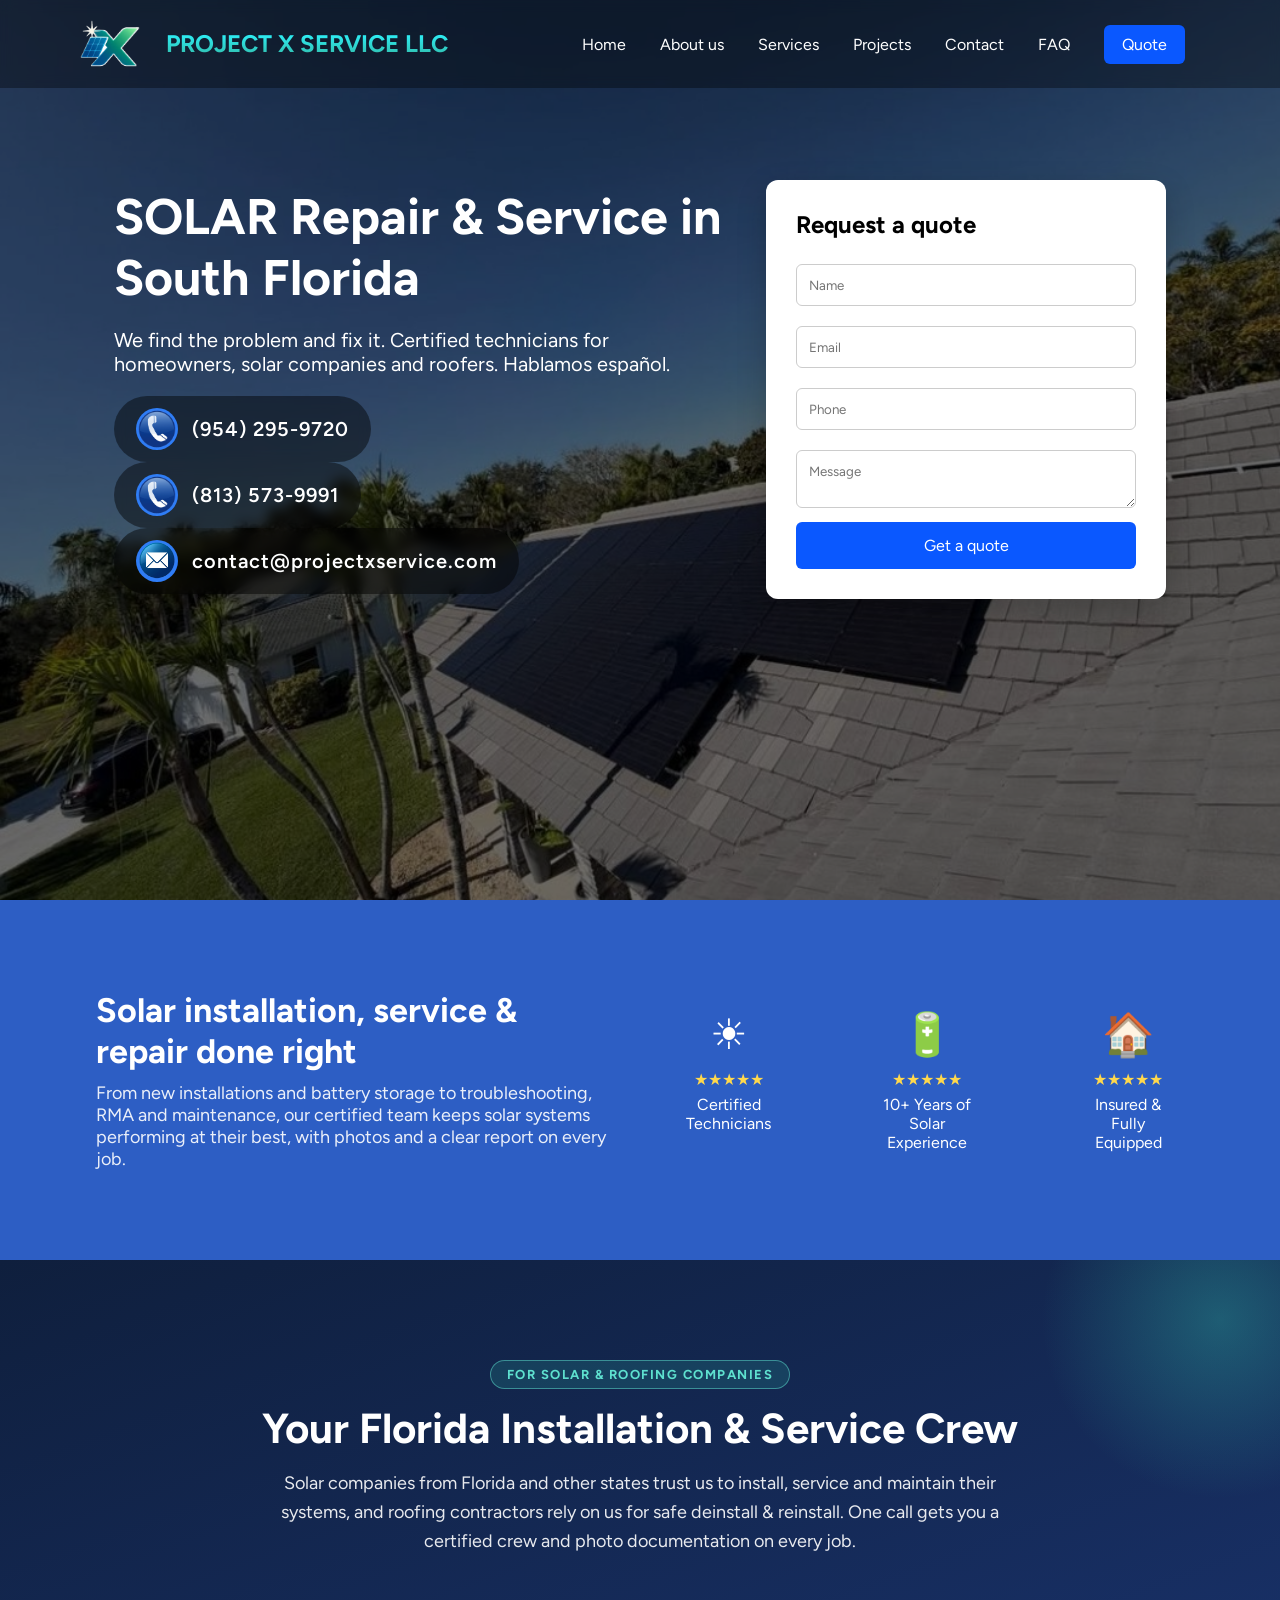
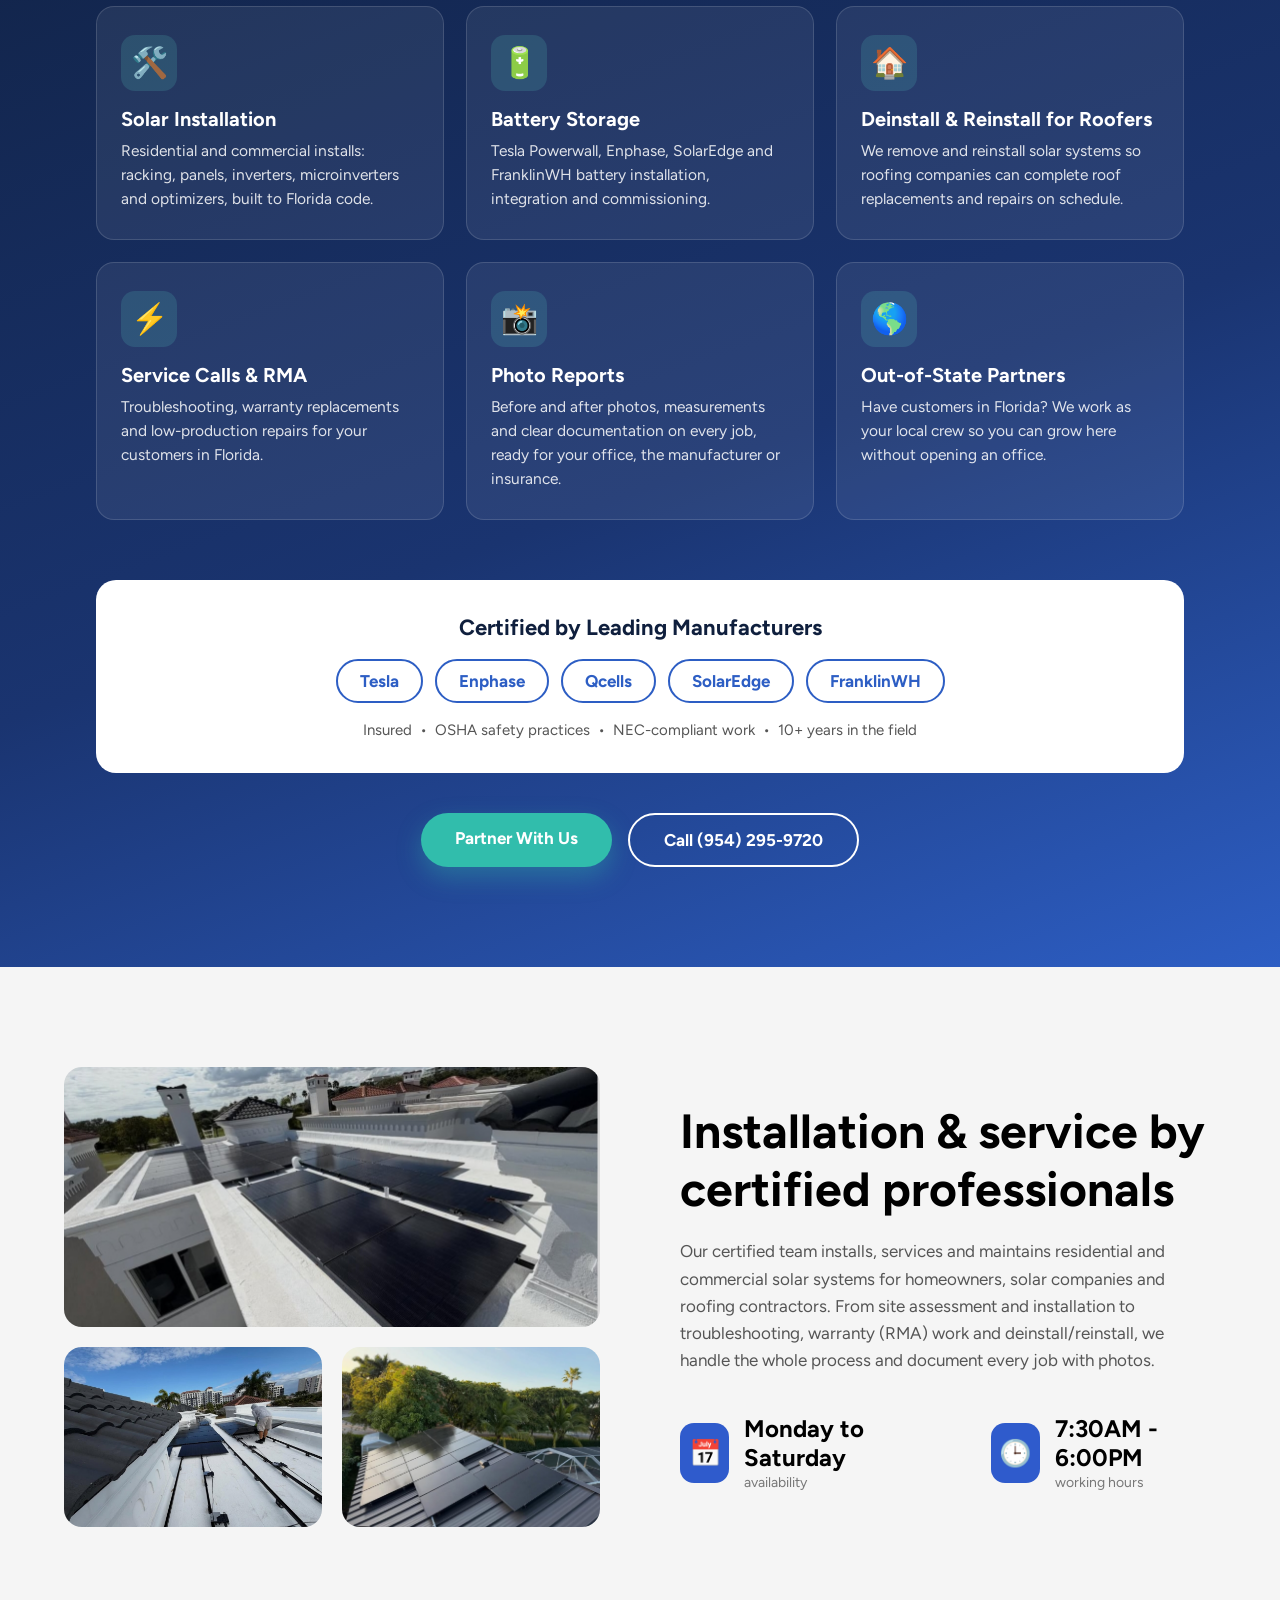
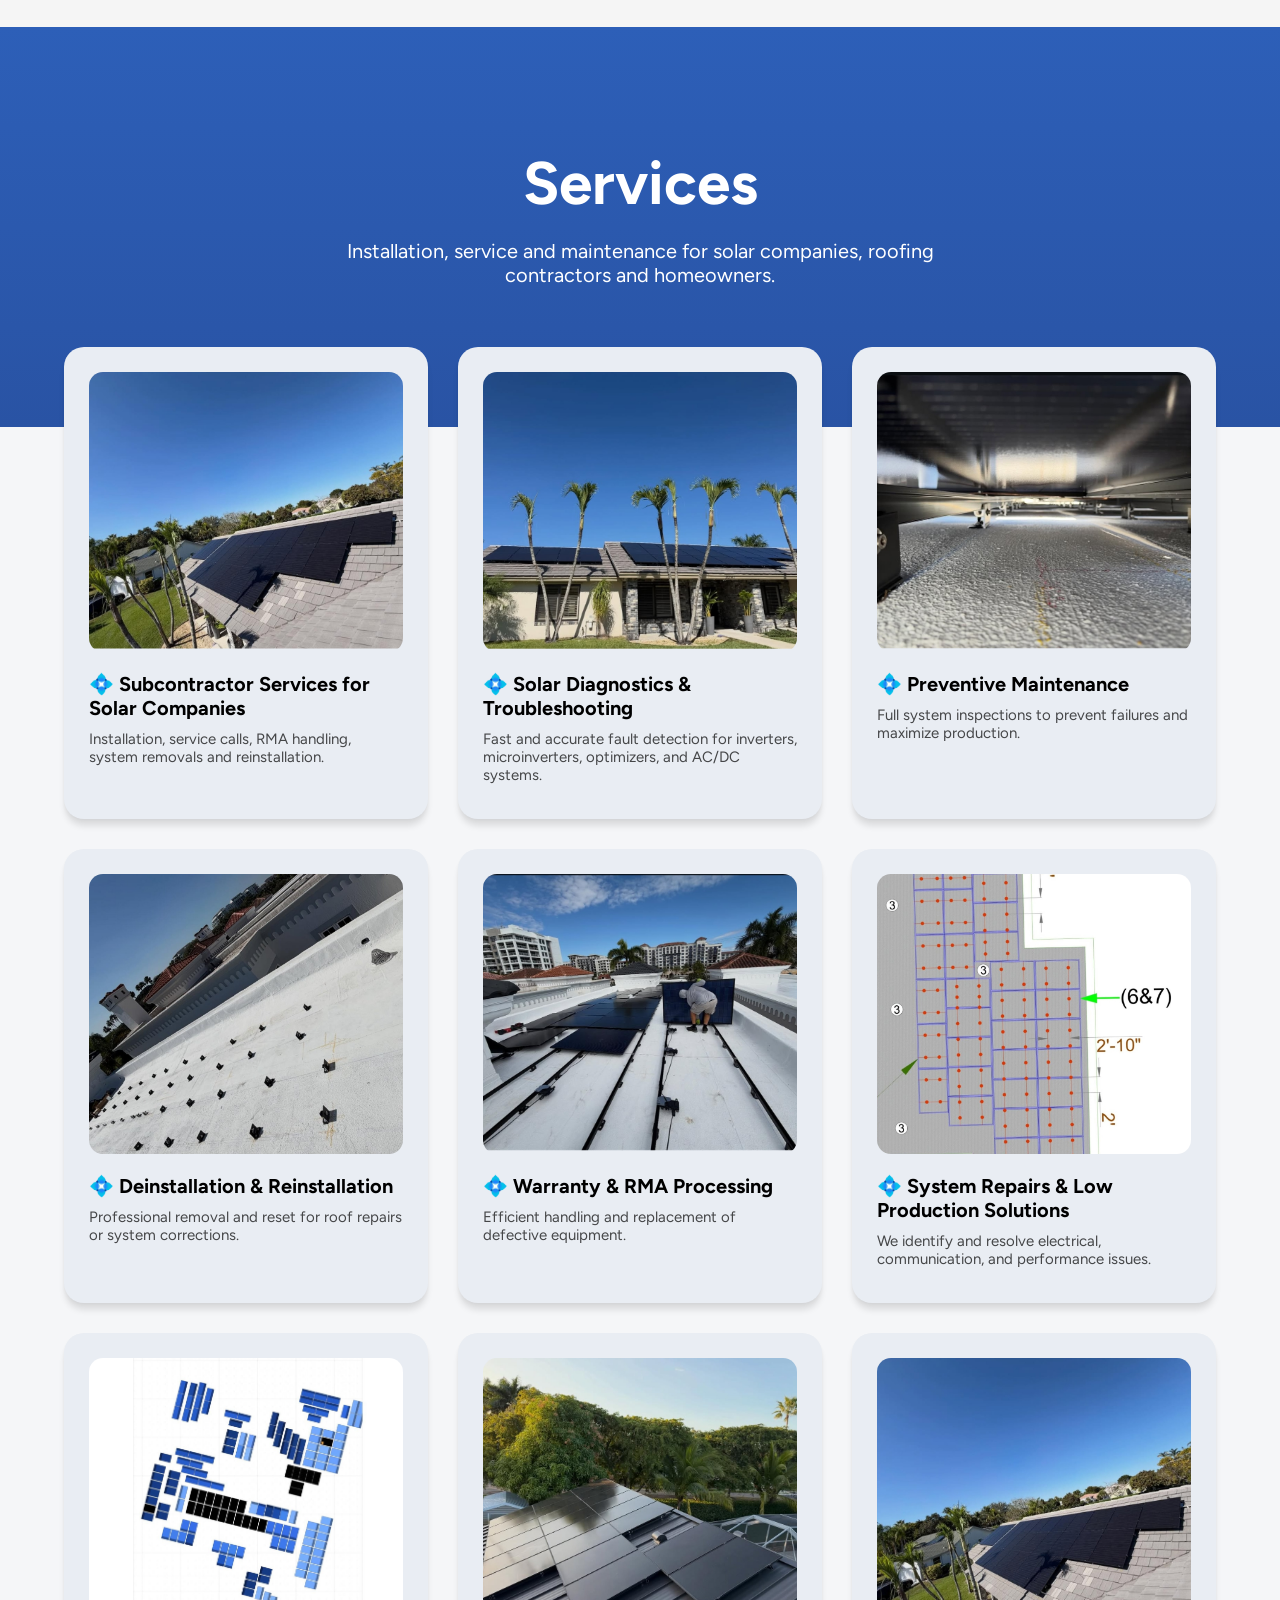
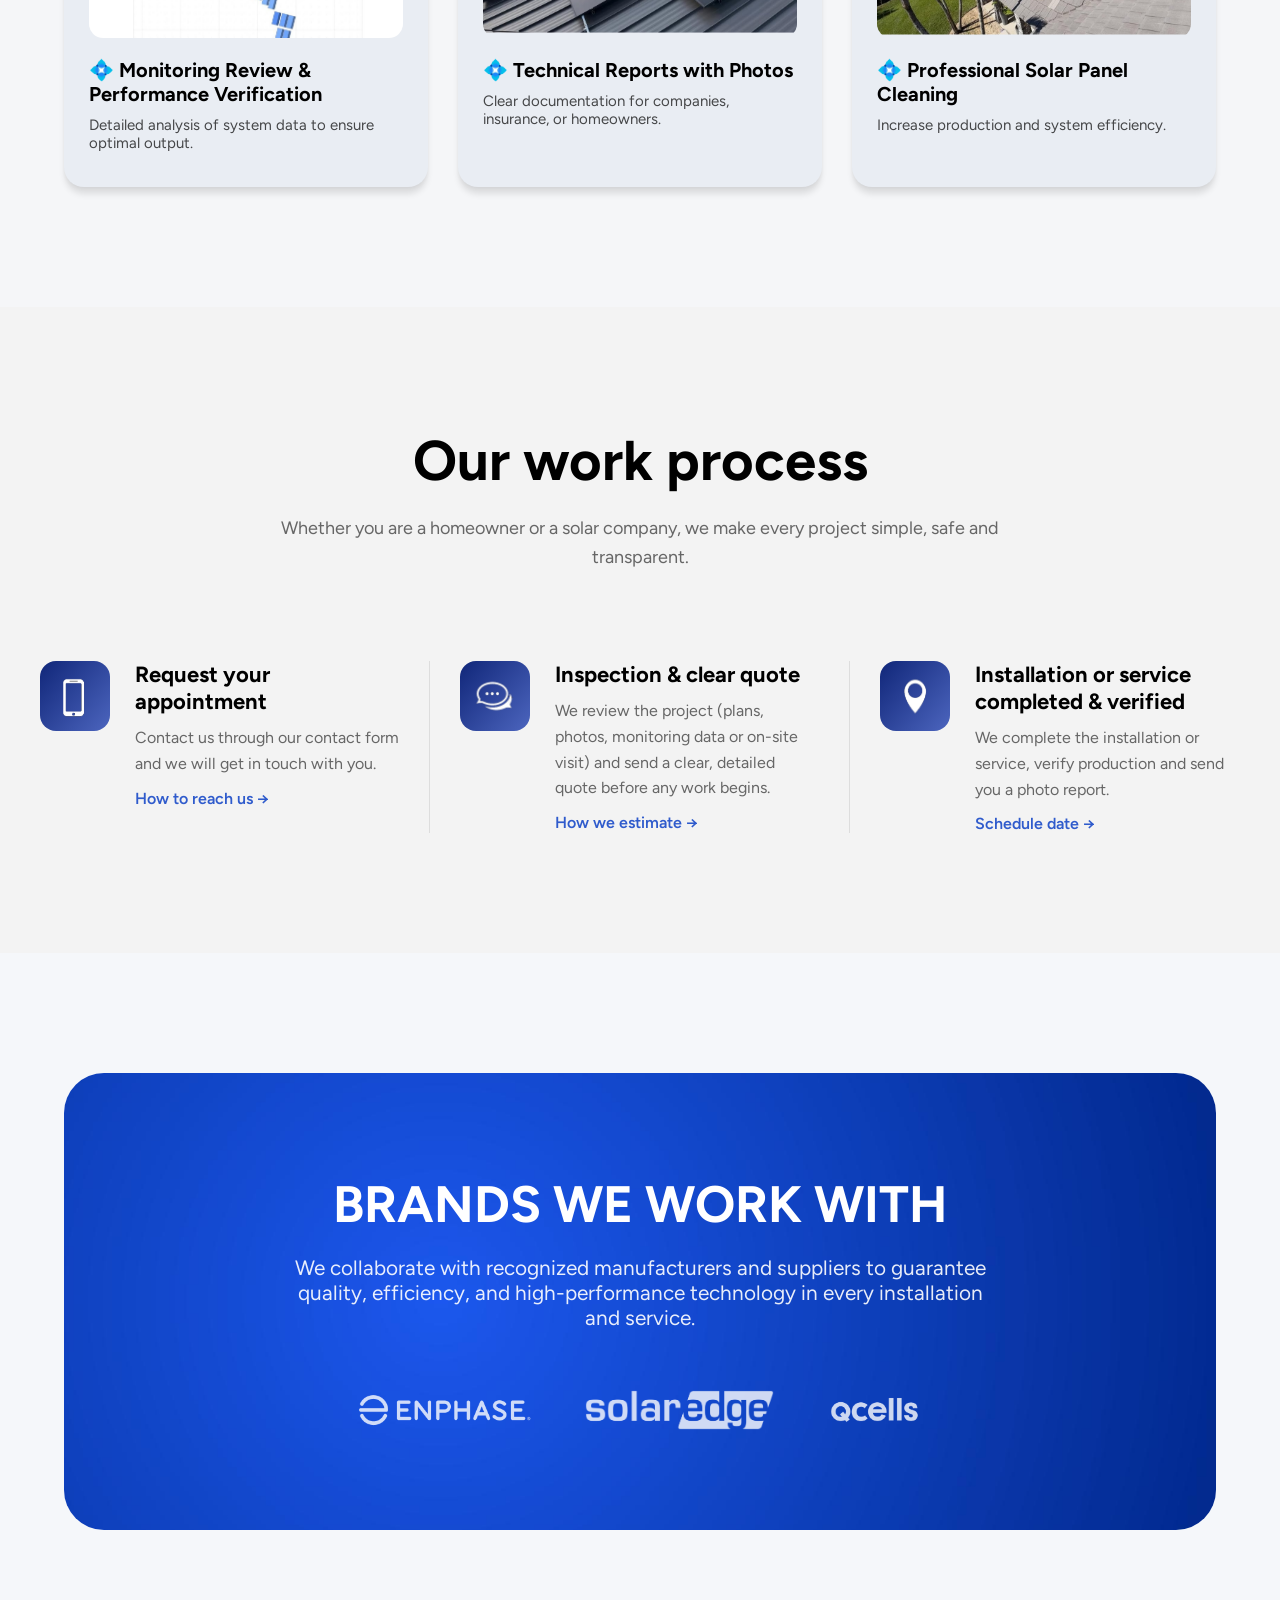
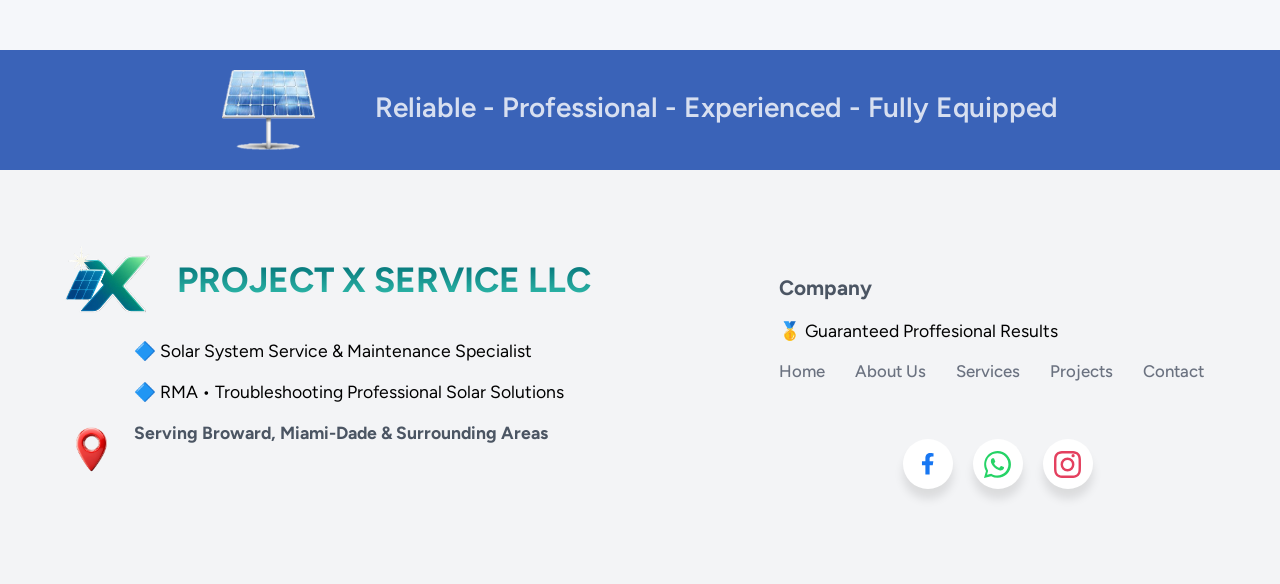
==== commit 325766c1: "Homepage title: SOLAR Repair & Service in South Florida (remove Subcontractor)" ====
--- a/index.html
+++ b/index.html
@@ -4,19 +4,19 @@
   <meta charset="utf-8" />
   <meta name="viewport" content="width=device-width, initial-scale=1" />
   <link rel="shortcut icon" href="Img/Logo-nav.png" type="image/png">
-  <title>Solar Installation &amp; Service Subcontractor in Florida | Project X Service</title>
-<meta name="description" content="Certified solar installation and service crew for solar companies, roofing contractors and homeowners across Florida. Tesla, Enphase, Qcells, SolarEdge and FranklinWH certified. Call (954) 295-9720.">
-<link rel="canonical" href="https://projectxservicellc.com/">
-<meta name="robots" content="index, follow">
-<meta property="og:type" content="website">
-<meta property="og:site_name" content="Project X Service LLC">
-<meta property="og:title" content="Solar Installation &amp; Service Subcontractor in Florida | Project X Service">
-<meta property="og:description" content="Certified solar installation and service crew for solar companies, roofing contractors and homeowners across Florida. Tesla, Enphase, Qcells, SolarEdge and FranklinWH certified. Call (954) 295-9720.">
-<meta property="og:url" content="https://projectxservicellc.com/">
-<meta property="og:locale" content="en_US">
-<meta name="twitter:card" content="summary_large_image">
-<script type="application/ld+json">
-{"@context":"https://schema.org","@type":"HomeAndConstructionBusiness","name":"Project X Service LLC","url":"https://projectxservicellc.com/","telephone":"+1-954-295-9720","email":"contact@projectxservice.com","description":"Certified solar installation and service subcontractor for solar companies, roofing contractors and homeowners across Florida: installation, battery storage, diagnostics, RMA/warranty, deinstall/reinstall and maintenance.","address":{"@type":"PostalAddress","addressLocality":"Fort Lauderdale","addressRegion":"FL","addressCountry":"US"},"areaServed":["Florida","Broward County, FL","Miami-Dade County, FL"],"openingHoursSpecification":[{"@type":"OpeningHoursSpecification","dayOfWeek":["Monday","Tuesday","Wednesday","Thursday","Friday","Saturday"],"opens":"07:30","closes":"18:00"}],"sameAs":["https://www.instagram.com/projectxservicellc/","https://www.facebook.com/profile.php?id=61576101704373"]}
+  <title>SOLAR Repair &amp; Service in South Florida | Project X Service</title>
+<meta name="description" content="SOLAR repair, diagnostics and maintenance for homeowners in Broward, Miami-Dade and Palm Beach. Inverter issues, panels not producing, app not reporting. Certified & insured. Hablamos español. Call (954) 295-9720.">
+<link rel="canonical" href="https://projectxservicellc.com/">
+<meta name="robots" content="index, follow">
+<meta property="og:type" content="website">
+<meta property="og:site_name" content="Project X Service LLC">
+<meta property="og:title" content="SOLAR Repair &amp; Service in South Florida | Project X Service">
+<meta property="og:description" content="SOLAR repair, diagnostics and maintenance for homeowners in Broward, Miami-Dade and Palm Beach. Inverter issues, panels not producing, app not reporting. Certified & insured. Hablamos español. Call (954) 295-9720.">
+<meta property="og:url" content="https://projectxservicellc.com/">
+<meta property="og:locale" content="en_US">
+<meta name="twitter:card" content="summary_large_image">
+<script type="application/ld+json">
+{"@context":"https://schema.org","@type":"HomeAndConstructionBusiness","name":"Project X Service LLC","url":"https://projectxservicellc.com/","telephone":"+1-954-295-9720","email":"contact@projectxservice.com","description":"SOLAR repair and service for homeowners, solar companies and roofing contractors across South Florida: installation, battery storage, diagnostics, RMA/warranty, deinstall/reinstall and maintenance.","address":{"@type":"PostalAddress","addressLocality":"Fort Lauderdale","addressRegion":"FL","addressCountry":"US"},"areaServed":["Florida","Broward County, FL","Miami-Dade County, FL"],"openingHoursSpecification":[{"@type":"OpeningHoursSpecification","dayOfWeek":["Monday","Tuesday","Wednesday","Thursday","Friday","Saturday"],"opens":"07:30","closes":"18:00"}],"sameAs":["https://www.instagram.com/projectxservicellc/","https://www.facebook.com/profile.php?id=61576101704373"]}
 </script>
   <link rel="stylesheet" href="style.css" />
   <link rel="stylesheet" href="https://cdnjs.cloudflare.com/ajax/libs/font-awesome/6.5.0/css/all.min.css">
@@ -57,8 +57,8 @@
 
           <!-- TEXTO -->
           <div class="hero-text">
-              <h1 class="hero-reveal step-1">Solar Installation &amp; Service Subcontractor in Florida</h1>
-              <p class="hero-reveal step-2">Installation crews and service technicians for solar companies, roofing contractors and homeowners across Florida.</p>
+              <h1 class="hero-reveal step-1">SOLAR Repair &amp; Service in South Florida</h1>
+              <p class="hero-reveal step-2">We find the problem and fix it. Certified technicians for homeowners, solar companies and roofers. Hablamos español.</p>
 
           <div class="hero-buttons hero-reveal step-3">
 
@@ -158,34 +158,34 @@
   </div>
 </section>
 
-<!-- ===== PARTNERS (B2B) ===== -->
-<section class="partners" id="partners">
-<div class="partners-container">
-<div class="partners-head reveal">
-<span class="partners-tag">For Solar &amp; Roofing Companies</span>
-<h2>Your Florida Installation &amp; Service Crew</h2>
-<p>Solar companies from Florida and other states trust us to install, service and maintain their systems, and roofing contractors rely on us for safe deinstall &amp; reinstall. One call gets you a certified crew and photo documentation on every job.</p>
-</div>
-<div class="partners-grid">
-<div class="partner-card reveal"><div class="partner-icon">🛠️</div><h3>Solar Installation</h3><p>Residential and commercial installs: racking, panels, inverters, microinverters and optimizers, built to Florida code.</p></div>
-<div class="partner-card reveal"><div class="partner-icon">🔋</div><h3>Battery Storage</h3><p>Tesla Powerwall, Enphase, SolarEdge and FranklinWH battery installation, integration and commissioning.</p></div>
-<div class="partner-card reveal"><div class="partner-icon">🏠</div><h3>Deinstall &amp; Reinstall for Roofers</h3><p>We remove and reinstall solar systems so roofing companies can complete roof replacements and repairs on schedule.</p></div>
-<div class="partner-card reveal"><div class="partner-icon">⚡</div><h3>Service Calls &amp; RMA</h3><p>Troubleshooting, warranty replacements and low-production repairs for your customers in Florida.</p></div>
-<div class="partner-card reveal"><div class="partner-icon">📸</div><h3>Photo Reports</h3><p>Before and after photos, measurements and clear documentation on every job, ready for your office, the manufacturer or insurance.</p></div>
-<div class="partner-card reveal"><div class="partner-icon">🌎</div><h3>Out-of-State Partners</h3><p>Have customers in Florida? We work as your local crew so you can grow here without opening an office.</p></div>
-</div>
-<div class="cert-strip reveal">
-<h3>Certified by Leading Manufacturers</h3>
-<div class="cert-badges"><span>Tesla</span><span>Enphase</span><span>Qcells</span><span>SolarEdge</span><span>FranklinWH</span></div>
-<p class="cert-note">Insured &nbsp;•&nbsp; OSHA safety practices &nbsp;•&nbsp; NEC-compliant work &nbsp;•&nbsp; 10+ years in the field</p>
-</div>
-<div class="partners-cta reveal">
-<a href="#partners" class="partners-btn" data-open-partner>Partner With Us</a>
-<a href="tel:+19542959720" class="partners-btn ghost">Call (954) 295-9720</a>
-</div>
-</div>
-</section>
-
+<!-- ===== PARTNERS (B2B) ===== -->
+<section class="partners" id="partners">
+<div class="partners-container">
+<div class="partners-head reveal">
+<span class="partners-tag">For Solar &amp; Roofing Companies</span>
+<h2>Your Florida Installation &amp; Service Crew</h2>
+<p>Solar companies from Florida and other states trust us to install, service and maintain their systems, and roofing contractors rely on us for safe deinstall &amp; reinstall. One call gets you a certified crew and photo documentation on every job.</p>
+</div>
+<div class="partners-grid">
+<div class="partner-card reveal"><div class="partner-icon">🛠️</div><h3>Solar Installation</h3><p>Residential and commercial installs: racking, panels, inverters, microinverters and optimizers, built to Florida code.</p></div>
+<div class="partner-card reveal"><div class="partner-icon">🔋</div><h3>Battery Storage</h3><p>Tesla Powerwall, Enphase, SolarEdge and FranklinWH battery installation, integration and commissioning.</p></div>
+<div class="partner-card reveal"><div class="partner-icon">🏠</div><h3>Deinstall &amp; Reinstall for Roofers</h3><p>We remove and reinstall solar systems so roofing companies can complete roof replacements and repairs on schedule.</p></div>
+<div class="partner-card reveal"><div class="partner-icon">⚡</div><h3>Service Calls &amp; RMA</h3><p>Troubleshooting, warranty replacements and low-production repairs for your customers in Florida.</p></div>
+<div class="partner-card reveal"><div class="partner-icon">📸</div><h3>Photo Reports</h3><p>Before and after photos, measurements and clear documentation on every job, ready for your office, the manufacturer or insurance.</p></div>
+<div class="partner-card reveal"><div class="partner-icon">🌎</div><h3>Out-of-State Partners</h3><p>Have customers in Florida? We work as your local crew so you can grow here without opening an office.</p></div>
+</div>
+<div class="cert-strip reveal">
+<h3>Certified by Leading Manufacturers</h3>
+<div class="cert-badges"><span>Tesla</span><span>Enphase</span><span>Qcells</span><span>SolarEdge</span><span>FranklinWH</span></div>
+<p class="cert-note">Insured &nbsp;•&nbsp; OSHA safety practices &nbsp;•&nbsp; NEC-compliant work &nbsp;•&nbsp; 10+ years in the field</p>
+</div>
+<div class="partners-cta reveal">
+<a href="#partners" class="partners-btn" data-open-partner>Partner With Us</a>
+<a href="tel:+19542959720" class="partners-btn ghost">Call (954) 295-9720</a>
+</div>
+</div>
+</section>
+
 <!-- ===== SECCIÓN SERVICIOS ===== -->
 <section class="services-section">
 
@@ -441,9 +441,9 @@
       <p class="D2-footer">🥇 Guaranteed Proffesional Results</p>
 
       <ul class="footer-links-horizontal">
-        <li><a href="index.html">Home</a></li>
+        <li><a href="/">Home</a></li>
         <li><a href="about_us.html">About Us</a></li>
-        <li><a href="index.html#services">Services</a></li>
+        <li><a href="/#services">Services</a></li>
         <li><a href="projects.html">Projects</a></li>
         <li><a href="contact.html">Contact</a></li>
       </ul>
@@ -482,58 +482,58 @@
   </div>
 </footer>
 
-<!-- ===== PARTNER MODAL ===== -->
-<div class="px-modal" id="partnerModal" aria-hidden="true">
-<div class="px-modal-backdrop" data-close></div>
-<div class="px-modal-box form-card" role="dialog" aria-modal="true" aria-labelledby="partnerTitle">
-<button type="button" class="px-modal-close" data-close aria-label="Close">&times;</button>
-<h2 id="partnerTitle">Partner With Us</h2>
-<p class="px-modal-sub">Tell us about your company and your projects in Florida.</p>
-<form id="partnerForm">
-<input type="text" name="Company" placeholder="Company name" required>
-<input type="text" name="Name" placeholder="Contact name" required>
-<input type="email" name="email" placeholder="Email" required>
-<input type="tel" name="Phone" placeholder="Phone">
-<input type="text" name="State" placeholder="State (e.g. Texas)">
-<textarea name="Message" placeholder="Tell us about your projects"></textarea>
-<input type="hidden" name="_subject" value="New Partnership Inquiry - Project X Website">
-<input type="hidden" name="_template" value="table">
-<input type="hidden" name="_captcha" value="false">
-<input type="text" name="_honey" class="px-hp" tabindex="-1" autocomplete="off">
-<button type="submit">Send</button>
-<p class="px-form-error" hidden>Something went wrong. Please email us at contact@projectxservice.com</p>
-</form>
-<div class="form-success" id="partnerSuccess">
-<div class="success-circle">
-<svg viewBox="0 0 52 52">
-<circle class="circle" cx="26" cy="26" r="24"/>
-<path class="check" d="M14 27 L22 35 L38 18"/>
-</svg>
-</div>
-<h3>Your message has been sent</h3>
-</div>
-</div>
-</div>
-<script>
-(function(){
-var m=document.getElementById('partnerModal');if(!m)return;
-var f=document.getElementById('partnerForm'),ok=document.getElementById('partnerSuccess'),err=m.querySelector('.px-form-error');
-function open(e){if(e)e.preventDefault();m.classList.add('open');m.setAttribute('aria-hidden','false');document.body.style.overflow='hidden';}
-function close(){m.classList.remove('open');m.setAttribute('aria-hidden','true');document.body.style.overflow='';}
-document.querySelectorAll('[data-open-partner]').forEach(function(b){b.addEventListener('click',open);});
-m.querySelectorAll('[data-close]').forEach(function(b){b.addEventListener('click',close);});
-document.addEventListener('keydown',function(e){if(e.key==='Escape')close();});
-f.addEventListener('submit',function(e){
-e.preventDefault();var btn=f.querySelector('button[type=submit]');btn.disabled=true;btn.textContent='Sending...';err.hidden=true;
-fetch('https://formsubmit.co/ajax/contact@projectxservice.com',{method:'POST',headers:{'Accept':'application/json'},body:new FormData(f)})
-.then(function(r){if(!r.ok)throw 0;return r.json();})
-.then(function(){f.style.display='none';ok.classList.add('active');ok.style.display='flex';f.reset();})
-.catch(function(){err.hidden=false;})
-.finally(function(){btn.disabled=false;btn.textContent='Send';});
-});
-})();
-</script>
-
+<!-- ===== PARTNER MODAL ===== -->
+<div class="px-modal" id="partnerModal" aria-hidden="true">
+<div class="px-modal-backdrop" data-close></div>
+<div class="px-modal-box form-card" role="dialog" aria-modal="true" aria-labelledby="partnerTitle">
+<button type="button" class="px-modal-close" data-close aria-label="Close">&times;</button>
+<h2 id="partnerTitle">Partner With Us</h2>
+<p class="px-modal-sub">Tell us about your company and your projects in Florida.</p>
+<form id="partnerForm">
+<input type="text" name="Company" placeholder="Company name" required>
+<input type="text" name="Name" placeholder="Contact name" required>
+<input type="email" name="email" placeholder="Email" required>
+<input type="tel" name="Phone" placeholder="Phone">
+<input type="text" name="State" placeholder="State (e.g. Texas)">
+<textarea name="Message" placeholder="Tell us about your projects"></textarea>
+<input type="hidden" name="_subject" value="New Partnership Inquiry - Project X Website">
+<input type="hidden" name="_template" value="table">
+<input type="hidden" name="_captcha" value="false">
+<input type="text" name="_honey" class="px-hp" tabindex="-1" autocomplete="off">
+<button type="submit">Send</button>
+<p class="px-form-error" hidden>Something went wrong. Please email us at contact@projectxservice.com</p>
+</form>
+<div class="form-success" id="partnerSuccess">
+<div class="success-circle">
+<svg viewBox="0 0 52 52">
+<circle class="circle" cx="26" cy="26" r="24"/>
+<path class="check" d="M14 27 L22 35 L38 18"/>
+</svg>
+</div>
+<h3>Your message has been sent</h3>
+</div>
+</div>
+</div>
+<script>
+(function(){
+var m=document.getElementById('partnerModal');if(!m)return;
+var f=document.getElementById('partnerForm'),ok=document.getElementById('partnerSuccess'),err=m.querySelector('.px-form-error');
+function open(e){if(e)e.preventDefault();m.classList.add('open');m.setAttribute('aria-hidden','false');document.body.style.overflow='hidden';}
+function close(){m.classList.remove('open');m.setAttribute('aria-hidden','true');document.body.style.overflow='';}
+document.querySelectorAll('[data-open-partner]').forEach(function(b){b.addEventListener('click',open);});
+m.querySelectorAll('[data-close]').forEach(function(b){b.addEventListener('click',close);});
+document.addEventListener('keydown',function(e){if(e.key==='Escape')close();});
+f.addEventListener('submit',function(e){
+e.preventDefault();var btn=f.querySelector('button[type=submit]');btn.disabled=true;btn.textContent='Sending...';err.hidden=true;
+fetch('https://formsubmit.co/ajax/contact@projectxservice.com',{method:'POST',headers:{'Accept':'application/json'},body:new FormData(f)})
+.then(function(r){if(!r.ok)throw 0;return r.json();})
+.then(function(){f.style.display='none';ok.classList.add('active');ok.style.display='flex';f.reset();})
+.catch(function(){err.hidden=false;})
+.finally(function(){btn.disabled=false;btn.textContent='Send';});
+});
+})();
+</script>
+
 <script src="script.js"></script>
 </body>
 
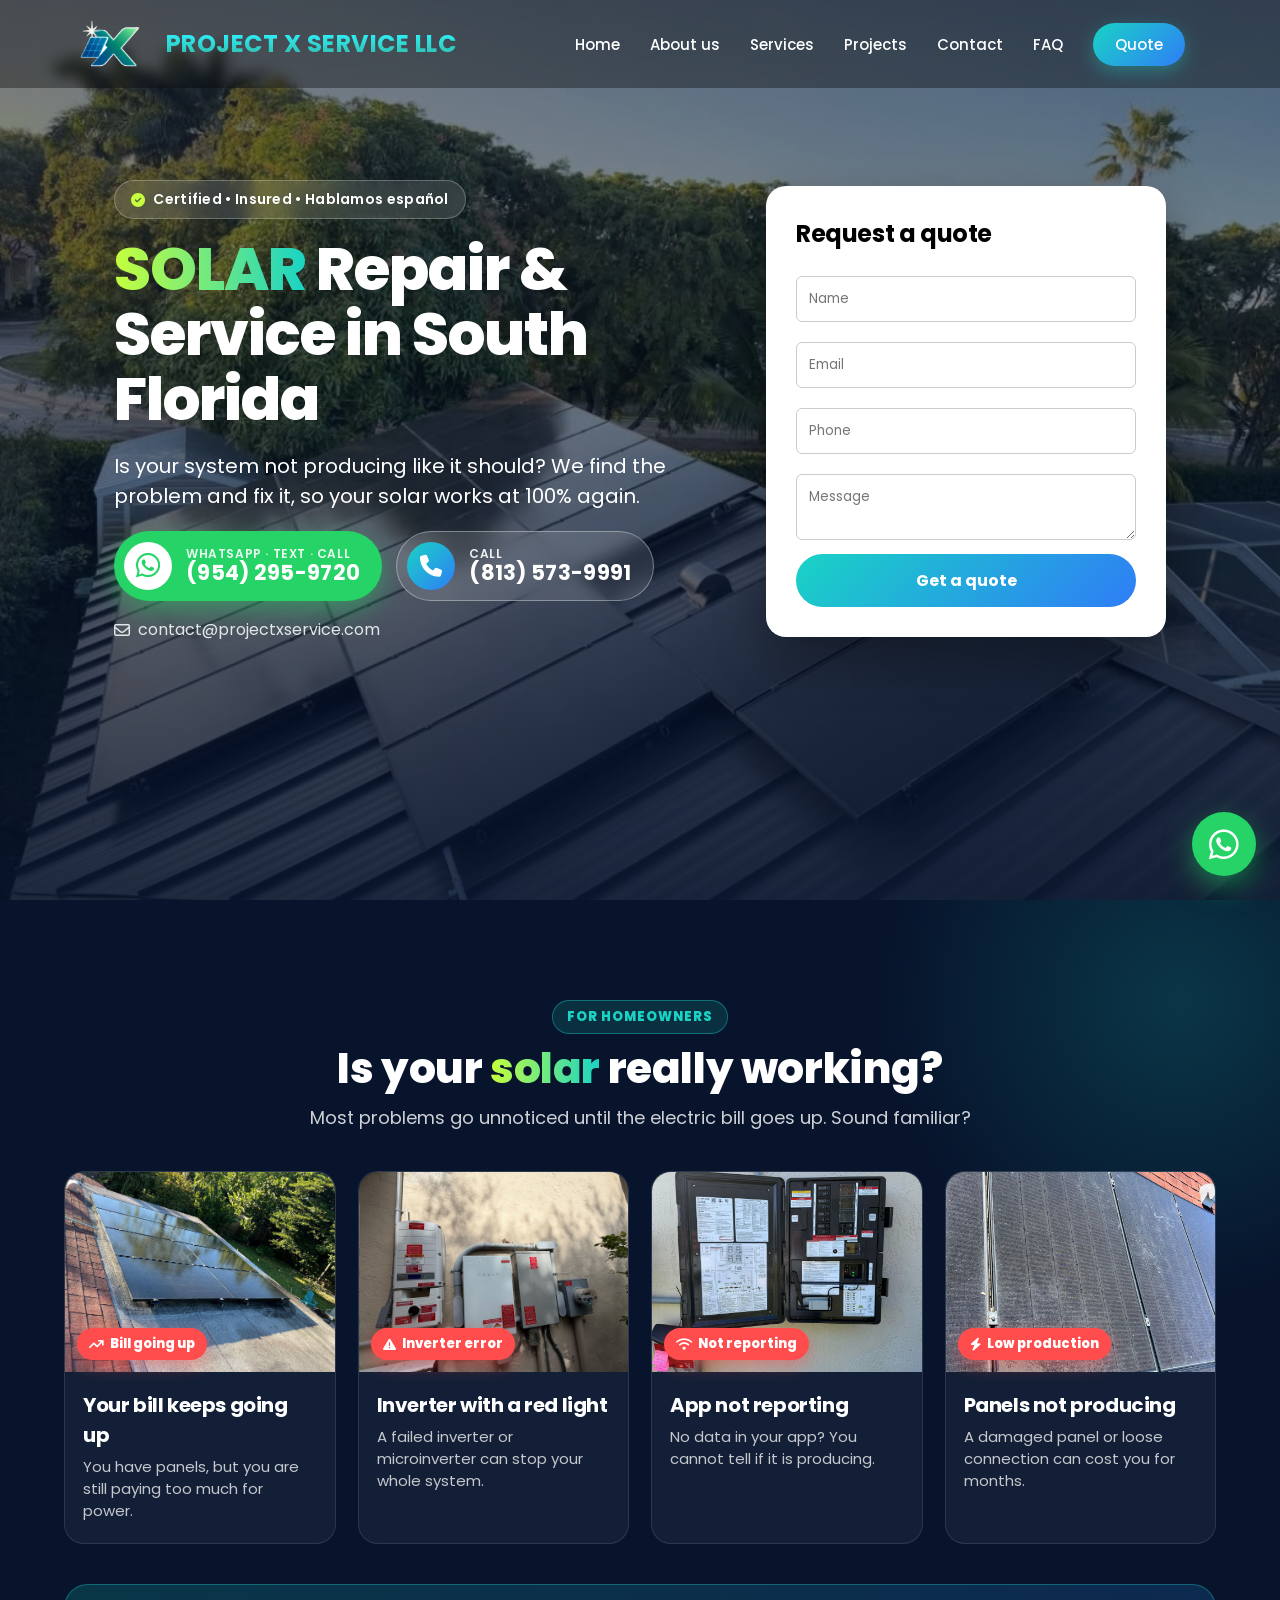
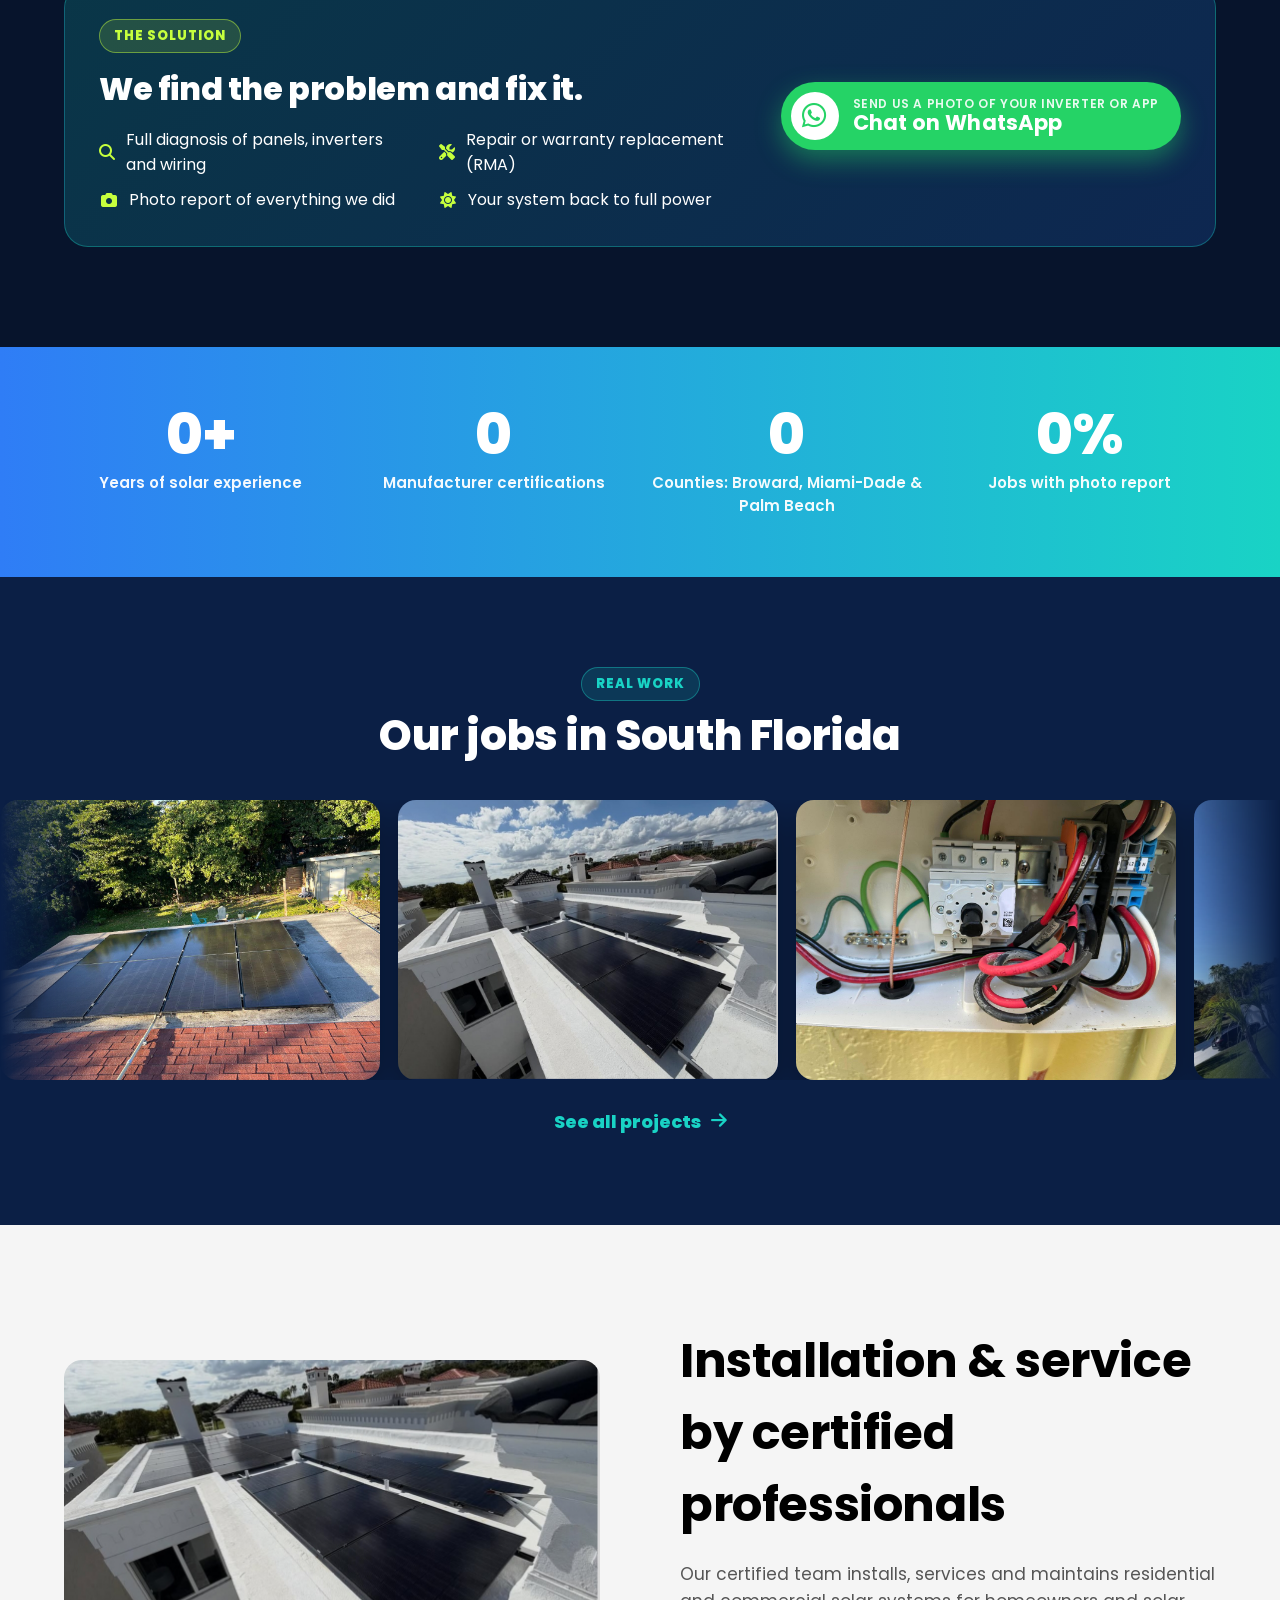
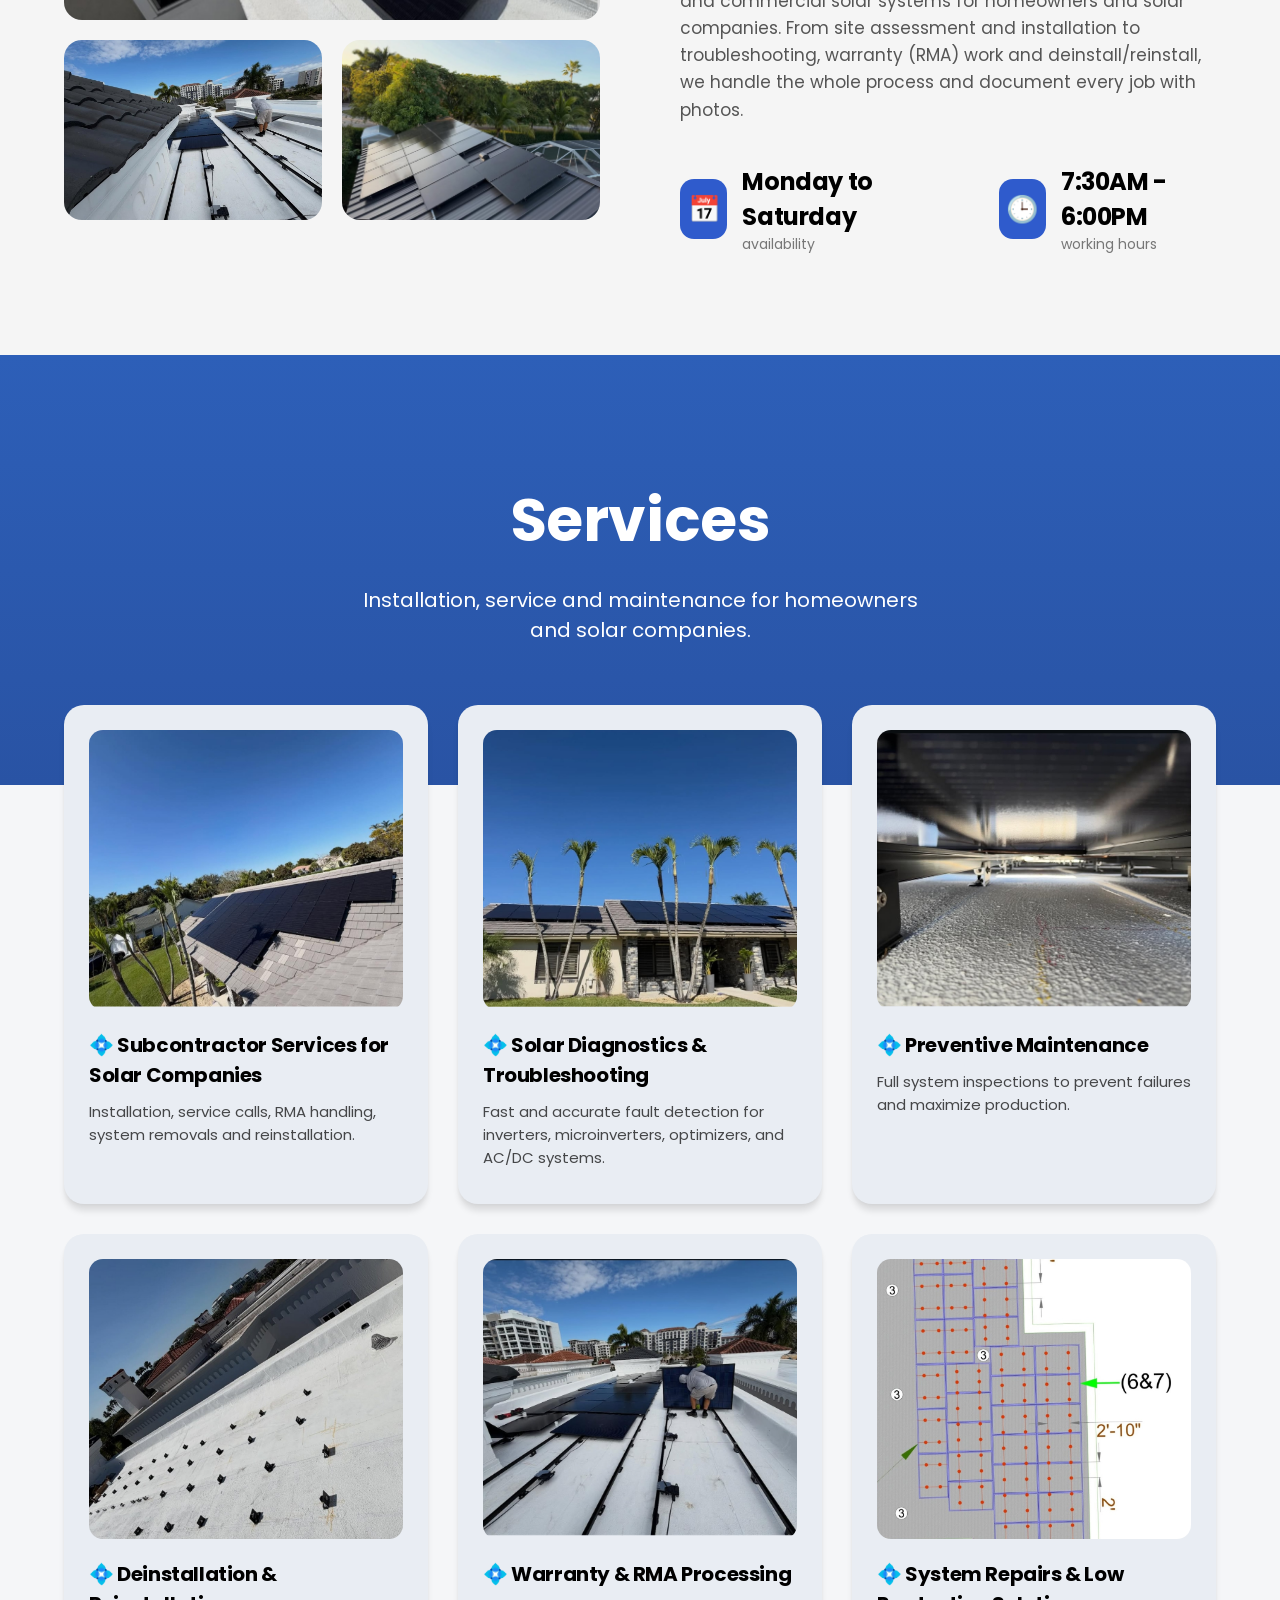
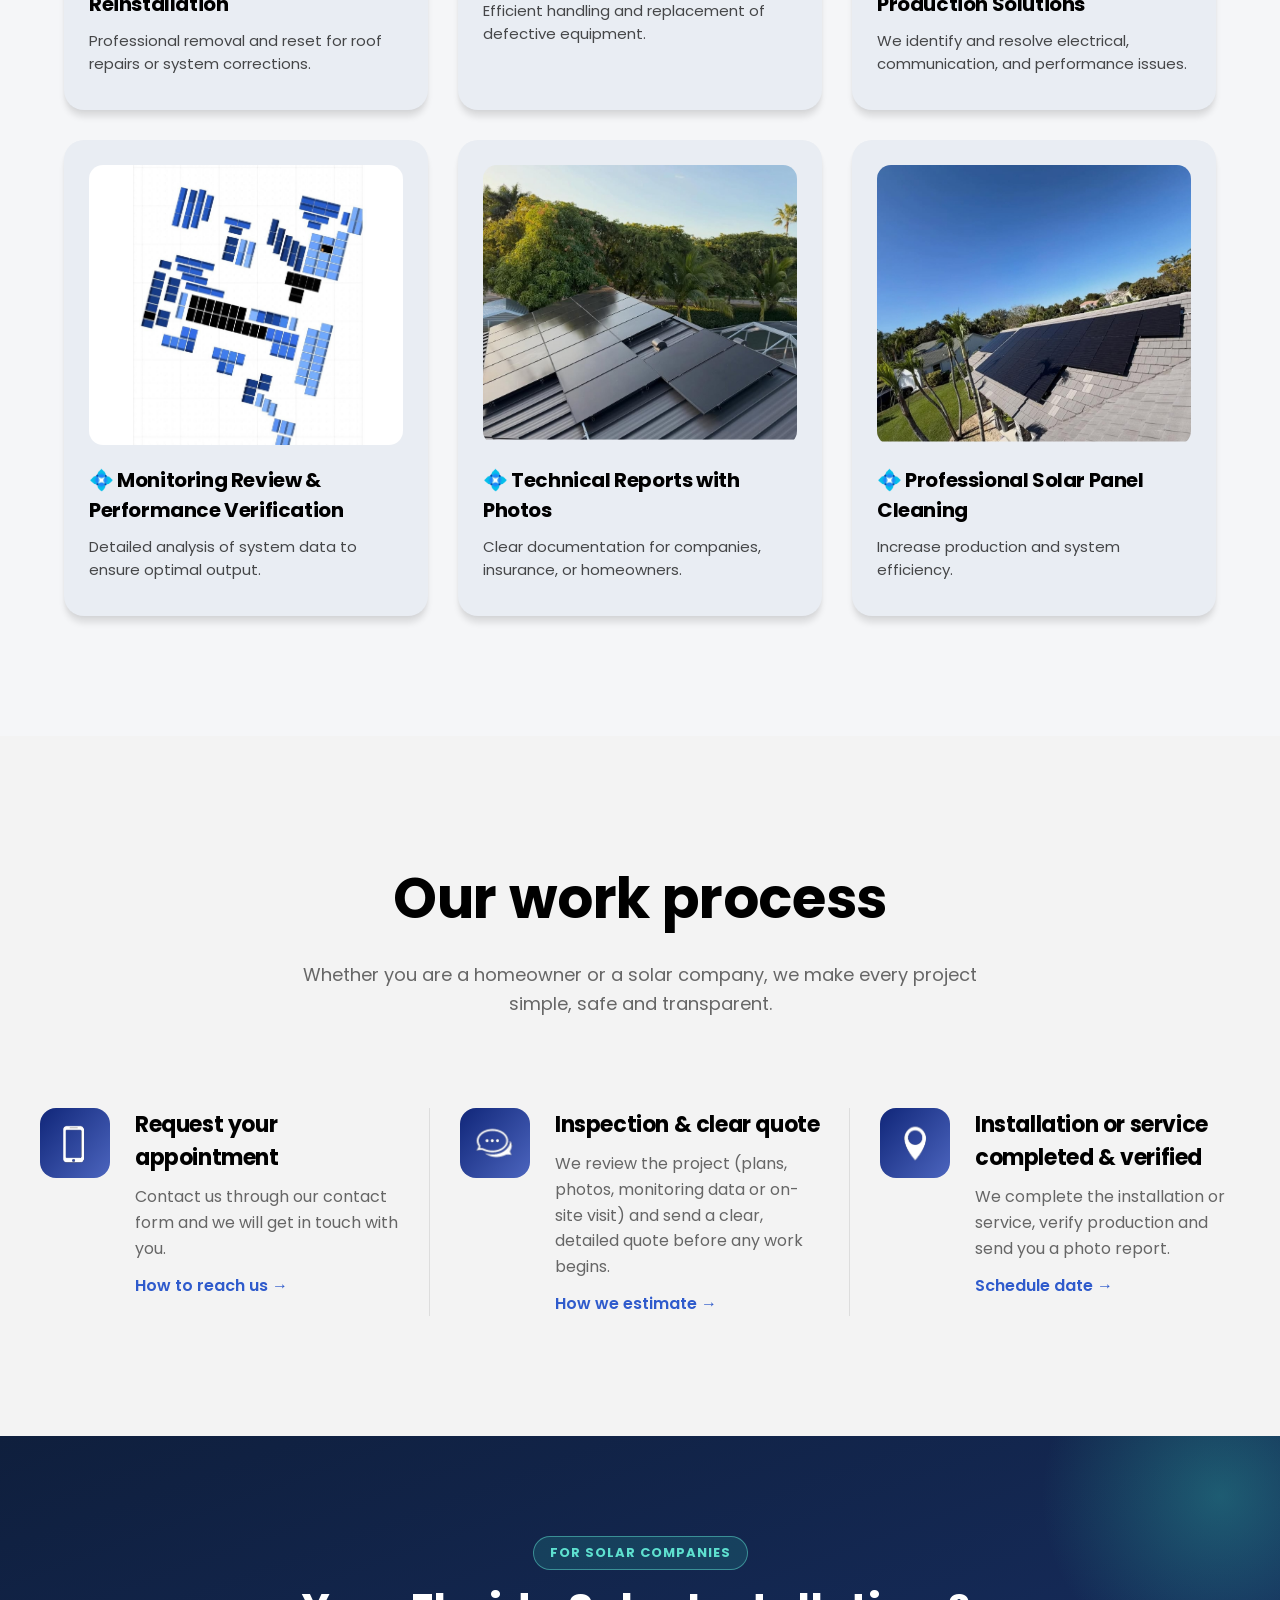
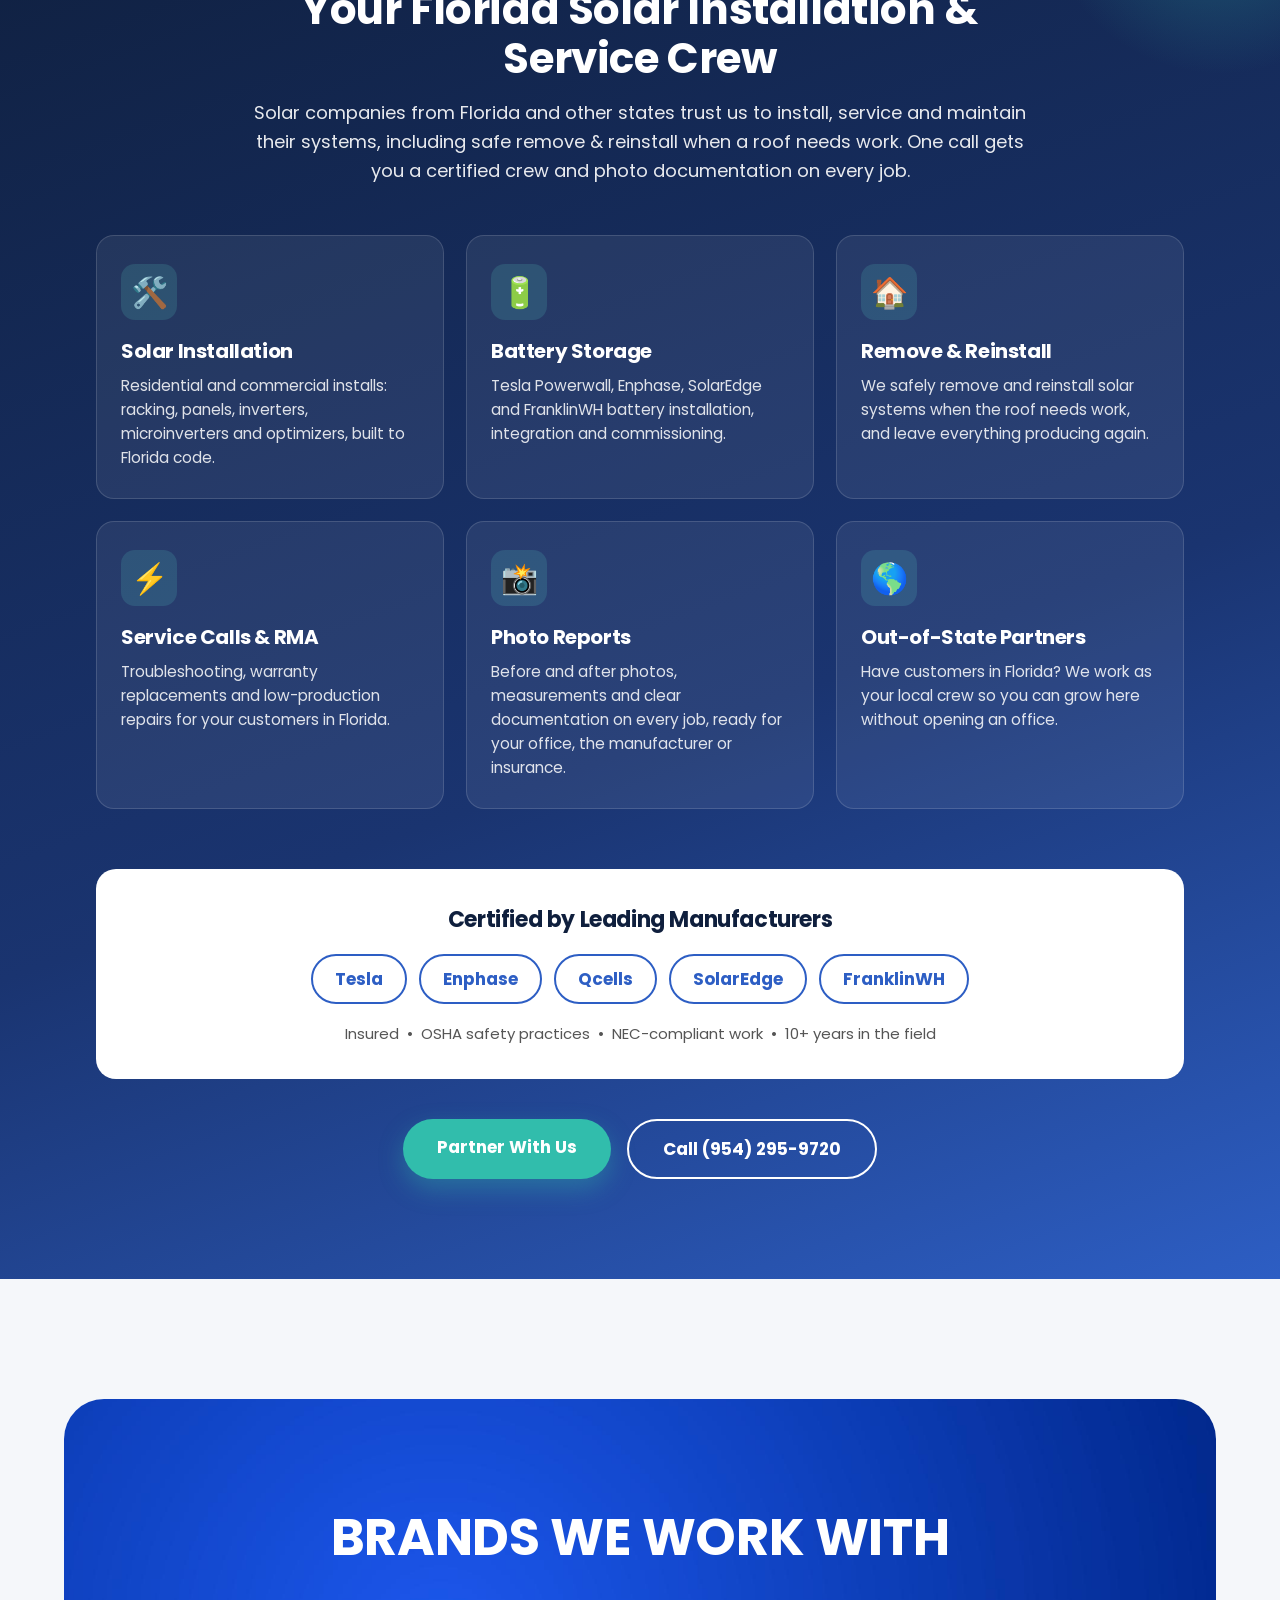
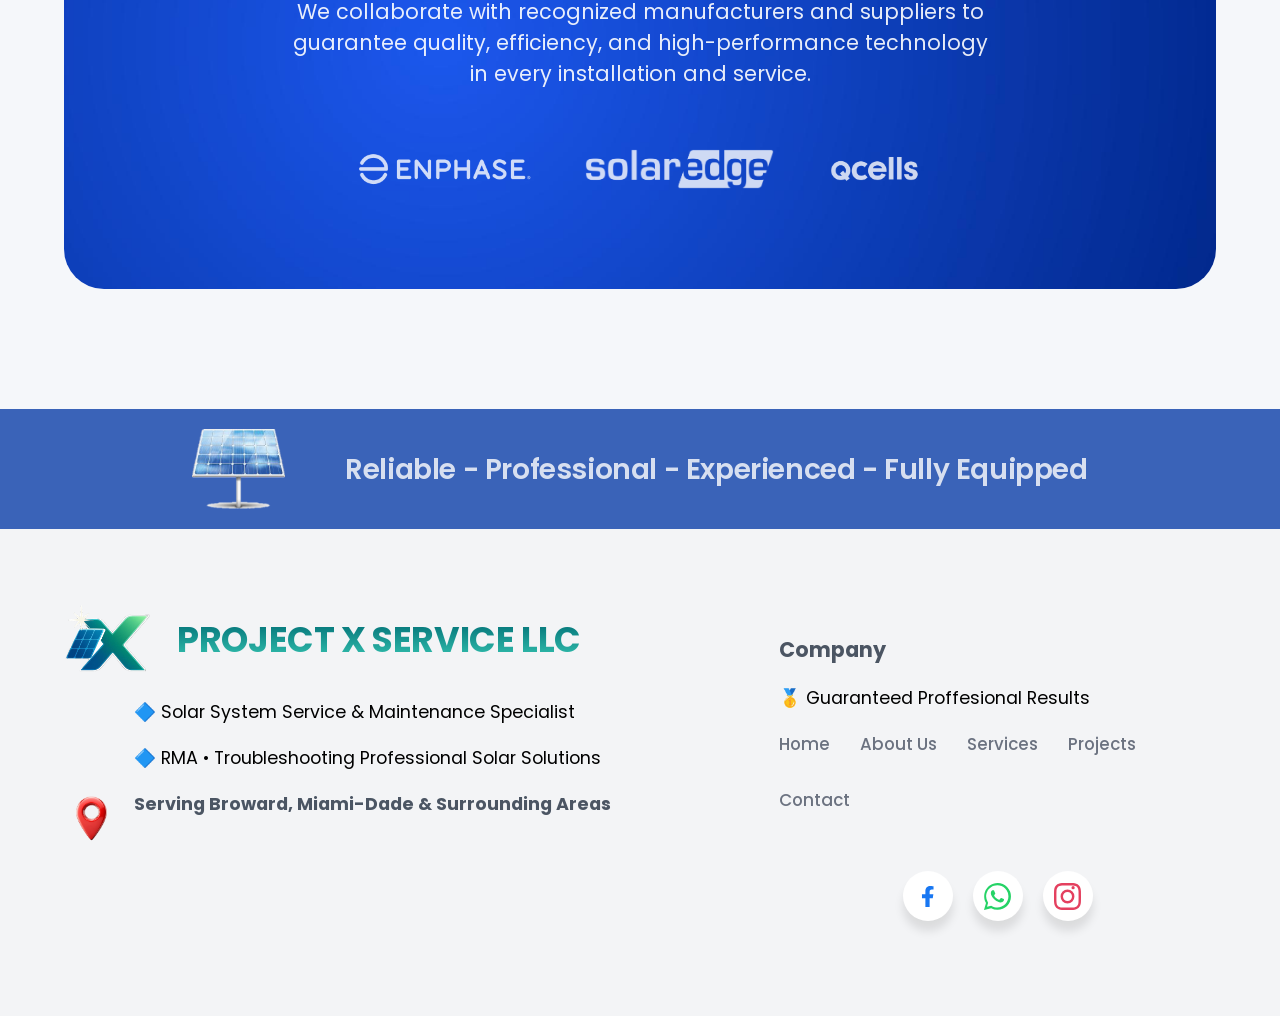
==== commit 3105657d: "Homepage v2: SOLAR hero slideshow, WhatsApp/Call buttons, homeowner problems, stats, gallery Co-Auth" ====
--- a/index.html
+++ b/index.html
@@ -16,9 +16,11 @@
 <meta property="og:locale" content="en_US">
 <meta name="twitter:card" content="summary_large_image">
 <script type="application/ld+json">
-{"@context":"https://schema.org","@type":"HomeAndConstructionBusiness","name":"Project X Service LLC","url":"https://projectxservicellc.com/","telephone":"+1-954-295-9720","email":"contact@projectxservice.com","description":"SOLAR repair and service for homeowners, solar companies and roofing contractors across South Florida: installation, battery storage, diagnostics, RMA/warranty, deinstall/reinstall and maintenance.","address":{"@type":"PostalAddress","addressLocality":"Fort Lauderdale","addressRegion":"FL","addressCountry":"US"},"areaServed":["Florida","Broward County, FL","Miami-Dade County, FL"],"openingHoursSpecification":[{"@type":"OpeningHoursSpecification","dayOfWeek":["Monday","Tuesday","Wednesday","Thursday","Friday","Saturday"],"opens":"07:30","closes":"18:00"}],"sameAs":["https://www.instagram.com/projectxservicellc/","https://www.facebook.com/profile.php?id=61576101704373"]}
+{"@context":"https://schema.org","@type":"HomeAndConstructionBusiness","name":"Project X Service LLC","url":"https://projectxservicellc.com/","telephone":"+1-954-295-9720","email":"contact@projectxservice.com","description":"SOLAR repair and service for homeowners and solar companies across South Florida: installation, battery storage, diagnostics, RMA/warranty, deinstall/reinstall and maintenance.","address":{"@type":"PostalAddress","addressLocality":"Fort Lauderdale","addressRegion":"FL","addressCountry":"US"},"areaServed":["Florida","Broward County, FL","Miami-Dade County, FL"],"openingHoursSpecification":[{"@type":"OpeningHoursSpecification","dayOfWeek":["Monday","Tuesday","Wednesday","Thursday","Friday","Saturday"],"opens":"07:30","closes":"18:00"}],"sameAs":["https://www.instagram.com/projectxservicellc/","https://www.facebook.com/profile.php?id=61576101704373"]}
 </script>
   <link rel="stylesheet" href="style.css" />
+  <link rel="stylesheet" href="home.css" />
+  <link href="https://fonts.googleapis.com/css2?family=Poppins:wght@400;500;600;700;800&display=swap" rel="stylesheet">
   <link rel="stylesheet" href="https://cdnjs.cloudflare.com/ajax/libs/font-awesome/6.5.0/css/all.min.css">
 
 
@@ -49,49 +51,39 @@
 </header>
 
 <!-- HERO -->
-  <section class="hero">
-
-      <div class="overlay"></div>
+  <section class="hero hx-hero">
+
+      <div class="hx-slides" aria-hidden="true">
+        <div class="hx-slide" style="background-image:url('Img/Fondo2.jpg')"></div>
+        <div class="hx-slide" style="background-image:url('Img/servicio2.jpg')"></div>
+        <div class="hx-slide" style="background-image:url('Img/A1.jpg')"></div>
+        <div class="hx-slide" style="background-image:url('Img/F-Projects.jpg')"></div>
+      </div>
+      <div class="overlay hx-overlay"></div>
 
       <div class="hero-container">
 
           <!-- TEXTO -->
           <div class="hero-text">
-              <h1 class="hero-reveal step-1">SOLAR Repair &amp; Service in South Florida</h1>
-              <p class="hero-reveal step-2">We find the problem and fix it. Certified technicians for homeowners, solar companies and roofers. Hablamos español.</p>
+              <span class="hx-kicker hero-reveal step-1"><i class="fa-solid fa-circle-check"></i> Certified &bull; Insured &bull; Hablamos español</span>
+              <h1 class="hero-reveal step-1"><span class="hx-grad">SOLAR</span> Repair &amp; Service in South Florida</h1>
+              <p class="hero-reveal step-2">Is your system not producing like it should? We find the problem and fix it, so your solar works at 100% again.</p>
 
           <div class="hero-buttons hero-reveal step-3">
-
-            <div class="contact-bar">
-              <div class="phone-box">
-                <div class="phone-icon">
-                  <img src="Img/tlf.png" alt="Teléfono">
-                </div>
-                <span class="phone-number">(954) 295-9720</span>
-              </div>
+            <div class="hx-cta">
+              <a class="hx-btn hx-wa" href="https://wa.me/19542959720" target="_blank" rel="noopener">
+                <span class="hx-ico"><i class="fa-brands fa-whatsapp"></i></span>
+                <span class="hx-txt"><small>WhatsApp &middot; Text &middot; Call</small><b>(954) 295-9720</b></span>
+              </a>
+              <a class="hx-btn hx-call" href="tel:+18135739991">
+                <span class="hx-ico"><i class="fa-solid fa-phone"></i></span>
+                <span class="hx-txt"><small>Call</small><b>(813) 573-9991</b></span>
+              </a>
             </div>
-
-            <div class="contact-bar">
-              <div class="phone-box">
-                <div class="phone-icon">
-                  <img src="Img/tlf.png" alt="Teléfono">
-                </div>
-                <span class="phone-number">(813) 573-9991</span>
-              </div>
-            </div>
-            
-            <div class="contact-bar">
-              <div class="phone-box">
-                <div class="phone-icon">
-                  <img src="Img/email-principal.png" alt="Email">
-                </div>
-                <span class="phone-number">contact@projectxservice.com</span>
-              </div>
-            </div>
-
+            <a class="hx-mail" href="mailto:contact@projectxservice.com"><i class="fa-regular fa-envelope"></i> contact@projectxservice.com</a>
           </div>
           </div>
-          
+
           <!-- FORMULARIO -->
           <div class="form hero-reveal step-4">
             <div class="form-card">
@@ -124,66 +116,85 @@
       </div>
 </section>
 
-<!-- FRANJA AZUL -->
-<section class="solar-band">
-  <div class="solar-container">
-
-      <div class="solar-left reveal-item">
-          <h2>Solar installation, service &amp; repair done right</h2>
-          <p> From new installations and battery storage to troubleshooting, RMA and maintenance, our certified team keeps solar systems performing at their best, with photos and a clear report on every job.</p>
-      </div>
-
-      <div class="solar-right">
-
-          <div class="solar-item reveal-item">
-              <div class="solar-icon">☀</div>
-              <div class="stars">★★★★★</div>
-              <span>Certified Technicians</span>
-          </div>
-
-          <div class="solar-item reveal-item">
-              <div class="solar-icon">🔋</div>
-              <div class="stars">★★★★★</div>
-              <span>10+ Years of Solar Experience</span>
-          </div>
-
-          <div class="solar-item reveal-item">
-              <div class="solar-icon">🏠</div>
-              <div class="stars">★★★★★</div>
-              <span>Insured &amp; Fully Equipped</span>
-          </div>
-
-      </div>
-
-  </div>
-</section>
-
-<!-- ===== PARTNERS (B2B) ===== -->
-<section class="partners" id="partners">
-<div class="partners-container">
-<div class="partners-head reveal">
-<span class="partners-tag">For Solar &amp; Roofing Companies</span>
-<h2>Your Florida Installation &amp; Service Crew</h2>
-<p>Solar companies from Florida and other states trust us to install, service and maintain their systems, and roofing contractors rely on us for safe deinstall &amp; reinstall. One call gets you a certified crew and photo documentation on every job.</p>
-</div>
-<div class="partners-grid">
-<div class="partner-card reveal"><div class="partner-icon">🛠️</div><h3>Solar Installation</h3><p>Residential and commercial installs: racking, panels, inverters, microinverters and optimizers, built to Florida code.</p></div>
-<div class="partner-card reveal"><div class="partner-icon">🔋</div><h3>Battery Storage</h3><p>Tesla Powerwall, Enphase, SolarEdge and FranklinWH battery installation, integration and commissioning.</p></div>
-<div class="partner-card reveal"><div class="partner-icon">🏠</div><h3>Deinstall &amp; Reinstall for Roofers</h3><p>We remove and reinstall solar systems so roofing companies can complete roof replacements and repairs on schedule.</p></div>
-<div class="partner-card reveal"><div class="partner-icon">⚡</div><h3>Service Calls &amp; RMA</h3><p>Troubleshooting, warranty replacements and low-production repairs for your customers in Florida.</p></div>
-<div class="partner-card reveal"><div class="partner-icon">📸</div><h3>Photo Reports</h3><p>Before and after photos, measurements and clear documentation on every job, ready for your office, the manufacturer or insurance.</p></div>
-<div class="partner-card reveal"><div class="partner-icon">🌎</div><h3>Out-of-State Partners</h3><p>Have customers in Florida? We work as your local crew so you can grow here without opening an office.</p></div>
-</div>
-<div class="cert-strip reveal">
-<h3>Certified by Leading Manufacturers</h3>
-<div class="cert-badges"><span>Tesla</span><span>Enphase</span><span>Qcells</span><span>SolarEdge</span><span>FranklinWH</span></div>
-<p class="cert-note">Insured &nbsp;•&nbsp; OSHA safety practices &nbsp;•&nbsp; NEC-compliant work &nbsp;•&nbsp; 10+ years in the field</p>
-</div>
-<div class="partners-cta reveal">
-<a href="#partners" class="partners-btn" data-open-partner>Partner With Us</a>
-<a href="tel:+19542959720" class="partners-btn ghost">Call (954) 295-9720</a>
-</div>
-</div>
+<!-- ===== PROBLEMS (HOMEOWNERS) ===== -->
+<section class="hx-problems" id="problems">
+  <div class="hx-wrap">
+    <div class="hx-head reveal">
+      <span class="hx-tag">For homeowners</span>
+      <h2>Is your <span class="hx-grad">solar</span> really working?</h2>
+      <p>Most problems go unnoticed until the electric bill goes up. Sound familiar?</p>
+    </div>
+    <div class="hx-pgrid">
+      <div class="hx-pcard reveal">
+        <div class="hx-pimg" style="background-image:url('Img/A2.jpg')"><span class="hx-badge hx-red"><i class="fa-solid fa-arrow-trend-up"></i> Bill going up</span></div>
+        <h3>Your bill keeps going up</h3>
+        <p>You have panels, but you are still paying too much for power.</p>
+      </div>
+      <div class="hx-pcard reveal">
+        <div class="hx-pimg" style="background-image:url('Img/F-Reel-1.jpg')"><span class="hx-badge hx-red"><i class="fa-solid fa-triangle-exclamation"></i> Inverter error</span></div>
+        <h3>Inverter with a red light</h3>
+        <p>A failed inverter or microinverter can stop your whole system.</p>
+      </div>
+      <div class="hx-pcard reveal">
+        <div class="hx-pimg" style="background-image:url('Img/F-Reel-9.jpg')"><span class="hx-badge hx-red"><i class="fa-solid fa-wifi"></i> Not reporting</span></div>
+        <h3>App not reporting</h3>
+        <p>No data in your app? You cannot tell if it is producing.</p>
+      </div>
+      <div class="hx-pcard reveal">
+        <div class="hx-pimg" style="background-image:url('Img/P-Reel-3.jpg')"><span class="hx-badge hx-red"><i class="fa-solid fa-bolt"></i> Low production</span></div>
+        <h3>Panels not producing</h3>
+        <p>A damaged panel or loose connection can cost you for months.</p>
+      </div>
+    </div>
+    <div class="hx-solution reveal">
+      <div class="hx-sol-text">
+        <span class="hx-tag hx-tag-lime">The solution</span>
+        <h3>We find the problem and fix it.</h3>
+        <ul>
+          <li><i class="fa-solid fa-magnifying-glass"></i> Full diagnosis of panels, inverters and wiring</li>
+          <li><i class="fa-solid fa-screwdriver-wrench"></i> Repair or warranty replacement (RMA)</li>
+          <li><i class="fa-solid fa-camera"></i> Photo report of everything we did</li>
+          <li><i class="fa-solid fa-sun"></i> Your system back to full power</li>
+        </ul>
+      </div>
+      <a class="hx-btn hx-wa hx-big" href="https://wa.me/19542959720" target="_blank" rel="noopener">
+        <span class="hx-ico"><i class="fa-brands fa-whatsapp"></i></span>
+        <span class="hx-txt"><small>Send us a photo of your inverter or app</small><b>Chat on WhatsApp</b></span>
+      </a>
+    </div>
+  </div>
+</section>
+
+<!-- ===== STATS ===== -->
+<section class="hx-stats">
+  <div class="hx-wrap hx-sgrid">
+    <div class="hx-stat reveal"><b><span class="hx-count" data-to="10">0</span>+</b><span>Years of solar experience</span></div>
+    <div class="hx-stat reveal"><b><span class="hx-count" data-to="5">0</span></b><span>Manufacturer certifications</span></div>
+    <div class="hx-stat reveal"><b><span class="hx-count" data-to="3">0</span></b><span>Counties: Broward, Miami-Dade &amp; Palm Beach</span></div>
+    <div class="hx-stat reveal"><b><span class="hx-count" data-to="100">0</span>%</b><span>Jobs with photo report</span></div>
+  </div>
+</section>
+
+<!-- ===== GALLERY ===== -->
+<section class="hx-gallery">
+  <div class="hx-head reveal">
+    <span class="hx-tag">Real work</span>
+    <h2>Our jobs in South Florida</h2>
+  </div>
+  <div class="hx-marquee">
+    <div class="hx-track">
+      <img src="Img/A1.jpg" alt="Solar panels on a tile roof in South Florida" loading="lazy">
+      <img src="Img/T1.jpg" alt="Solar system on a flat roof" loading="lazy">
+      <img src="Img/F-Reel-3.jpg" alt="Solar inverter wiring" loading="lazy">
+      <img src="Img/servicio1.jpg" alt="Solar array on a shingle roof" loading="lazy">
+      <img src="Img/F-Projects.jpg" alt="Solar panels on a metal roof" loading="lazy">
+      <img src="Img/A4.jpg" alt="Black solar panels with palm trees" loading="lazy">
+      <img src="Img/servicio5.jpg" alt="Technician on a roof servicing solar" loading="lazy">
+      <img src="Img/T3.jpg" alt="Solar installation in South Florida" loading="lazy">
+      <img src="Img/about-ref.jpg" alt="Project X Service truck" loading="lazy">
+    </div>
+  </div>
+  <div class="hx-center reveal"><a class="hx-link" href="projects.html">See all projects <i class="fa-solid fa-arrow-right"></i></a></div>
 </section>
 
 <!-- ===== SECCIÓN SERVICIOS ===== -->
@@ -207,7 +218,7 @@
       <h2 class="reveal">Installation &amp; service by certified professionals</h2>
 
       <p class="reveal">
-        Our certified team installs, services and maintains residential and commercial solar systems for homeowners, solar companies and roofing contractors. From site assessment and installation to troubleshooting, warranty (RMA) work and deinstall/reinstall, we handle the whole process and document every job with photos.
+        Our certified team installs, services and maintains residential and commercial solar systems for homeowners and solar companies. From site assessment and installation to troubleshooting, warranty (RMA) work and deinstall/reinstall, we handle the whole process and document every job with photos.
       </p>
       <!-- ICONOS -->
       <div class="services-features">
@@ -241,7 +252,7 @@
   <div class="services-hero">
     <h2 class="reveal">Services</h2>
     <p class="reveal">
-      Installation, service and maintenance for solar companies, roofing contractors and homeowners.
+      Installation, service and maintenance for homeowners and solar companies.
     </p>
   </div>
 
@@ -381,6 +392,34 @@
 
   </div>
 
+</section>
+
+<!-- ===== PARTNERS (B2B) ===== -->
+<section class="partners" id="partners">
+<div class="partners-container">
+<div class="partners-head reveal">
+<span class="partners-tag">For Solar Companies</span>
+<h2>Your Florida Solar Installation &amp; Service Crew</h2>
+<p>Solar companies from Florida and other states trust us to install, service and maintain their systems, including safe remove &amp; reinstall when a roof needs work. One call gets you a certified crew and photo documentation on every job.</p>
+</div>
+<div class="partners-grid">
+<div class="partner-card reveal"><div class="partner-icon">🛠️</div><h3>Solar Installation</h3><p>Residential and commercial installs: racking, panels, inverters, microinverters and optimizers, built to Florida code.</p></div>
+<div class="partner-card reveal"><div class="partner-icon">🔋</div><h3>Battery Storage</h3><p>Tesla Powerwall, Enphase, SolarEdge and FranklinWH battery installation, integration and commissioning.</p></div>
+<div class="partner-card reveal"><div class="partner-icon">🏠</div><h3>Remove &amp; Reinstall</h3><p>We safely remove and reinstall solar systems when the roof needs work, and leave everything producing again.</p></div>
+<div class="partner-card reveal"><div class="partner-icon">⚡</div><h3>Service Calls &amp; RMA</h3><p>Troubleshooting, warranty replacements and low-production repairs for your customers in Florida.</p></div>
+<div class="partner-card reveal"><div class="partner-icon">📸</div><h3>Photo Reports</h3><p>Before and after photos, measurements and clear documentation on every job, ready for your office, the manufacturer or insurance.</p></div>
+<div class="partner-card reveal"><div class="partner-icon">🌎</div><h3>Out-of-State Partners</h3><p>Have customers in Florida? We work as your local crew so you can grow here without opening an office.</p></div>
+</div>
+<div class="cert-strip reveal">
+<h3>Certified by Leading Manufacturers</h3>
+<div class="cert-badges"><span>Tesla</span><span>Enphase</span><span>Qcells</span><span>SolarEdge</span><span>FranklinWH</span></div>
+<p class="cert-note">Insured &nbsp;•&nbsp; OSHA safety practices &nbsp;•&nbsp; NEC-compliant work &nbsp;•&nbsp; 10+ years in the field</p>
+</div>
+<div class="partners-cta reveal">
+<a href="#partners" class="partners-btn" data-open-partner>Partner With Us</a>
+<a href="tel:+19542959720" class="partners-btn ghost">Call (954) 295-9720</a>
+</div>
+</div>
 </section>
 
 <section class="brands reveal">
@@ -534,6 +573,25 @@
 })();
 </script>
 
+<a class="hx-float" href="https://wa.me/19542959720" target="_blank" rel="noopener" aria-label="WhatsApp"><i class="fa-brands fa-whatsapp"></i></a>
+<div class="hx-mbar">
+  <a href="https://wa.me/19542959720" target="_blank" rel="noopener" class="hx-mwa"><i class="fa-brands fa-whatsapp"></i> WhatsApp</a>
+  <a href="tel:+19542959720" class="hx-mcall"><i class="fa-solid fa-phone"></i> Call</a>
+</div>
+<script>
+(function(){
+  var slides=document.querySelectorAll('.hx-slide'),i=0;
+  if(slides.length){slides[0].classList.add('on');setInterval(function(){slides[i].classList.remove('on');i=(i+1)%slides.length;slides[i].classList.add('on');},5000);}
+  var tr=document.querySelector('.hx-track');if(tr){var n0=tr.children.length;tr.innerHTML+=tr.innerHTML;for(var k=n0;k<tr.children.length;k++){tr.children[k].setAttribute('aria-hidden','true');tr.children[k].alt='';}}
+  var nums=document.querySelectorAll('.hx-count');
+  if('IntersectionObserver' in window){
+    var io=new IntersectionObserver(function(es){es.forEach(function(e){if(!e.isIntersecting)return;var el=e.target,to=+el.dataset.to,t0=null;
+      function step(t){if(!t0)t0=t;var p=Math.min(1,(t-t0)/1400);el.textContent=Math.round(to*(1-Math.pow(1-p,3)));if(p<1)requestAnimationFrame(step);}
+      requestAnimationFrame(step);io.unobserve(el);});},{threshold:.5});
+    nums.forEach(function(n){io.observe(n);});
+  } else nums.forEach(function(n){n.textContent=n.dataset.to;});
+})();
+</script>
 <script src="script.js"></script>
 </body>
 
--- a/home.css
+++ b/home.css
@@ -0,0 +1,159 @@
+/* ===== HOME V2 — Project X Service ===== */
+:root{
+  --hx-navy:#07142c;
+  --hx-navy2:#0b1f45;
+  --hx-teal:#19d3c5;
+  --hx-lime:#c6ff3d;
+  --hx-blue:#2f7df6;
+  --hx-wa:#25d366;
+  --hx-red:#ff4d4d;
+}
+
+/* TYPOGRAPHY: Poppins everywhere on the homepage */
+body, body h1, body h2, body h3, body h4, body p, body a, body span, body li, body input, body textarea, body button, body small, body b{font-family:'Poppins',sans-serif;}
+body{-webkit-font-smoothing:antialiased;}
+h1,h2,h3{letter-spacing:-.4px;}
+.hero-text h1{font-weight:800;}
+.hx-head h2,.hx-solution h3{font-weight:800;}
+.hx-pcard h3{font-weight:700;}
+.hx-stat b{font-weight:800 !important;}
+.navbar .logo a{font-weight:700;letter-spacing:.5px;}
+.menu a{font-weight:500;font-size:15px;}
+
+/* NAV: no overlap, clean pill button */
+.menu{display:flex;align-items:center;flex-wrap:nowrap;}
+.menu a{white-space:nowrap;}
+.btn-nav{border-radius:999px;padding:10px 22px;font-weight:700;background:linear-gradient(135deg,var(--hx-teal),var(--hx-blue));box-shadow:0 6px 18px rgba(25,211,197,.35);}
+@media (max-width:1150px){
+  .navbar{padding:16px 28px;}
+  .menu{position:absolute;top:100%;right:0;background:#0b1c39;width:250px;padding:25px;flex-direction:column;align-items:stretch;gap:18px;transform:translateY(-20px);opacity:0;pointer-events:none;transition:all .3s ease;border-radius:0 0 0 14px;}
+  .menu a{margin:0;font-size:16px;}
+  .btn-nav{text-align:center;margin-top:6px;}
+  .menu.active{transform:translateY(0);opacity:1;pointer-events:auto;}
+  .menu-toggle{display:block;cursor:pointer;}
+}
+
+/* HERO: crossfading real photos with slow zoom */
+.hx-hero{background:var(--hx-navy) !important;overflow:hidden;}
+.hx-slides{position:absolute;inset:0;}
+.hx-slide{position:absolute;inset:0;background-size:cover;background-position:center;opacity:0;transform:scale(1.12);transition:opacity 1.6s ease, transform 7s ease-out;}
+.hx-slide.on{opacity:1;transform:scale(1);}
+.hx-overlay{background:linear-gradient(180deg,rgba(7,20,44,.55) 0%,rgba(7,20,44,.45) 40%,rgba(7,20,44,.85) 100%) !important;}
+.hx-kicker{display:inline-flex;align-items:center;gap:8px;padding:8px 16px;border-radius:999px;background:rgba(255,255,255,.12);border:1px solid rgba(255,255,255,.25);backdrop-filter:blur(8px);font-size:14px;font-weight:600;letter-spacing:.3px;margin-bottom:18px;}
+.hx-kicker i{color:var(--hx-lime);}
+.hero-text h1{font-size:60px;line-height:1.08;letter-spacing:-1px;}
+.hx-grad{background:linear-gradient(90deg,var(--hx-lime),var(--hx-teal));-webkit-background-clip:text;background-clip:text;color:transparent;}
+.hero-text p{font-size:20px;opacity:.92;max-width:560px;}
+
+/* CONTACT BUTTONS */
+.hx-cta{display:flex;flex-wrap:wrap;gap:14px;margin-top:8px;}
+.hx-btn{display:inline-flex;align-items:center;gap:14px;padding:10px 22px 10px 10px;border-radius:999px;text-decoration:none;color:#fff;transition:transform .25s ease, box-shadow .25s ease, background .25s ease;}
+.hx-btn:hover{transform:translateY(-3px);}
+.hx-ico{width:48px;height:48px;border-radius:50%;display:flex;align-items:center;justify-content:center;font-size:22px;flex:0 0 48px;}
+.hx-txt{display:flex;flex-direction:column;line-height:1.15;}
+.hx-txt small{font-size:12px;opacity:.9;font-weight:600;letter-spacing:.6px;text-transform:uppercase;}
+.hx-txt b{font-size:21px;font-weight:700;letter-spacing:.3px;}
+.hx-wa{background:var(--hx-wa);box-shadow:0 10px 26px rgba(37,211,102,.45);}
+.hx-wa .hx-ico{background:#fff;color:var(--hx-wa);font-size:28px;animation:hxPulse 2.2s infinite;}
+.hx-call{background:rgba(255,255,255,.12);border:1px solid rgba(255,255,255,.35);backdrop-filter:blur(8px);}
+.hx-call .hx-ico{background:linear-gradient(135deg,var(--hx-teal),var(--hx-blue));}
+.hx-call:hover{background:rgba(255,255,255,.22);}
+.hx-mail{display:inline-flex;align-items:center;gap:8px;margin-top:16px;color:#fff;opacity:.85;text-decoration:none;font-size:16px;}
+.hx-mail:hover{opacity:1;text-decoration:underline;}
+@keyframes hxPulse{0%{box-shadow:0 0 0 0 rgba(255,255,255,.7);}70%{box-shadow:0 0 0 12px rgba(255,255,255,0);}100%{box-shadow:0 0 0 0 rgba(255,255,255,0);}}
+
+.form-card{border-radius:20px !important;box-shadow:0 20px 50px rgba(0,0,0,.35) !important;}
+.form-card button{border-radius:999px !important;background:linear-gradient(135deg,var(--hx-teal),var(--hx-blue)) !important;font-weight:700;}
+
+/* SHARED */
+.hx-wrap{width:90%;max-width:1200px;margin:auto;}
+.hx-head{text-align:center;max-width:720px;margin:0 auto 40px;}
+.hx-head h2{font-size:42px;line-height:1.1;margin:12px 0;}
+.hx-head p{font-size:18px;opacity:.8;}
+.hx-tag{display:inline-block;padding:6px 14px;border-radius:999px;font-size:13px;font-weight:800;letter-spacing:1px;text-transform:uppercase;background:rgba(25,211,197,.14);color:var(--hx-teal);border:1px solid rgba(25,211,197,.4);}
+.hx-tag-lime{background:rgba(198,255,61,.14);color:var(--hx-lime);border-color:rgba(198,255,61,.45);}
+.hx-center{text-align:center;margin-top:28px;}
+.hx-link{display:inline-flex;gap:10px;align-items:center;color:var(--hx-teal);font-weight:800;text-decoration:none;font-size:18px;}
+.hx-link:hover i{transform:translateX(4px);}
+.hx-link i{transition:transform .2s;}
+
+/* PROBLEMS */
+.hx-problems{background:var(--hx-navy);color:#fff;padding:100px 0;position:relative;overflow:hidden;}
+.hx-problems:before{content:"";position:absolute;width:600px;height:600px;border-radius:50%;background:radial-gradient(circle,rgba(25,211,197,.18),transparent 70%);top:-200px;right:-200px;}
+.hx-pgrid{display:grid;grid-template-columns:repeat(4,1fr);gap:22px;position:relative;}
+.hx-pcard{background:rgba(255,255,255,.05);border:1px solid rgba(255,255,255,.1);border-radius:20px;overflow:hidden;transition:transform .3s ease, border-color .3s ease;}
+.hx-pcard:hover{transform:translateY(-6px);border-color:rgba(255,77,77,.6);}
+.hx-pimg{height:200px;background-size:cover;background-position:center;position:relative;transition:transform .5s ease;}
+.hx-pcard:hover .hx-pimg{transform:scale(1.05);}
+.hx-badge{position:absolute;left:12px;bottom:12px;padding:6px 12px;border-radius:999px;font-size:13px;font-weight:800;color:#fff;display:inline-flex;gap:6px;align-items:center;}
+.hx-red{background:var(--hx-red);box-shadow:0 6px 16px rgba(255,77,77,.45);}
+.hx-pcard h3{font-size:20px;margin:18px 18px 6px;}
+.hx-pcard p{font-size:15px;opacity:.75;margin:0 18px 22px;line-height:1.45;}
+.hx-solution{margin-top:40px;padding:34px;border-radius:24px;background:linear-gradient(135deg,rgba(25,211,197,.18),rgba(47,125,246,.18));border:1px solid rgba(25,211,197,.35);display:flex;align-items:center;justify-content:space-between;gap:30px;position:relative;}
+.hx-solution h3{font-size:32px;margin:12px 0 14px;}
+.hx-solution ul{list-style:none;padding:0;margin:0;display:grid;grid-template-columns:1fr 1fr;gap:10px 26px;}
+.hx-solution li{display:flex;gap:10px;align-items:center;font-size:16px;}
+.hx-solution li i{color:var(--hx-lime);width:20px;text-align:center;}
+.hx-big{flex:0 0 auto;}
+
+/* STATS */
+.hx-stats{background:linear-gradient(90deg,var(--hx-blue),var(--hx-teal));color:#fff;padding:60px 0;}
+.hx-sgrid{display:grid;grid-template-columns:repeat(4,1fr);gap:20px;text-align:center;}
+.hx-stat b{display:block;font-size:56px;font-weight:900;line-height:1;}
+.hx-stat > span{display:block;margin-top:8px;font-size:15px;font-weight:600;opacity:.95;}
+.hx-stat b span{display:inline;}
+
+/* GALLERY */
+.hx-gallery{background:var(--hx-navy2);color:#fff;padding:90px 0;overflow:hidden;}
+.hx-marquee{overflow:hidden;-webkit-mask-image:linear-gradient(90deg,transparent,#000 8%,#000 92%,transparent);mask-image:linear-gradient(90deg,transparent,#000 8%,#000 92%,transparent);}
+.hx-track{display:flex;gap:18px;width:max-content;animation:hxScroll 45s linear infinite;}
+.hx-marquee:hover .hx-track{animation-play-state:paused;}
+.hx-track img{height:280px;width:380px;object-fit:cover;border-radius:18px;box-shadow:0 12px 30px rgba(0,0,0,.35);}
+@keyframes hxScroll{from{transform:translateX(0);}to{transform:translateX(-50%);}}
+
+/* PARTNERS (B2B): keep, but lower on page */
+.partners-tag{letter-spacing:1px;}
+
+/* FLOATING WHATSAPP (desktop) + BOTTOM BAR (mobile) */
+.hx-float{position:fixed;right:24px;bottom:24px;width:64px;height:64px;border-radius:50%;background:var(--hx-wa);color:#fff;display:flex;align-items:center;justify-content:center;font-size:34px;box-shadow:0 10px 28px rgba(37,211,102,.5);z-index:9998;text-decoration:none;animation:hxPulse 2.2s infinite;transition:transform .2s;}
+.hx-float:hover{transform:scale(1.08);}
+.hx-mbar{display:none;}
+
+/* RESPONSIVE */
+@media (max-width:1100px){
+  .hx-pgrid{grid-template-columns:repeat(2,1fr);}
+  .hx-solution{flex-direction:column;align-items:flex-start;}
+}
+@media (max-width:1024px){
+  .hero-text{margin-left:0 !important;max-width:none;}
+  .hero-text h1{font-size:44px;}
+}
+@media (max-width:768px){
+  .hero-text h1{font-size:36px;}
+  .hero-text p{font-size:17px;}
+  .hx-kicker{font-size:12px;}
+  .hx-cta{flex-direction:column;}
+  .hx-btn{width:100%;}
+  .hx-head h2{font-size:32px;}
+  .hx-problems,.hx-gallery{padding:70px 0;}
+  .hx-pimg{height:170px;}
+  .hx-solution{padding:24px;}
+  .hx-solution h3{font-size:26px;}
+  .hx-solution ul{grid-template-columns:1fr;}
+  .hx-big{width:100%;}
+  .hx-sgrid{grid-template-columns:repeat(2,1fr);gap:28px 14px;}
+  .hx-stat b{font-size:44px;}
+  .hx-track img{height:200px;width:270px;}
+  .hx-float{display:none;}
+  .hx-mbar{display:flex;position:fixed;left:0;right:0;bottom:0;z-index:9998;gap:10px;padding:10px 12px calc(10px + env(safe-area-inset-bottom));background:rgba(7,20,44,.92);backdrop-filter:blur(10px);box-shadow:0 -8px 24px rgba(0,0,0,.3);}
+  .hx-mbar a{flex:1;display:flex;align-items:center;justify-content:center;gap:8px;padding:14px;border-radius:999px;color:#fff;font-weight:800;font-size:17px;text-decoration:none;}
+  .hx-mwa{background:var(--hx-wa);}
+  .hx-mcall{background:linear-gradient(135deg,var(--hx-teal),var(--hx-blue));}
+  body{padding-bottom:78px;}
+}
+@media (max-width:520px){
+  .hx-pgrid{grid-template-columns:1fr;}
+}
+@media (prefers-reduced-motion:reduce){
+  .hx-slide,.hx-track,.hx-wa .hx-ico,.hx-float{animation:none !important;transition:none !important;}
+}
